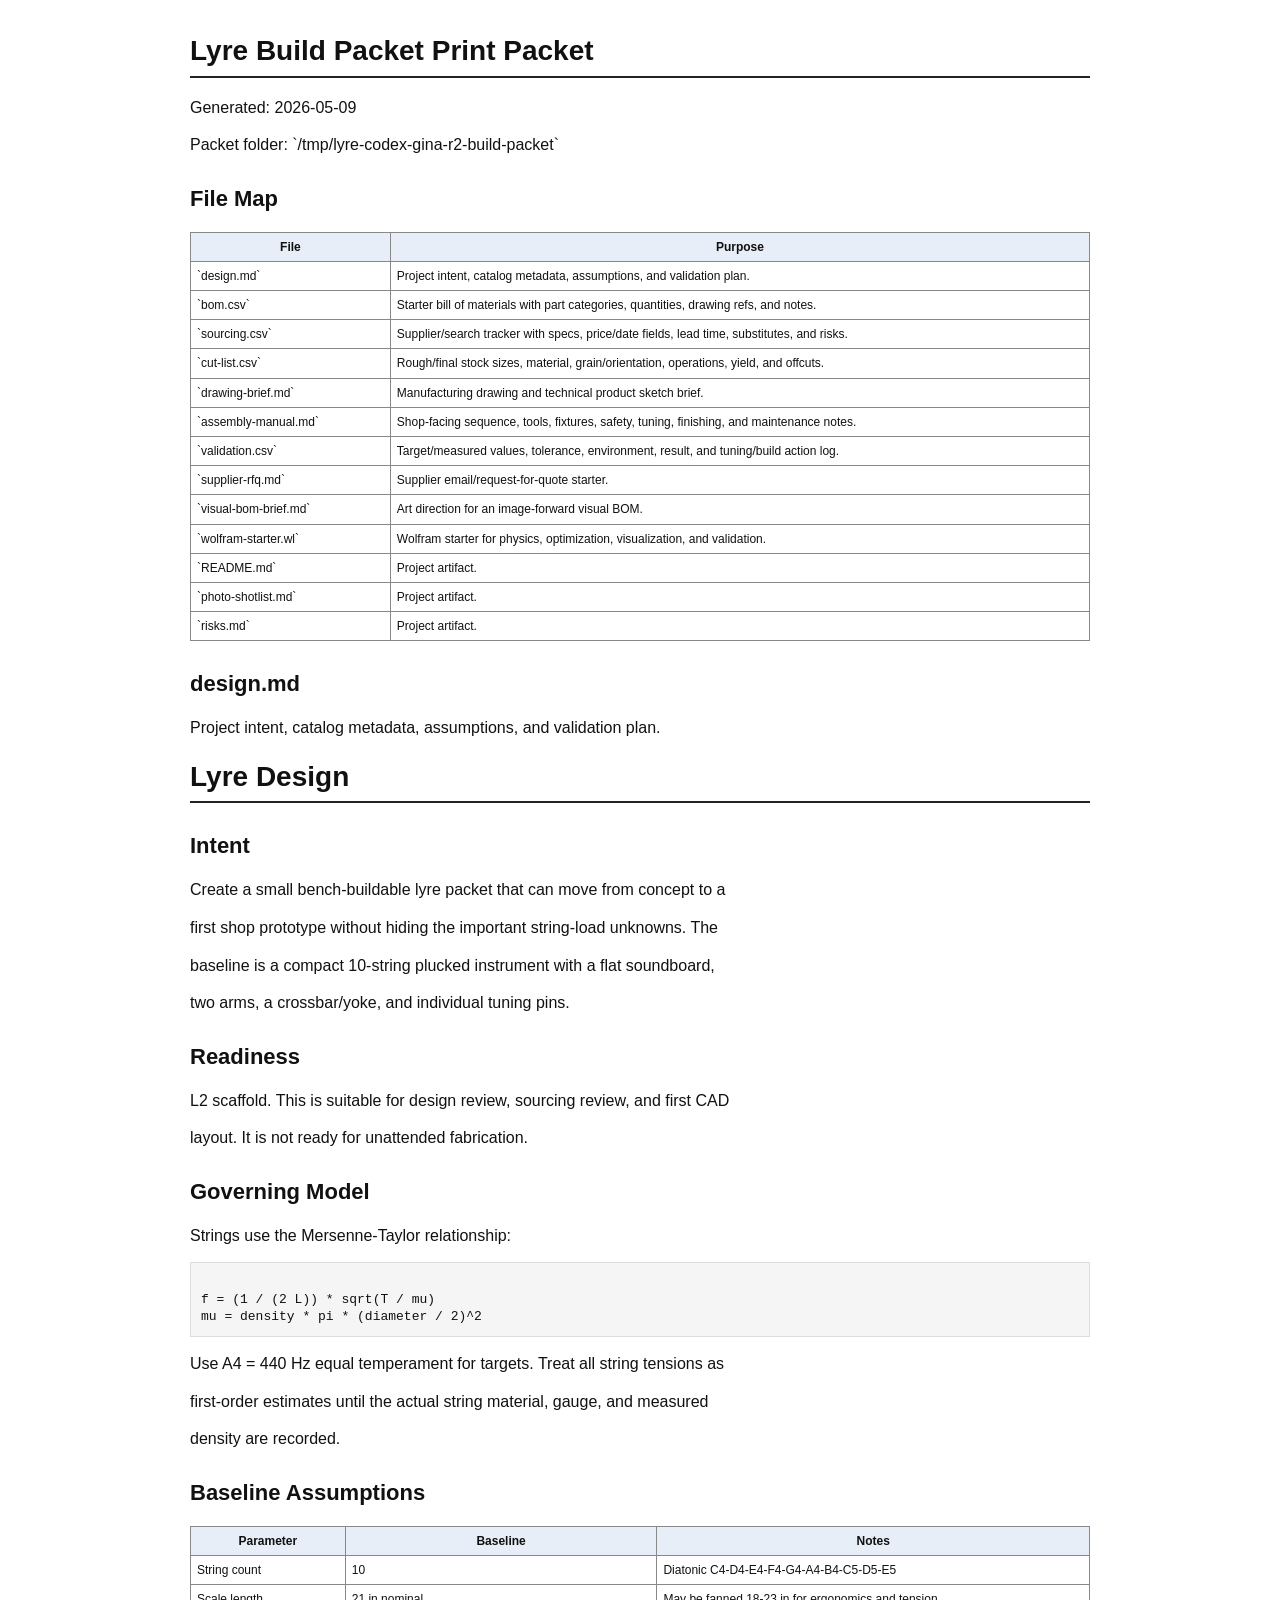
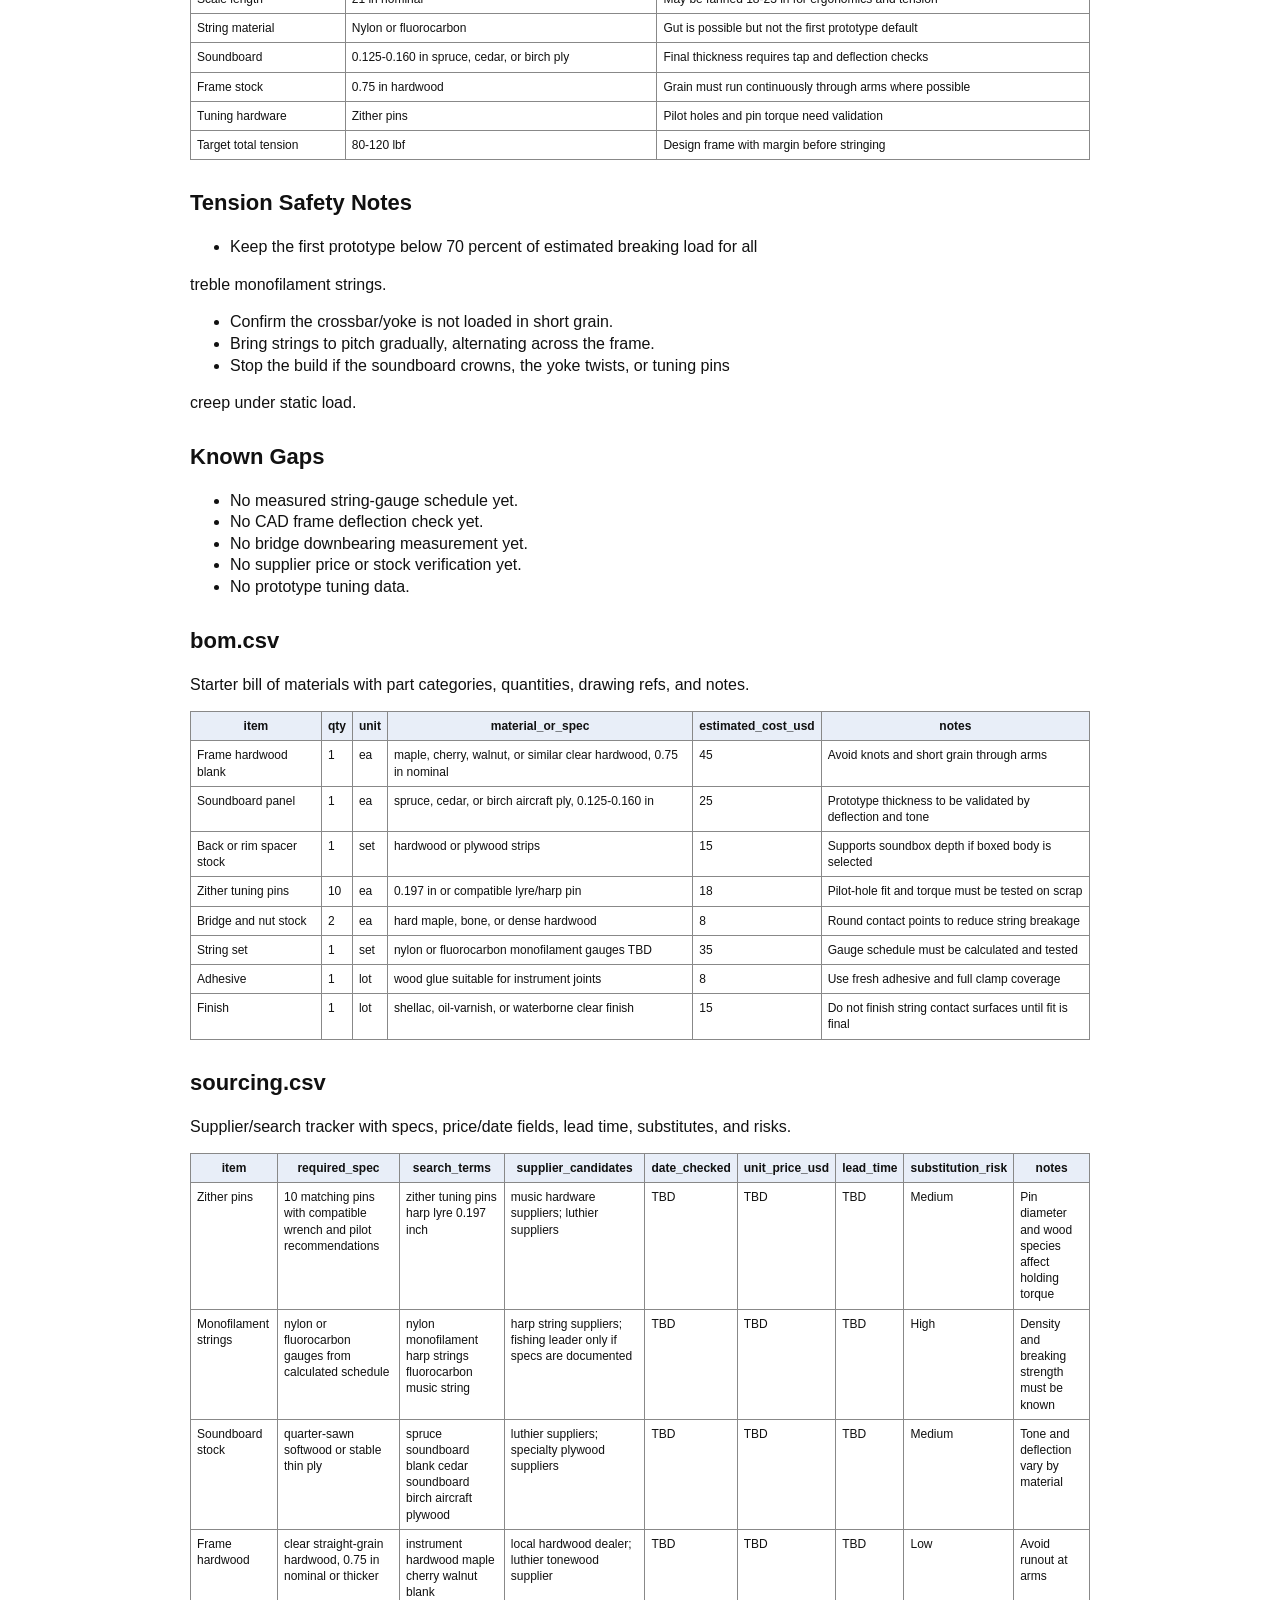
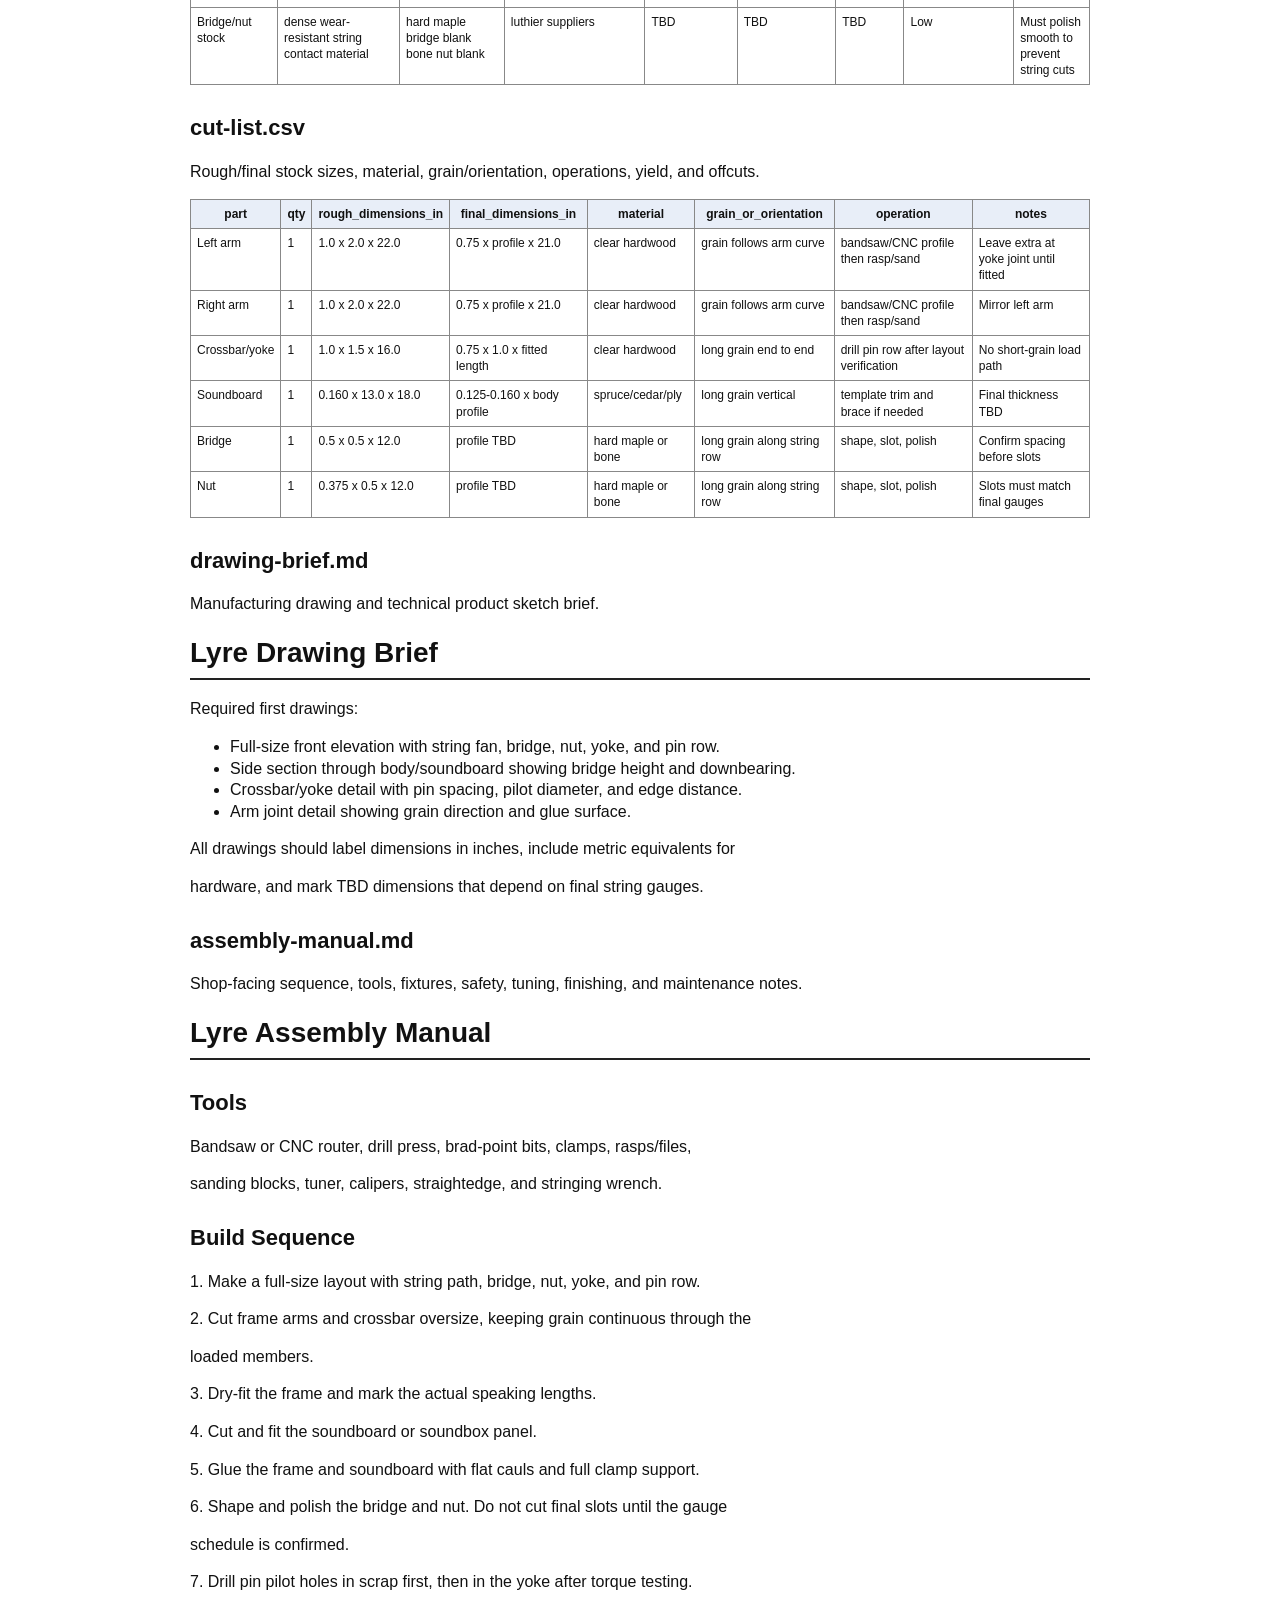
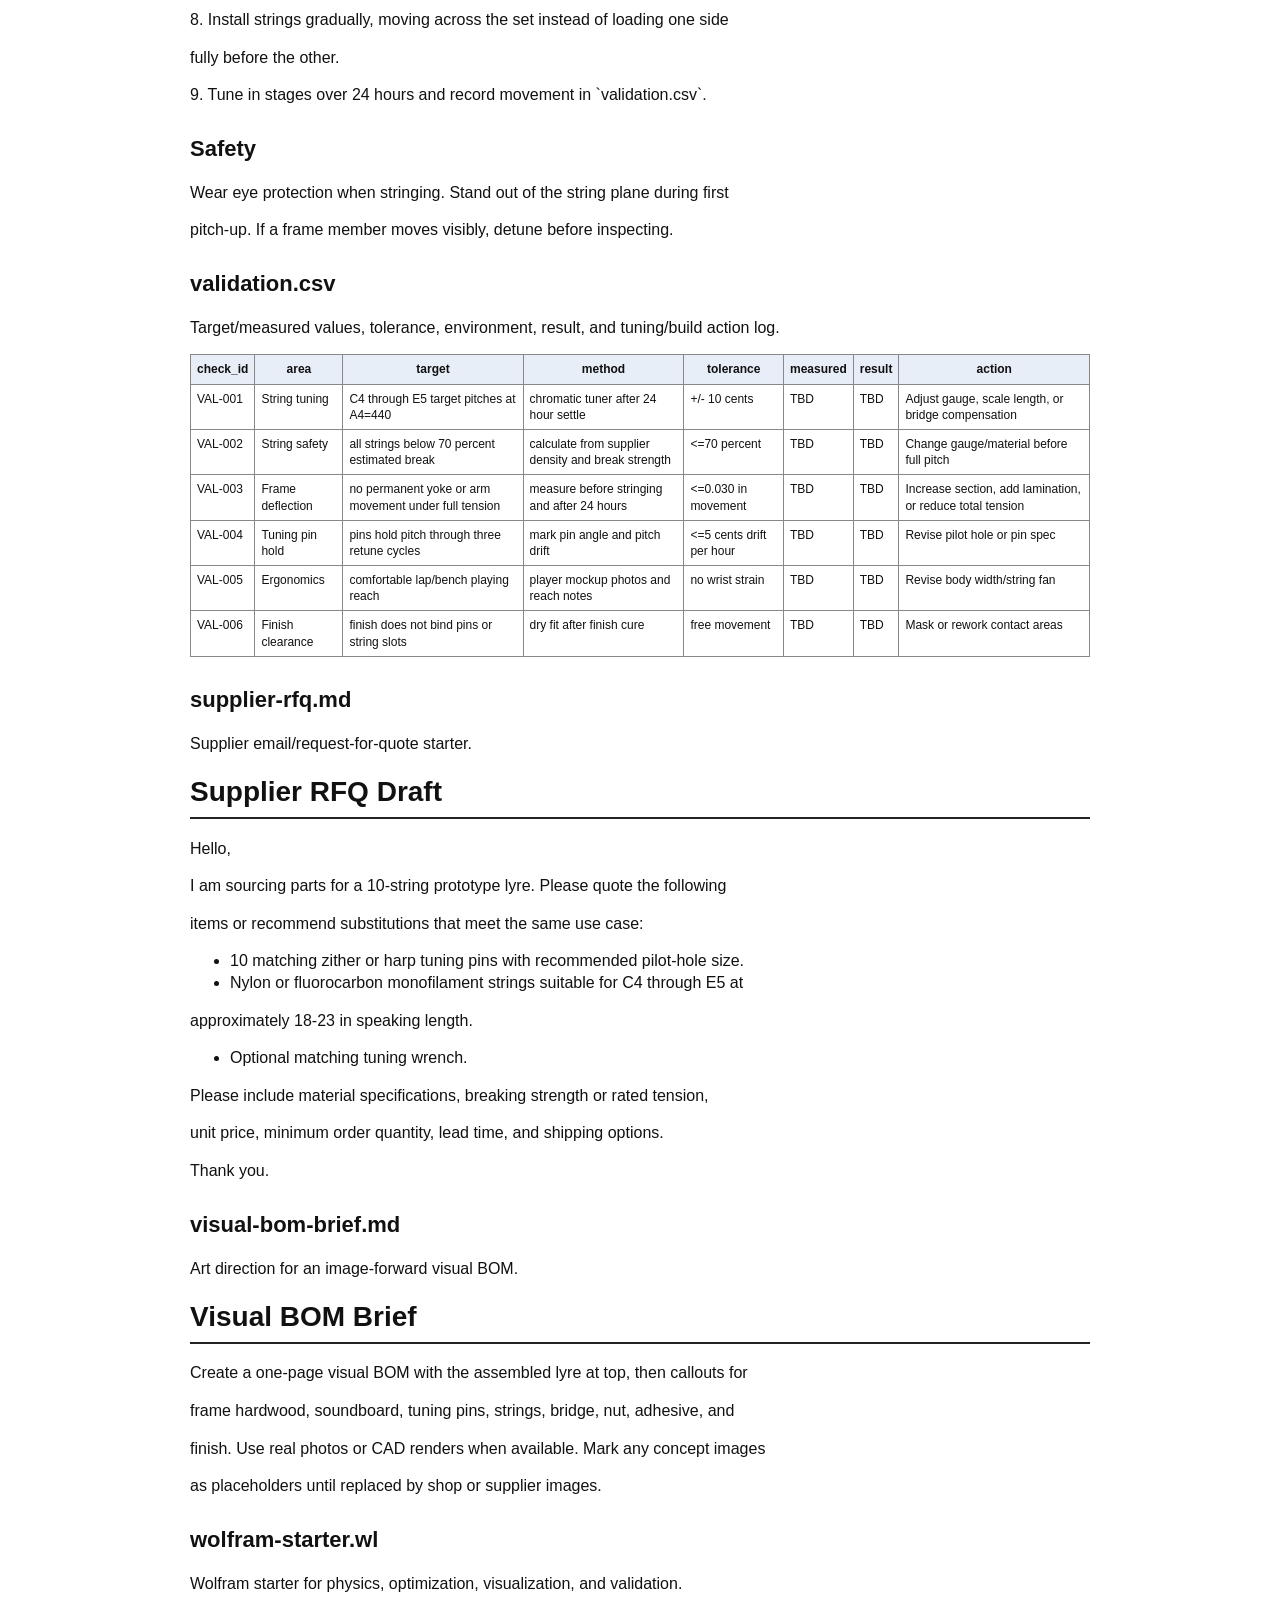
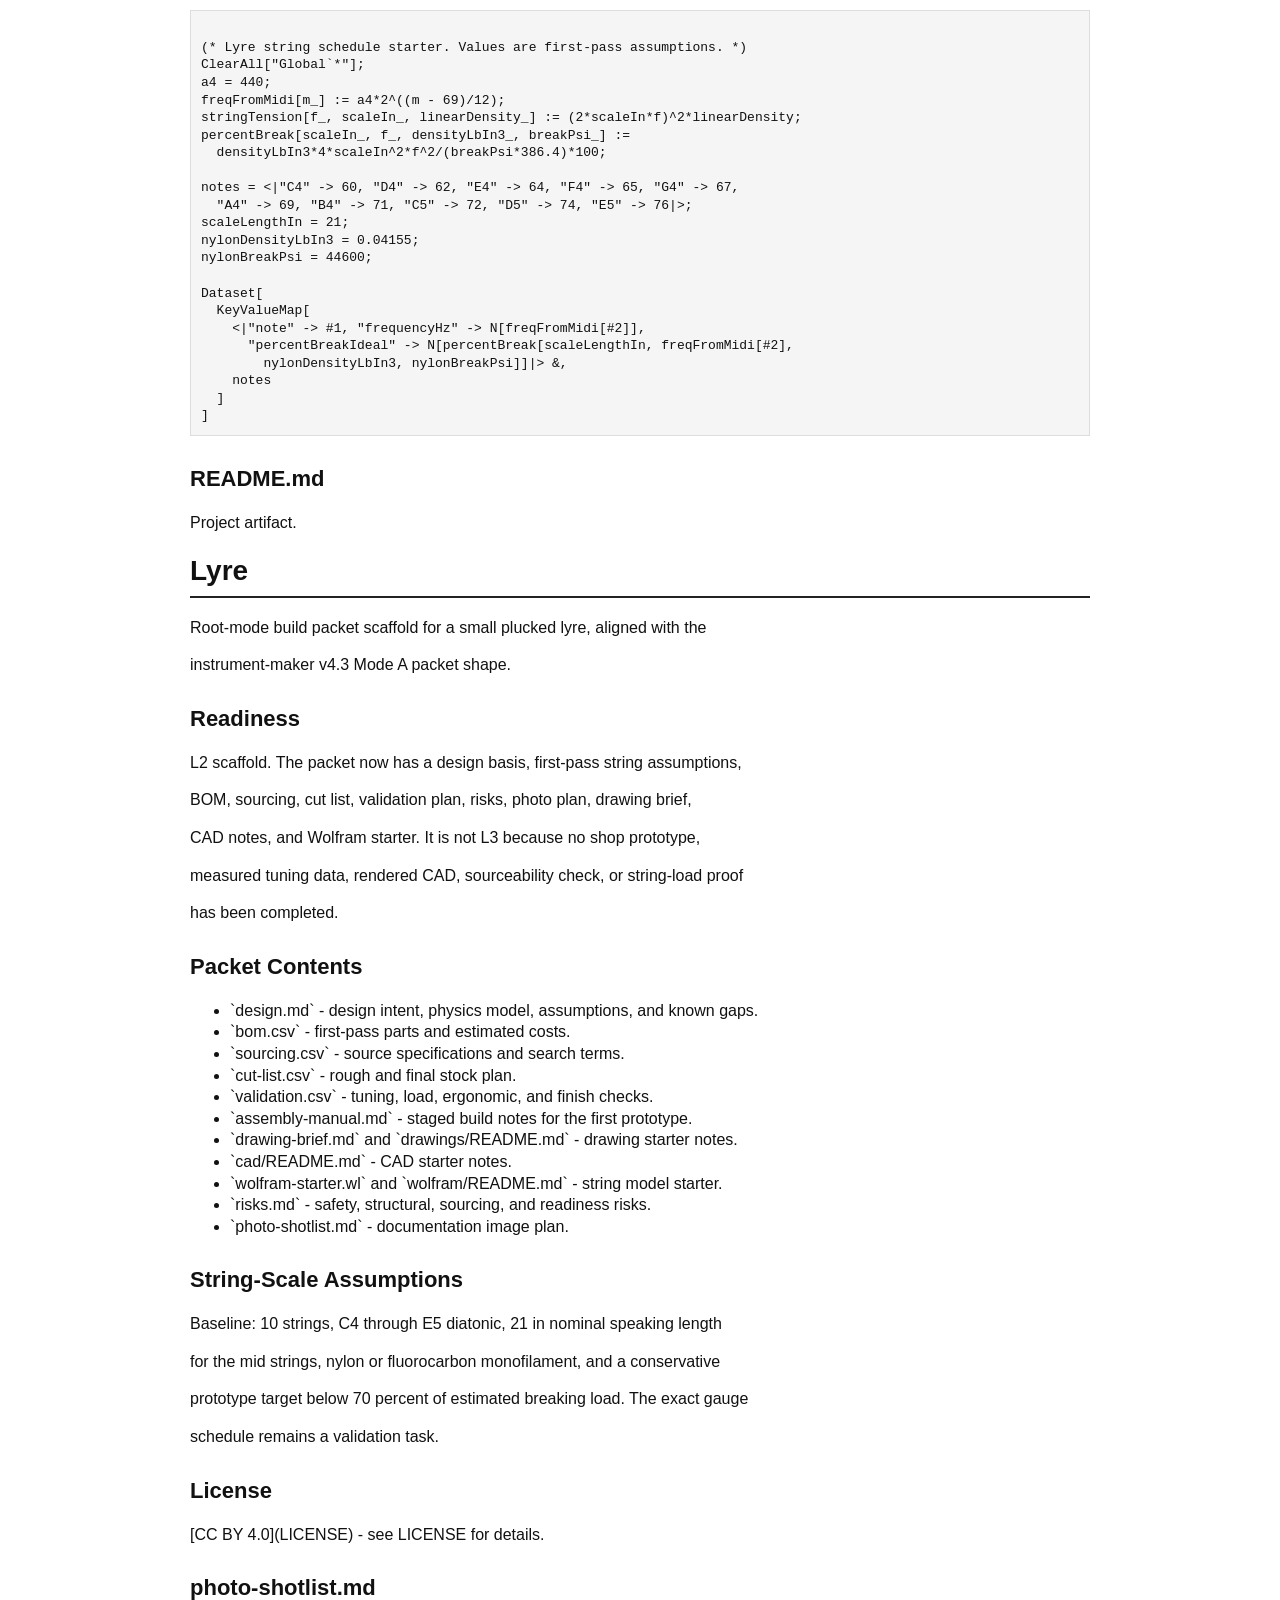
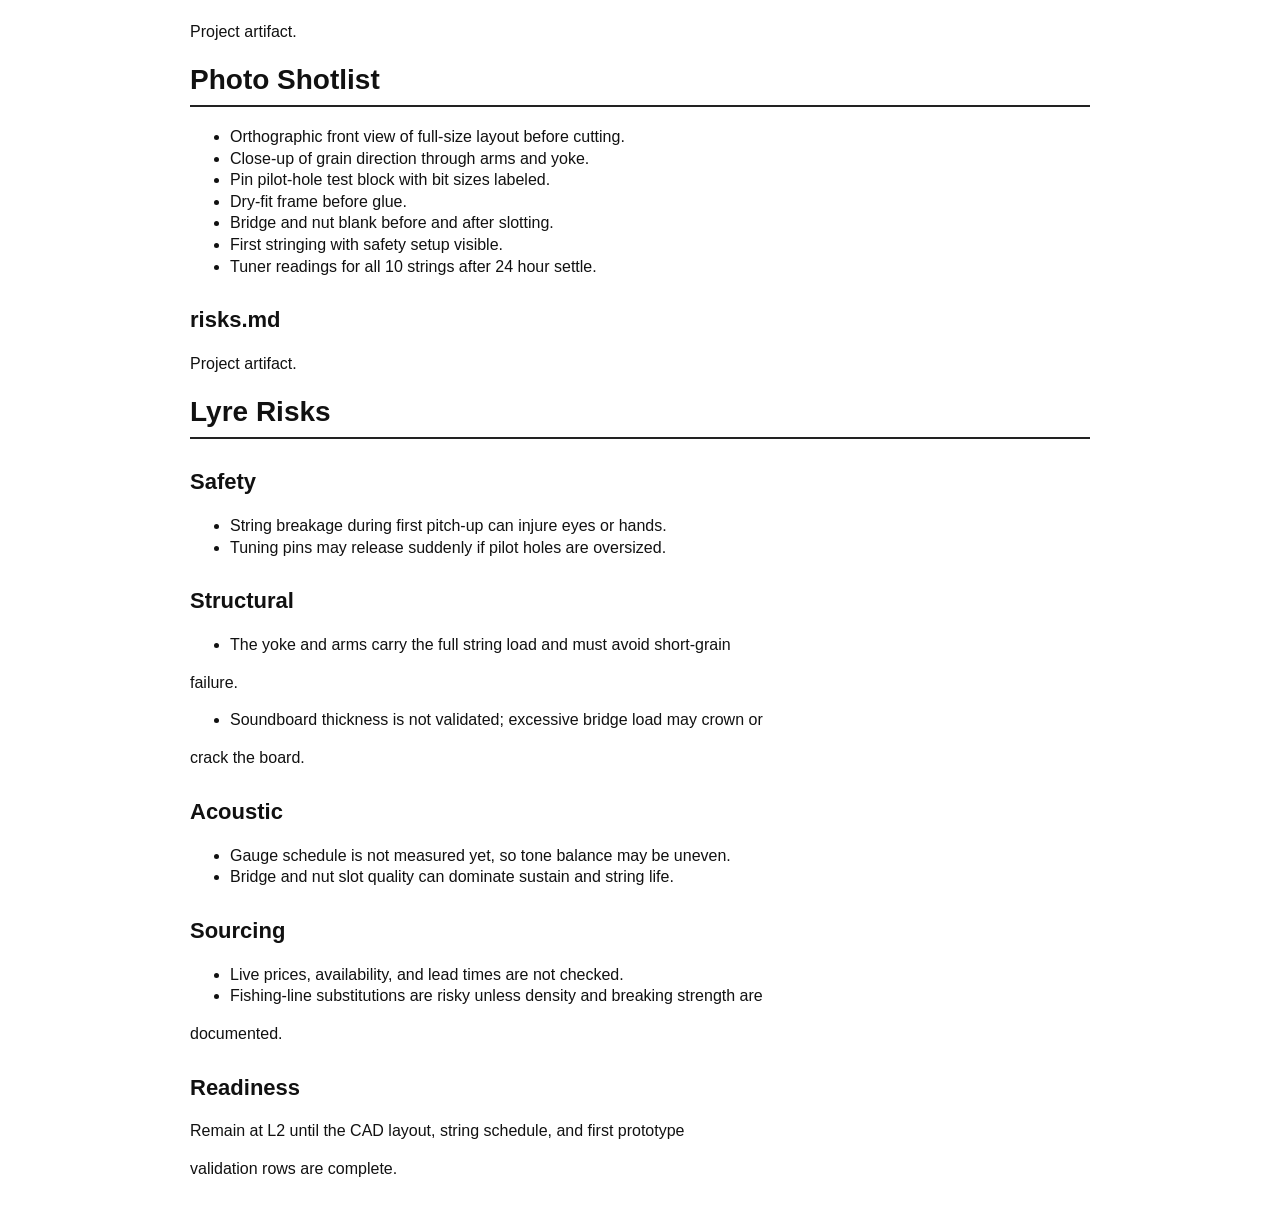
==== print-packet.html @ 97e4f35a "Add lyre root-mode build packet" ====
<!doctype html><html><head><meta charset="utf-8"><title>Lyre Build Packet</title><style>
body { font-family: Arial, sans-serif; color: #111; line-height: 1.35; max-width: 900px; margin: 32px auto; }
h1 { font-size: 28px; border-bottom: 2px solid #222; padding-bottom: 6px; }
h2 { font-size: 22px; margin-top: 28px; }
h3 { font-size: 18px; }
table { border-collapse: collapse; width: 100%; margin: 12px 0 20px; font-size: 12px; }
th, td { border: 1px solid #888; padding: 6px; vertical-align: top; }
th { background: #e8eef8; }
pre { white-space: pre-wrap; background: #f5f5f5; padding: 10px; border: 1px solid #ddd; }
.page-break { page-break-before: always; break-before: page; }
@media print { body { margin: 0.5in; max-width: none; } a { color: #111; } }
</style></head><body>
<h1>Lyre Build Packet Print Packet</h1>

<p>Generated: 2026-05-09</p>
<p>Packet folder: `/tmp/lyre-codex-gina-r2-build-packet`</p>

<h2>File Map</h2>

<table>
<tr><th>File</th><th>Purpose</th></tr>
<tr><td>`design.md`</td><td>Project intent, catalog metadata, assumptions, and validation plan.</td></tr>
<tr><td>`bom.csv`</td><td>Starter bill of materials with part categories, quantities, drawing refs, and notes.</td></tr>
<tr><td>`sourcing.csv`</td><td>Supplier/search tracker with specs, price/date fields, lead time, substitutes, and risks.</td></tr>
<tr><td>`cut-list.csv`</td><td>Rough/final stock sizes, material, grain/orientation, operations, yield, and offcuts.</td></tr>
<tr><td>`drawing-brief.md`</td><td>Manufacturing drawing and technical product sketch brief.</td></tr>
<tr><td>`assembly-manual.md`</td><td>Shop-facing sequence, tools, fixtures, safety, tuning, finishing, and maintenance notes.</td></tr>
<tr><td>`validation.csv`</td><td>Target/measured values, tolerance, environment, result, and tuning/build action log.</td></tr>
<tr><td>`supplier-rfq.md`</td><td>Supplier email/request-for-quote starter.</td></tr>
<tr><td>`visual-bom-brief.md`</td><td>Art direction for an image-forward visual BOM.</td></tr>
<tr><td>`wolfram-starter.wl`</td><td>Wolfram starter for physics, optimization, visualization, and validation.</td></tr>
<tr><td>`README.md`</td><td>Project artifact.</td></tr>
<tr><td>`photo-shotlist.md`</td><td>Project artifact.</td></tr>
<tr><td>`risks.md`</td><td>Project artifact.</td></tr>
</table>

<div class="page-break"></div>

<h2>design.md</h2>

<p>Project intent, catalog metadata, assumptions, and validation plan.</p>

<h1>Lyre Design</h1>

<h2>Intent</h2>

<p>Create a small bench-buildable lyre packet that can move from concept to a</p>
<p>first shop prototype without hiding the important string-load unknowns. The</p>
<p>baseline is a compact 10-string plucked instrument with a flat soundboard,</p>
<p>two arms, a crossbar/yoke, and individual tuning pins.</p>

<h2>Readiness</h2>

<p>L2 scaffold. This is suitable for design review, sourcing review, and first CAD</p>
<p>layout. It is not ready for unattended fabrication.</p>

<h2>Governing Model</h2>

<p>Strings use the Mersenne-Taylor relationship:</p>

<pre><code>
f = (1 / (2 L)) * sqrt(T / mu)
mu = density * pi * (diameter / 2)^2
</code></pre>

<p>Use A4 = 440 Hz equal temperament for targets. Treat all string tensions as</p>
<p>first-order estimates until the actual string material, gauge, and measured</p>
<p>density are recorded.</p>

<h2>Baseline Assumptions</h2>

<table>
<tr><th>Parameter</th><th>Baseline</th><th>Notes</th></tr>
<tr><td>String count</td><td>10</td><td>Diatonic C4-D4-E4-F4-G4-A4-B4-C5-D5-E5</td></tr>
<tr><td>Scale length</td><td>21 in nominal</td><td>May be fanned 18-23 in for ergonomics and tension</td></tr>
<tr><td>String material</td><td>Nylon or fluorocarbon</td><td>Gut is possible but not the first prototype default</td></tr>
<tr><td>Soundboard</td><td>0.125-0.160 in spruce, cedar, or birch ply</td><td>Final thickness requires tap and deflection checks</td></tr>
<tr><td>Frame stock</td><td>0.75 in hardwood</td><td>Grain must run continuously through arms where possible</td></tr>
<tr><td>Tuning hardware</td><td>Zither pins</td><td>Pilot holes and pin torque need validation</td></tr>
<tr><td>Target total tension</td><td>80-120 lbf</td><td>Design frame with margin before stringing</td></tr>
</table>

<h2>Tension Safety Notes</h2>

<ul>
<li>Keep the first prototype below 70 percent of estimated breaking load for all</li>
</ul>
<p>  treble monofilament strings.</p>
<ul>
<li>Confirm the crossbar/yoke is not loaded in short grain.</li>
<li>Bring strings to pitch gradually, alternating across the frame.</li>
<li>Stop the build if the soundboard crowns, the yoke twists, or tuning pins</li>
</ul>
<p>  creep under static load.</p>

<h2>Known Gaps</h2>

<ul>
<li>No measured string-gauge schedule yet.</li>
<li>No CAD frame deflection check yet.</li>
<li>No bridge downbearing measurement yet.</li>
<li>No supplier price or stock verification yet.</li>
<li>No prototype tuning data.</li>
</ul>

<div class="page-break"></div>

<h2>bom.csv</h2>

<p>Starter bill of materials with part categories, quantities, drawing refs, and notes.</p>

<table>
<tr><th>item</th><th>qty</th><th>unit</th><th>material_or_spec</th><th>estimated_cost_usd</th><th>notes</th></tr>
<tr><td>Frame hardwood blank</td><td>1</td><td>ea</td><td>maple, cherry, walnut, or similar clear hardwood, 0.75 in nominal</td><td>45</td><td>Avoid knots and short grain through arms</td></tr>
<tr><td>Soundboard panel</td><td>1</td><td>ea</td><td>spruce, cedar, or birch aircraft ply, 0.125-0.160 in</td><td>25</td><td>Prototype thickness to be validated by deflection and tone</td></tr>
<tr><td>Back or rim spacer stock</td><td>1</td><td>set</td><td>hardwood or plywood strips</td><td>15</td><td>Supports soundbox depth if boxed body is selected</td></tr>
<tr><td>Zither tuning pins</td><td>10</td><td>ea</td><td>0.197 in or compatible lyre/harp pin</td><td>18</td><td>Pilot-hole fit and torque must be tested on scrap</td></tr>
<tr><td>Bridge and nut stock</td><td>2</td><td>ea</td><td>hard maple, bone, or dense hardwood</td><td>8</td><td>Round contact points to reduce string breakage</td></tr>
<tr><td>String set</td><td>1</td><td>set</td><td>nylon or fluorocarbon monofilament gauges TBD</td><td>35</td><td>Gauge schedule must be calculated and tested</td></tr>
<tr><td>Adhesive</td><td>1</td><td>lot</td><td>wood glue suitable for instrument joints</td><td>8</td><td>Use fresh adhesive and full clamp coverage</td></tr>
<tr><td>Finish</td><td>1</td><td>lot</td><td>shellac, oil-varnish, or waterborne clear finish</td><td>15</td><td>Do not finish string contact surfaces until fit is final</td></tr>
</table>

<div class="page-break"></div>

<h2>sourcing.csv</h2>

<p>Supplier/search tracker with specs, price/date fields, lead time, substitutes, and risks.</p>

<table>
<tr><th>item</th><th>required_spec</th><th>search_terms</th><th>supplier_candidates</th><th>date_checked</th><th>unit_price_usd</th><th>lead_time</th><th>substitution_risk</th><th>notes</th></tr>
<tr><td>Zither pins</td><td>10 matching pins with compatible wrench and pilot recommendations</td><td>zither tuning pins harp lyre 0.197 inch</td><td>music hardware suppliers; luthier suppliers</td><td>TBD</td><td>TBD</td><td>TBD</td><td>Medium</td><td>Pin diameter and wood species affect holding torque</td></tr>
<tr><td>Monofilament strings</td><td>nylon or fluorocarbon gauges from calculated schedule</td><td>nylon monofilament harp strings fluorocarbon music string</td><td>harp string suppliers; fishing leader only if specs are documented</td><td>TBD</td><td>TBD</td><td>TBD</td><td>High</td><td>Density and breaking strength must be known</td></tr>
<tr><td>Soundboard stock</td><td>quarter-sawn softwood or stable thin ply</td><td>spruce soundboard blank cedar soundboard birch aircraft plywood</td><td>luthier suppliers; specialty plywood suppliers</td><td>TBD</td><td>TBD</td><td>TBD</td><td>Medium</td><td>Tone and deflection vary by material</td></tr>
<tr><td>Frame hardwood</td><td>clear straight-grain hardwood, 0.75 in nominal or thicker</td><td>instrument hardwood maple cherry walnut blank</td><td>local hardwood dealer; luthier tonewood supplier</td><td>TBD</td><td>TBD</td><td>TBD</td><td>Low</td><td>Avoid runout at arms</td></tr>
<tr><td>Bridge/nut stock</td><td>dense wear-resistant string contact material</td><td>hard maple bridge blank bone nut blank</td><td>luthier suppliers</td><td>TBD</td><td>TBD</td><td>TBD</td><td>Low</td><td>Must polish smooth to prevent string cuts</td></tr>
</table>

<div class="page-break"></div>

<h2>cut-list.csv</h2>

<p>Rough/final stock sizes, material, grain/orientation, operations, yield, and offcuts.</p>

<table>
<tr><th>part</th><th>qty</th><th>rough_dimensions_in</th><th>final_dimensions_in</th><th>material</th><th>grain_or_orientation</th><th>operation</th><th>notes</th></tr>
<tr><td>Left arm</td><td>1</td><td>1.0 x 2.0 x 22.0</td><td>0.75 x profile x 21.0</td><td>clear hardwood</td><td>grain follows arm curve</td><td>bandsaw/CNC profile then rasp/sand</td><td>Leave extra at yoke joint until fitted</td></tr>
<tr><td>Right arm</td><td>1</td><td>1.0 x 2.0 x 22.0</td><td>0.75 x profile x 21.0</td><td>clear hardwood</td><td>grain follows arm curve</td><td>bandsaw/CNC profile then rasp/sand</td><td>Mirror left arm</td></tr>
<tr><td>Crossbar/yoke</td><td>1</td><td>1.0 x 1.5 x 16.0</td><td>0.75 x 1.0 x fitted length</td><td>clear hardwood</td><td>long grain end to end</td><td>drill pin row after layout verification</td><td>No short-grain load path</td></tr>
<tr><td>Soundboard</td><td>1</td><td>0.160 x 13.0 x 18.0</td><td>0.125-0.160 x body profile</td><td>spruce/cedar/ply</td><td>long grain vertical</td><td>template trim and brace if needed</td><td>Final thickness TBD</td></tr>
<tr><td>Bridge</td><td>1</td><td>0.5 x 0.5 x 12.0</td><td>profile TBD</td><td>hard maple or bone</td><td>long grain along string row</td><td>shape, slot, polish</td><td>Confirm spacing before slots</td></tr>
<tr><td>Nut</td><td>1</td><td>0.375 x 0.5 x 12.0</td><td>profile TBD</td><td>hard maple or bone</td><td>long grain along string row</td><td>shape, slot, polish</td><td>Slots must match final gauges</td></tr>
</table>

<div class="page-break"></div>

<h2>drawing-brief.md</h2>

<p>Manufacturing drawing and technical product sketch brief.</p>

<h1>Lyre Drawing Brief</h1>

<p>Required first drawings:</p>

<ul>
<li>Full-size front elevation with string fan, bridge, nut, yoke, and pin row.</li>
<li>Side section through body/soundboard showing bridge height and downbearing.</li>
<li>Crossbar/yoke detail with pin spacing, pilot diameter, and edge distance.</li>
<li>Arm joint detail showing grain direction and glue surface.</li>
</ul>

<p>All drawings should label dimensions in inches, include metric equivalents for</p>
<p>hardware, and mark TBD dimensions that depend on final string gauges.</p>

<div class="page-break"></div>

<h2>assembly-manual.md</h2>

<p>Shop-facing sequence, tools, fixtures, safety, tuning, finishing, and maintenance notes.</p>

<h1>Lyre Assembly Manual</h1>

<h2>Tools</h2>

<p>Bandsaw or CNC router, drill press, brad-point bits, clamps, rasps/files,</p>
<p>sanding blocks, tuner, calipers, straightedge, and stringing wrench.</p>

<h2>Build Sequence</h2>

<p>1. Make a full-size layout with string path, bridge, nut, yoke, and pin row.</p>
<p>2. Cut frame arms and crossbar oversize, keeping grain continuous through the</p>
<p>   loaded members.</p>
<p>3. Dry-fit the frame and mark the actual speaking lengths.</p>
<p>4. Cut and fit the soundboard or soundbox panel.</p>
<p>5. Glue the frame and soundboard with flat cauls and full clamp support.</p>
<p>6. Shape and polish the bridge and nut. Do not cut final slots until the gauge</p>
<p>   schedule is confirmed.</p>
<p>7. Drill pin pilot holes in scrap first, then in the yoke after torque testing.</p>
<p>8. Install strings gradually, moving across the set instead of loading one side</p>
<p>   fully before the other.</p>
<p>9. Tune in stages over 24 hours and record movement in `validation.csv`.</p>

<h2>Safety</h2>

<p>Wear eye protection when stringing. Stand out of the string plane during first</p>
<p>pitch-up. If a frame member moves visibly, detune before inspecting.</p>

<div class="page-break"></div>

<h2>validation.csv</h2>

<p>Target/measured values, tolerance, environment, result, and tuning/build action log.</p>

<table>
<tr><th>check_id</th><th>area</th><th>target</th><th>method</th><th>tolerance</th><th>measured</th><th>result</th><th>action</th></tr>
<tr><td>VAL-001</td><td>String tuning</td><td>C4 through E5 target pitches at A4=440</td><td>chromatic tuner after 24 hour settle</td><td>+/- 10 cents</td><td>TBD</td><td>TBD</td><td>Adjust gauge, scale length, or bridge compensation</td></tr>
<tr><td>VAL-002</td><td>String safety</td><td>all strings below 70 percent estimated break</td><td>calculate from supplier density and break strength</td><td>&lt;=70 percent</td><td>TBD</td><td>TBD</td><td>Change gauge/material before full pitch</td></tr>
<tr><td>VAL-003</td><td>Frame deflection</td><td>no permanent yoke or arm movement under full tension</td><td>measure before stringing and after 24 hours</td><td>&lt;=0.030 in movement</td><td>TBD</td><td>TBD</td><td>Increase section, add lamination, or reduce total tension</td></tr>
<tr><td>VAL-004</td><td>Tuning pin hold</td><td>pins hold pitch through three retune cycles</td><td>mark pin angle and pitch drift</td><td>&lt;=5 cents drift per hour</td><td>TBD</td><td>TBD</td><td>Revise pilot hole or pin spec</td></tr>
<tr><td>VAL-005</td><td>Ergonomics</td><td>comfortable lap/bench playing reach</td><td>player mockup photos and reach notes</td><td>no wrist strain</td><td>TBD</td><td>TBD</td><td>Revise body width/string fan</td></tr>
<tr><td>VAL-006</td><td>Finish clearance</td><td>finish does not bind pins or string slots</td><td>dry fit after finish cure</td><td>free movement</td><td>TBD</td><td>TBD</td><td>Mask or rework contact areas</td></tr>
</table>

<div class="page-break"></div>

<h2>supplier-rfq.md</h2>

<p>Supplier email/request-for-quote starter.</p>

<h1>Supplier RFQ Draft</h1>

<p>Hello,</p>

<p>I am sourcing parts for a 10-string prototype lyre. Please quote the following</p>
<p>items or recommend substitutions that meet the same use case:</p>

<ul>
<li>10 matching zither or harp tuning pins with recommended pilot-hole size.</li>
<li>Nylon or fluorocarbon monofilament strings suitable for C4 through E5 at</li>
</ul>
<p>  approximately 18-23 in speaking length.</p>
<ul>
<li>Optional matching tuning wrench.</li>
</ul>

<p>Please include material specifications, breaking strength or rated tension,</p>
<p>unit price, minimum order quantity, lead time, and shipping options.</p>

<p>Thank you.</p>

<div class="page-break"></div>

<h2>visual-bom-brief.md</h2>

<p>Art direction for an image-forward visual BOM.</p>

<h1>Visual BOM Brief</h1>

<p>Create a one-page visual BOM with the assembled lyre at top, then callouts for</p>
<p>frame hardwood, soundboard, tuning pins, strings, bridge, nut, adhesive, and</p>
<p>finish. Use real photos or CAD renders when available. Mark any concept images</p>
<p>as placeholders until replaced by shop or supplier images.</p>

<div class="page-break"></div>

<h2>wolfram-starter.wl</h2>

<p>Wolfram starter for physics, optimization, visualization, and validation.</p>

<pre><code>
(* Lyre string schedule starter. Values are first-pass assumptions. *)
ClearAll[&quot;Global`*&quot;];
a4 = 440;
freqFromMidi[m_] := a4*2^((m - 69)/12);
stringTension[f_, scaleIn_, linearDensity_] := (2*scaleIn*f)^2*linearDensity;
percentBreak[scaleIn_, f_, densityLbIn3_, breakPsi_] :=
  densityLbIn3*4*scaleIn^2*f^2/(breakPsi*386.4)*100;

notes = &lt;|&quot;C4&quot; -&gt; 60, &quot;D4&quot; -&gt; 62, &quot;E4&quot; -&gt; 64, &quot;F4&quot; -&gt; 65, &quot;G4&quot; -&gt; 67,
  &quot;A4&quot; -&gt; 69, &quot;B4&quot; -&gt; 71, &quot;C5&quot; -&gt; 72, &quot;D5&quot; -&gt; 74, &quot;E5&quot; -&gt; 76|&gt;;
scaleLengthIn = 21;
nylonDensityLbIn3 = 0.04155;
nylonBreakPsi = 44600;

Dataset[
  KeyValueMap[
    &lt;|&quot;note&quot; -&gt; #1, &quot;frequencyHz&quot; -&gt; N[freqFromMidi[#2]],
      &quot;percentBreakIdeal&quot; -&gt; N[percentBreak[scaleLengthIn, freqFromMidi[#2],
        nylonDensityLbIn3, nylonBreakPsi]]|&gt; &amp;,
    notes
  ]
]
</code></pre>

<div class="page-break"></div>

<h2>README.md</h2>

<p>Project artifact.</p>

<h1>Lyre</h1>

<p>Root-mode build packet scaffold for a small plucked lyre, aligned with the</p>
<p>instrument-maker v4.3 Mode A packet shape.</p>

<h2>Readiness</h2>

<p>L2 scaffold. The packet now has a design basis, first-pass string assumptions,</p>
<p>BOM, sourcing, cut list, validation plan, risks, photo plan, drawing brief,</p>
<p>CAD notes, and Wolfram starter. It is not L3 because no shop prototype,</p>
<p>measured tuning data, rendered CAD, sourceability check, or string-load proof</p>
<p>has been completed.</p>

<h2>Packet Contents</h2>

<ul>
<li>`design.md` - design intent, physics model, assumptions, and known gaps.</li>
<li>`bom.csv` - first-pass parts and estimated costs.</li>
<li>`sourcing.csv` - source specifications and search terms.</li>
<li>`cut-list.csv` - rough and final stock plan.</li>
<li>`validation.csv` - tuning, load, ergonomic, and finish checks.</li>
<li>`assembly-manual.md` - staged build notes for the first prototype.</li>
<li>`drawing-brief.md` and `drawings/README.md` - drawing starter notes.</li>
<li>`cad/README.md` - CAD starter notes.</li>
<li>`wolfram-starter.wl` and `wolfram/README.md` - string model starter.</li>
<li>`risks.md` - safety, structural, sourcing, and readiness risks.</li>
<li>`photo-shotlist.md` - documentation image plan.</li>
</ul>

<h2>String-Scale Assumptions</h2>

<p>Baseline: 10 strings, C4 through E5 diatonic, 21 in nominal speaking length</p>
<p>for the mid strings, nylon or fluorocarbon monofilament, and a conservative</p>
<p>prototype target below 70 percent of estimated breaking load. The exact gauge</p>
<p>schedule remains a validation task.</p>

<h2>License</h2>

<p>[CC BY 4.0](LICENSE) - see LICENSE for details.</p>

<div class="page-break"></div>

<h2>photo-shotlist.md</h2>

<p>Project artifact.</p>

<h1>Photo Shotlist</h1>

<ul>
<li>Orthographic front view of full-size layout before cutting.</li>
<li>Close-up of grain direction through arms and yoke.</li>
<li>Pin pilot-hole test block with bit sizes labeled.</li>
<li>Dry-fit frame before glue.</li>
<li>Bridge and nut blank before and after slotting.</li>
<li>First stringing with safety setup visible.</li>
<li>Tuner readings for all 10 strings after 24 hour settle.</li>
</ul>

<div class="page-break"></div>

<h2>risks.md</h2>

<p>Project artifact.</p>

<h1>Lyre Risks</h1>

<h2>Safety</h2>

<ul>
<li>String breakage during first pitch-up can injure eyes or hands.</li>
<li>Tuning pins may release suddenly if pilot holes are oversized.</li>
</ul>

<h2>Structural</h2>

<ul>
<li>The yoke and arms carry the full string load and must avoid short-grain</li>
</ul>
<p>  failure.</p>
<ul>
<li>Soundboard thickness is not validated; excessive bridge load may crown or</li>
</ul>
<p>  crack the board.</p>

<h2>Acoustic</h2>

<ul>
<li>Gauge schedule is not measured yet, so tone balance may be uneven.</li>
<li>Bridge and nut slot quality can dominate sustain and string life.</li>
</ul>

<h2>Sourcing</h2>

<ul>
<li>Live prices, availability, and lead times are not checked.</li>
<li>Fishing-line substitutions are risky unless density and breaking strength are</li>
</ul>
<p>  documented.</p>

<h2>Readiness</h2>

<p>Remain at L2 until the CAD layout, string schedule, and first prototype</p>
<p>validation rows are complete.</p>
</body></html>
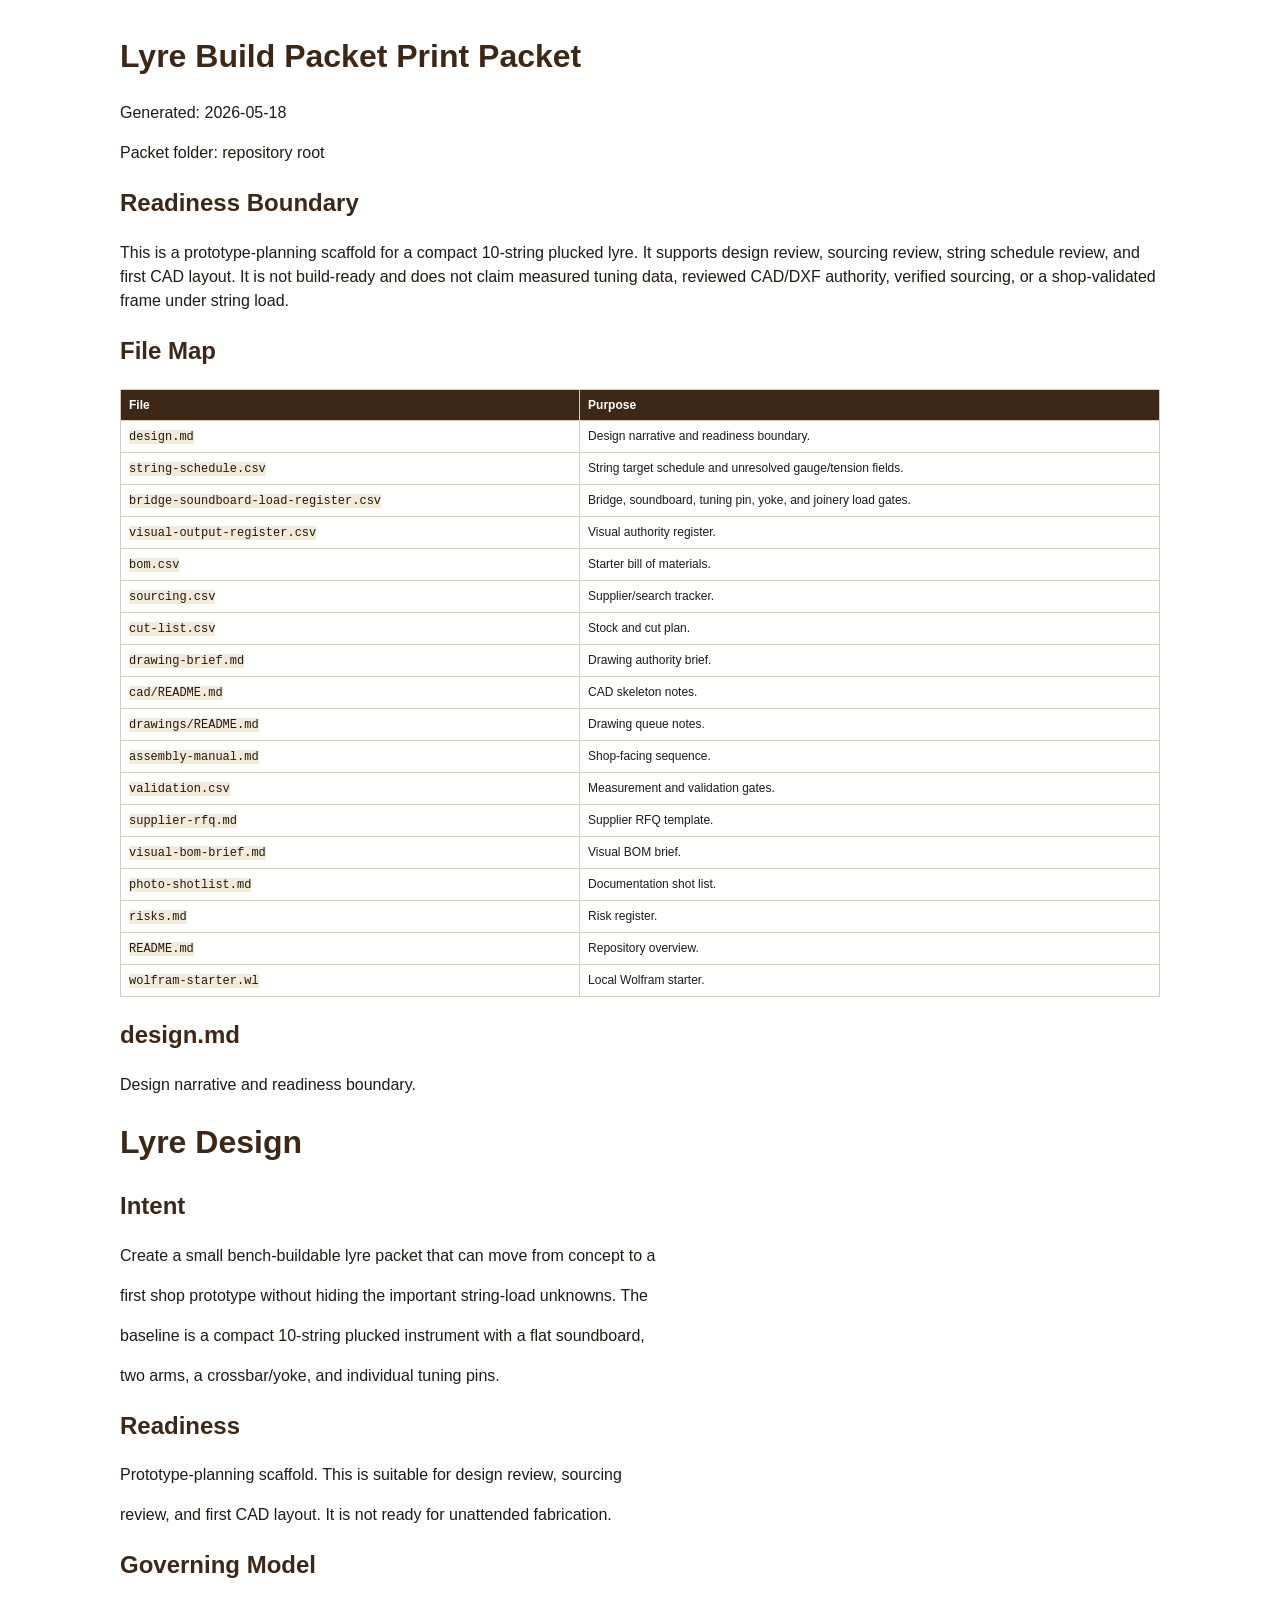
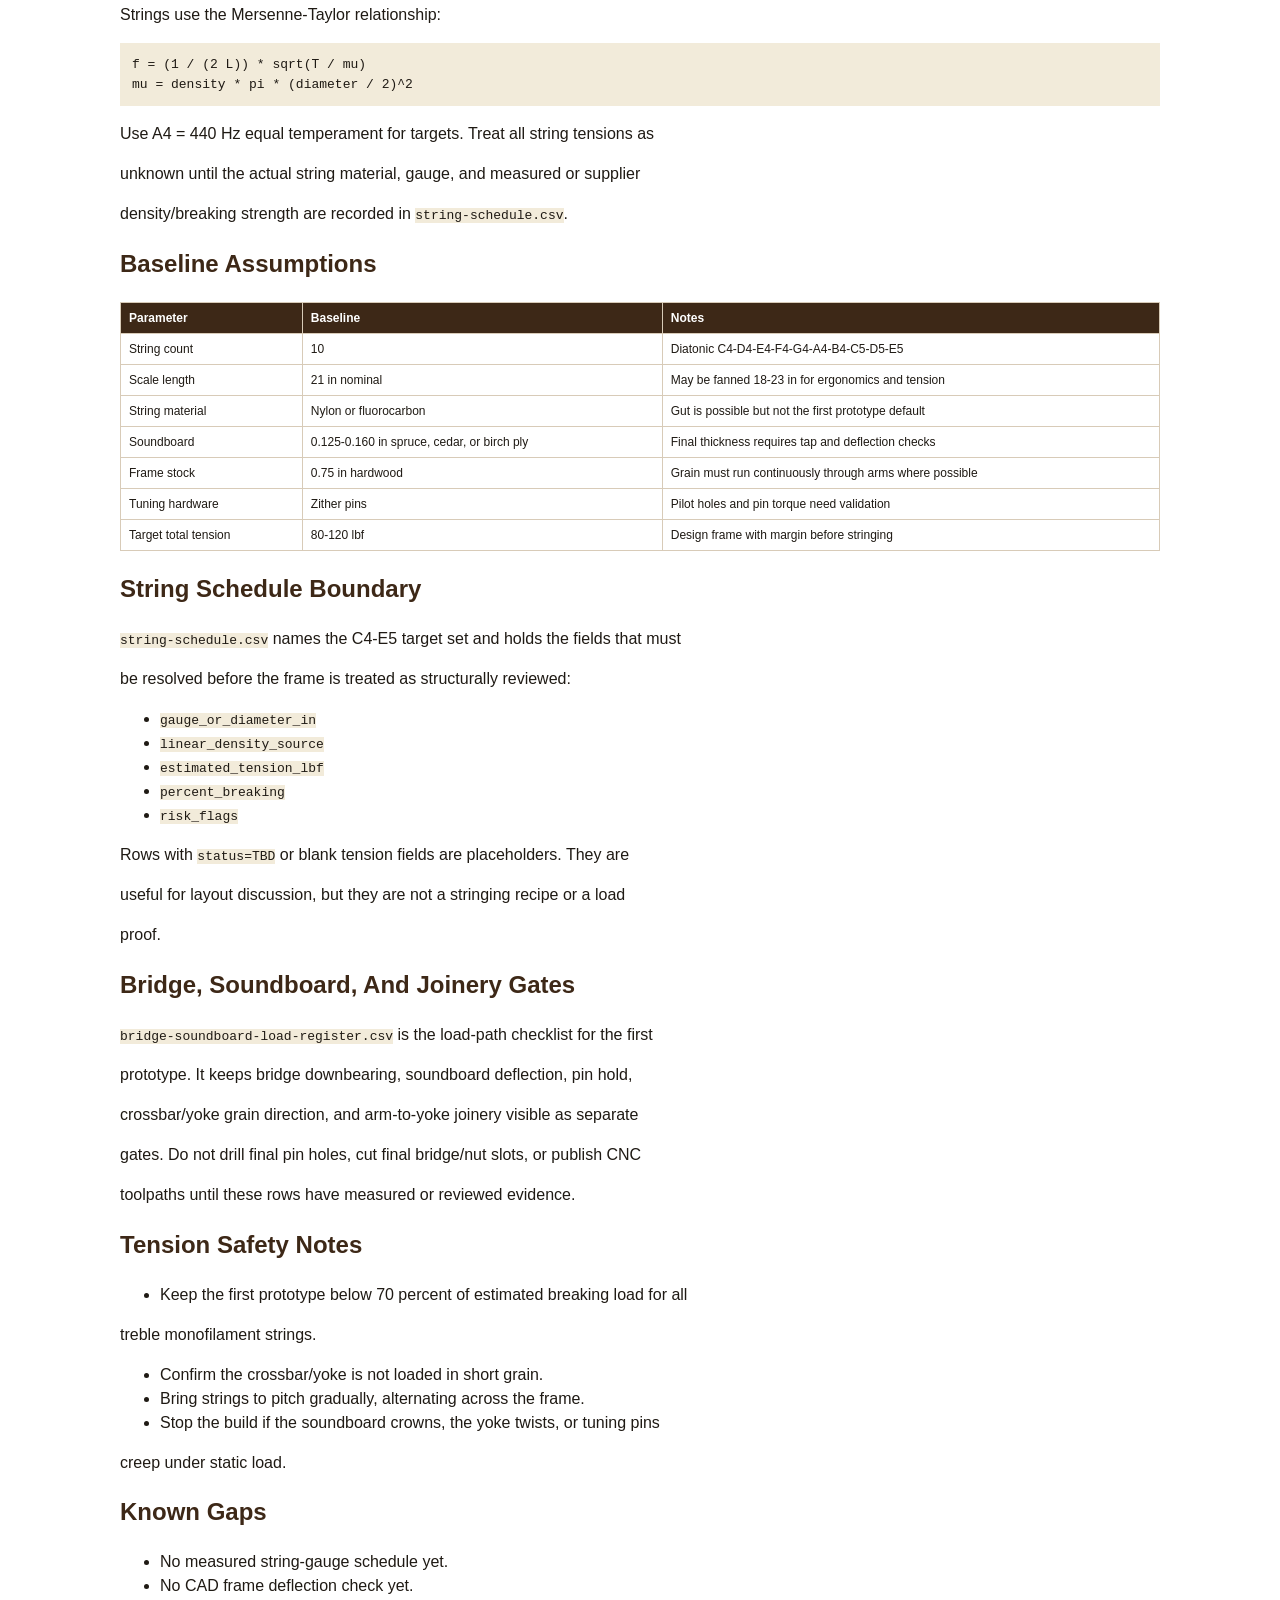
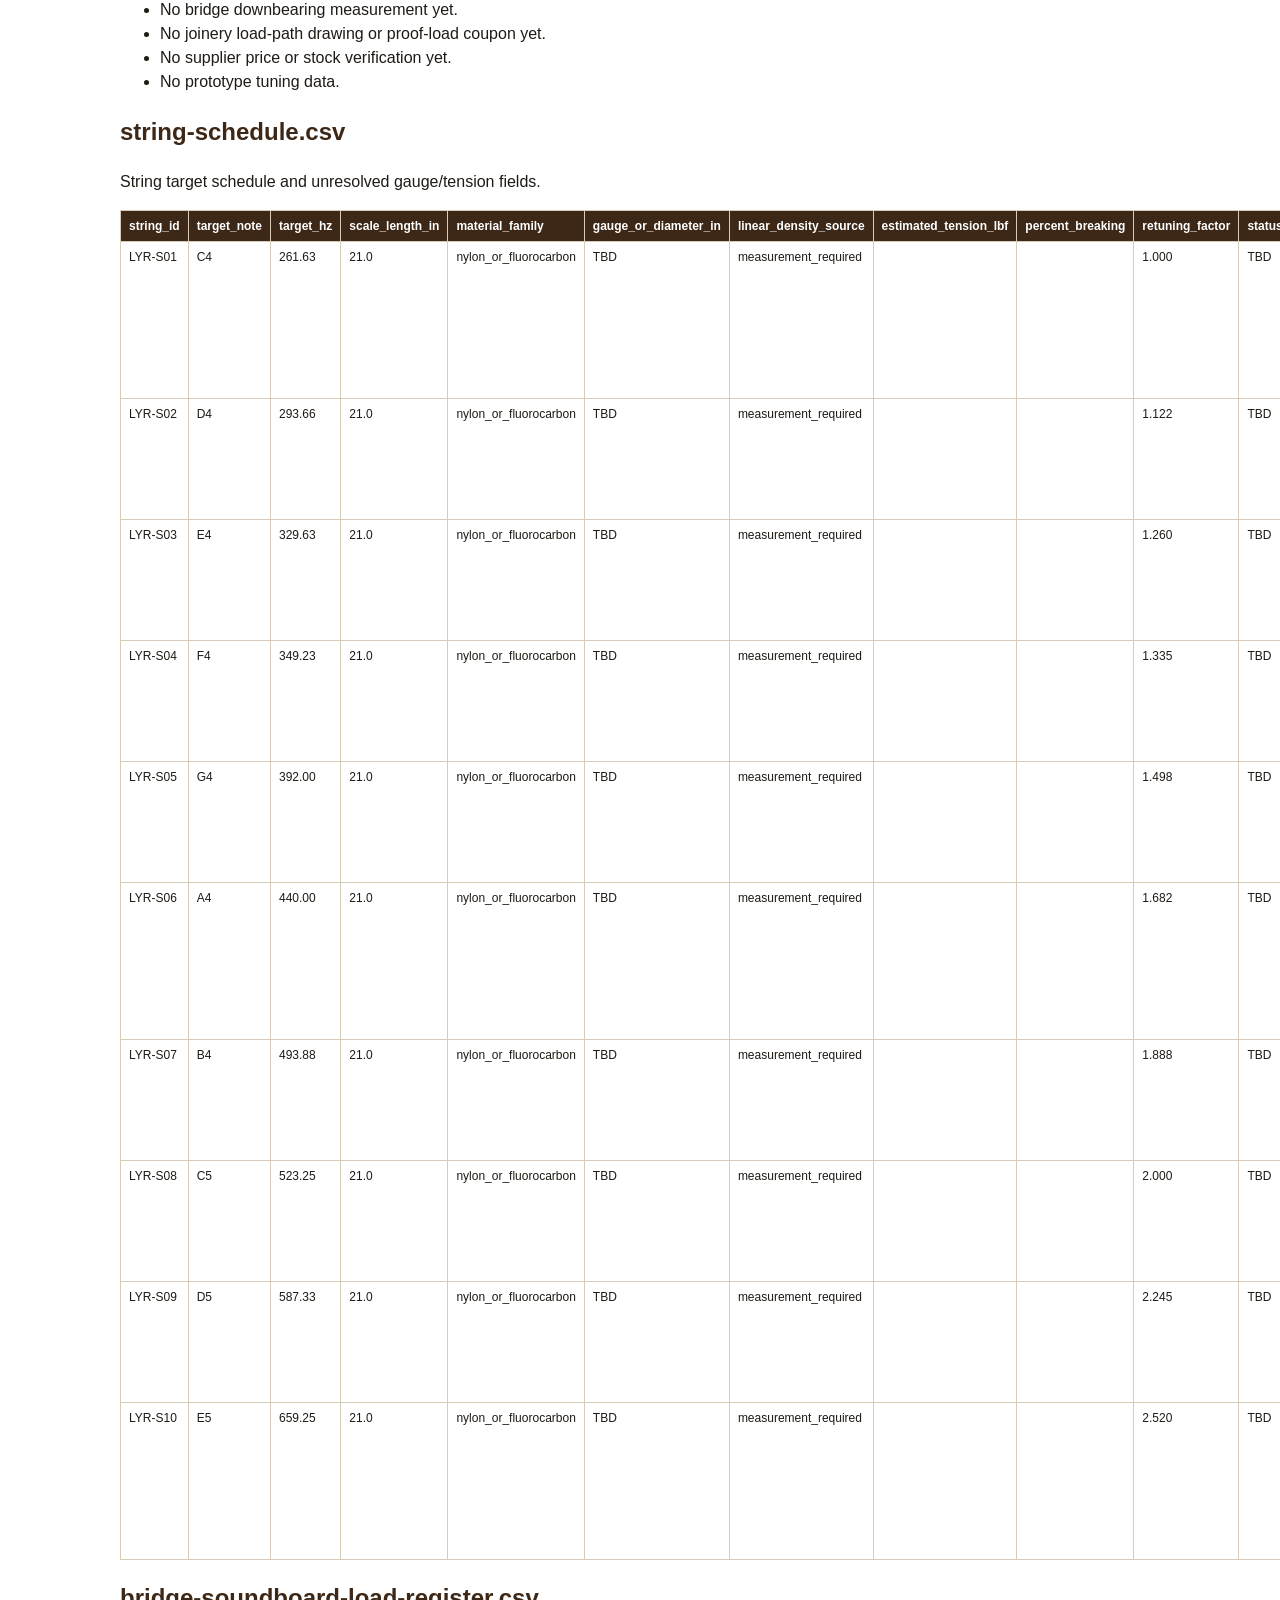
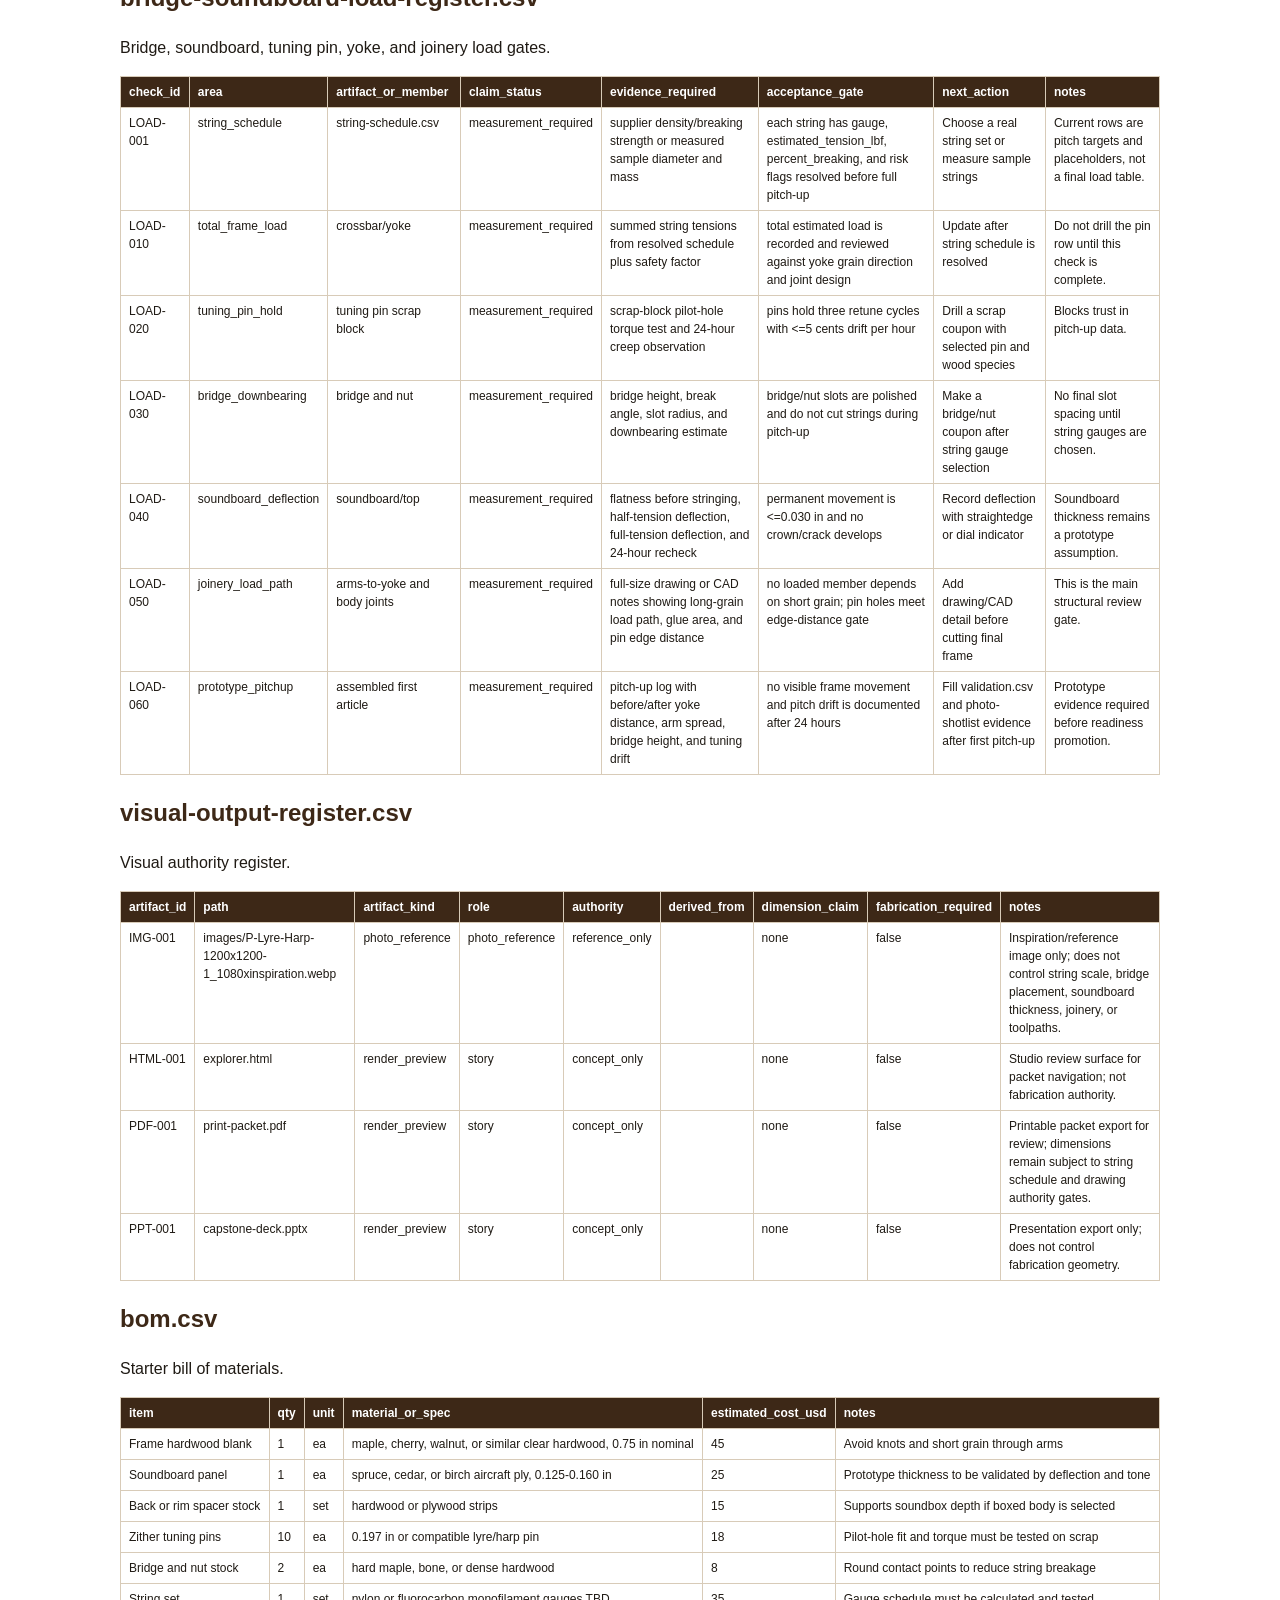
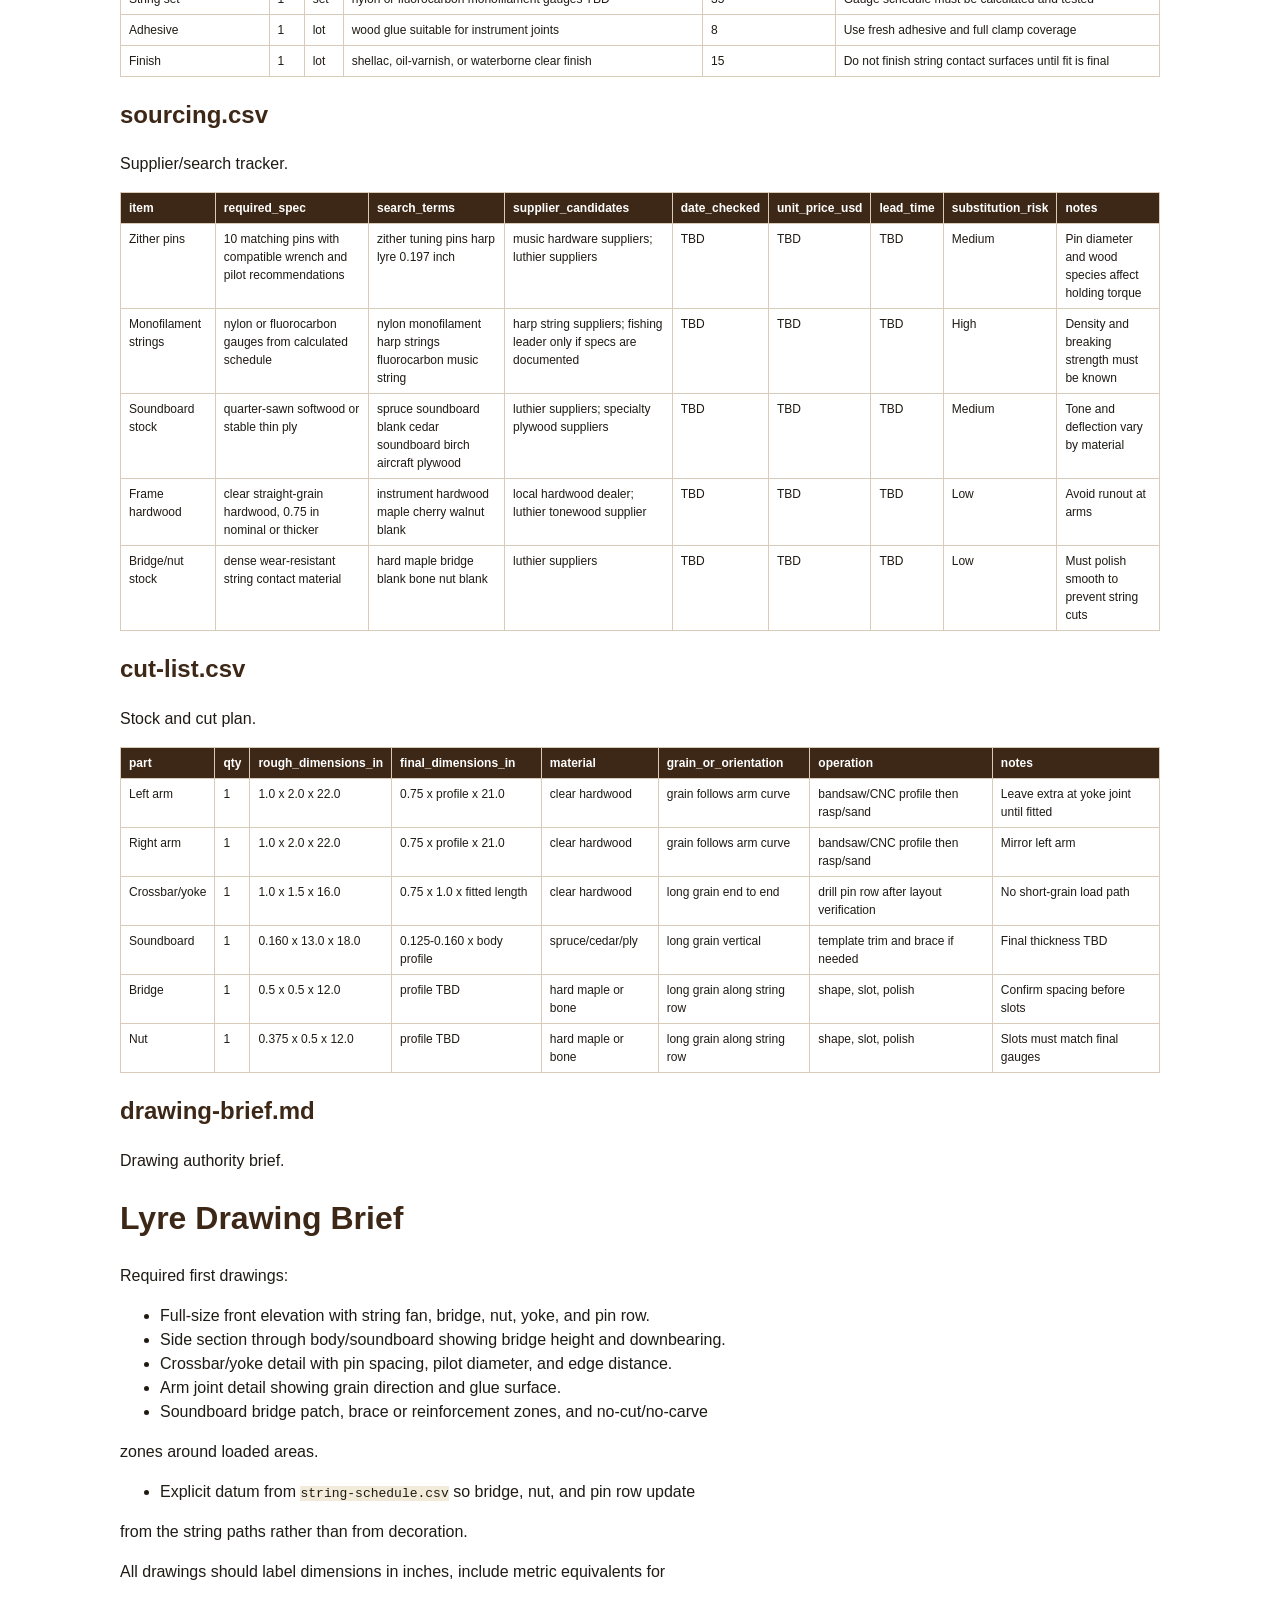
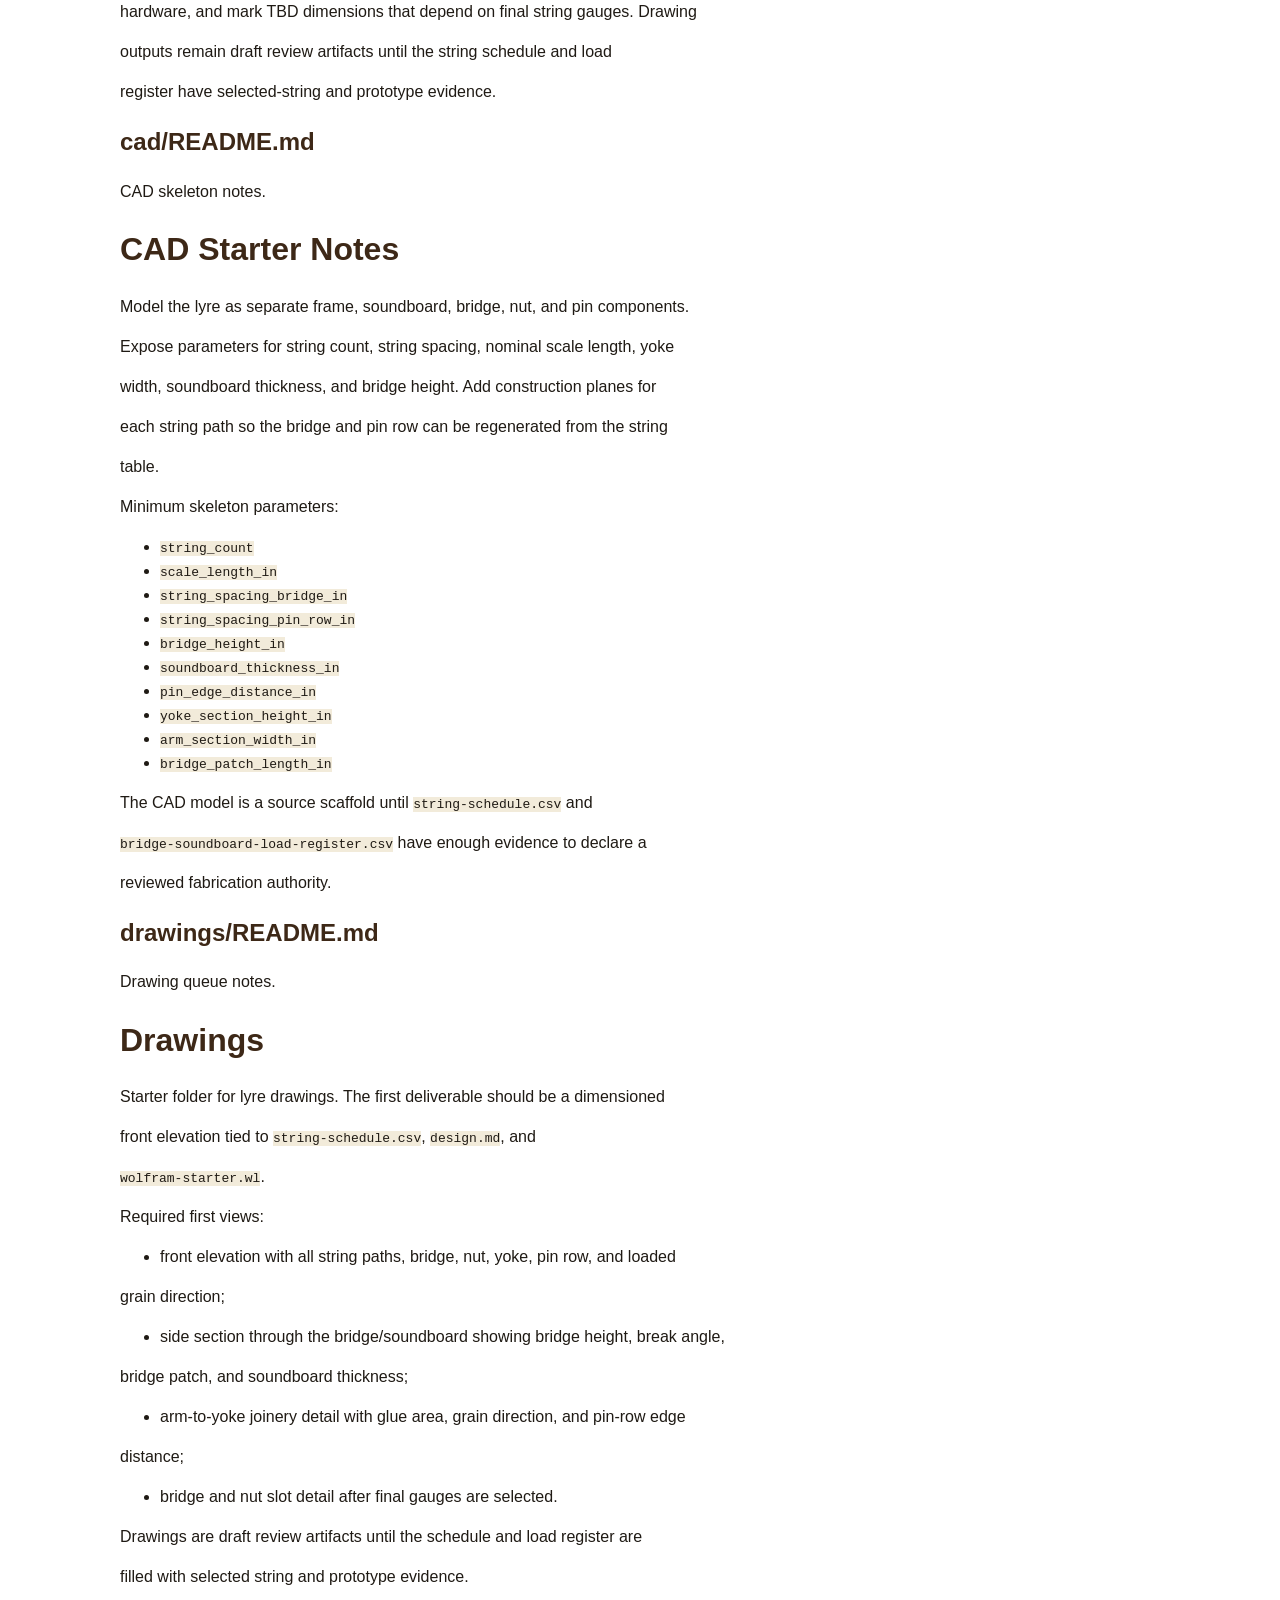
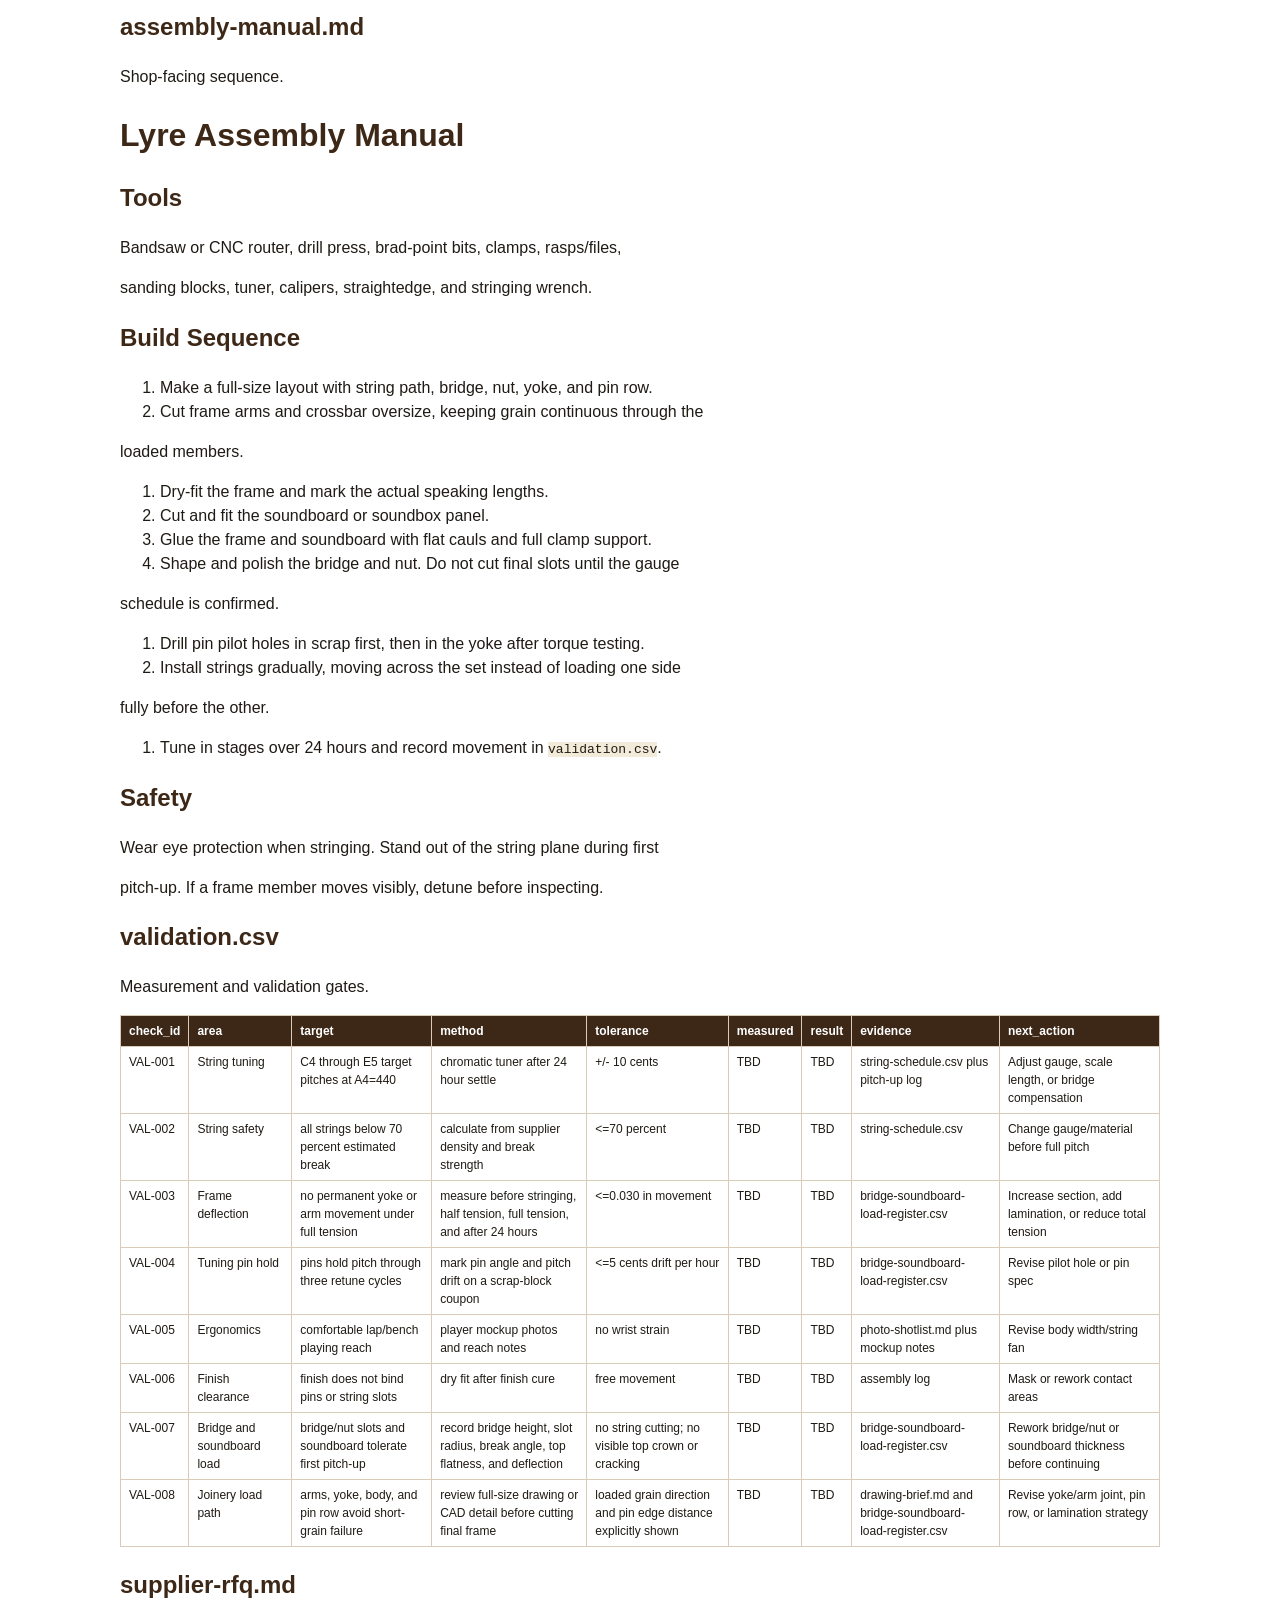
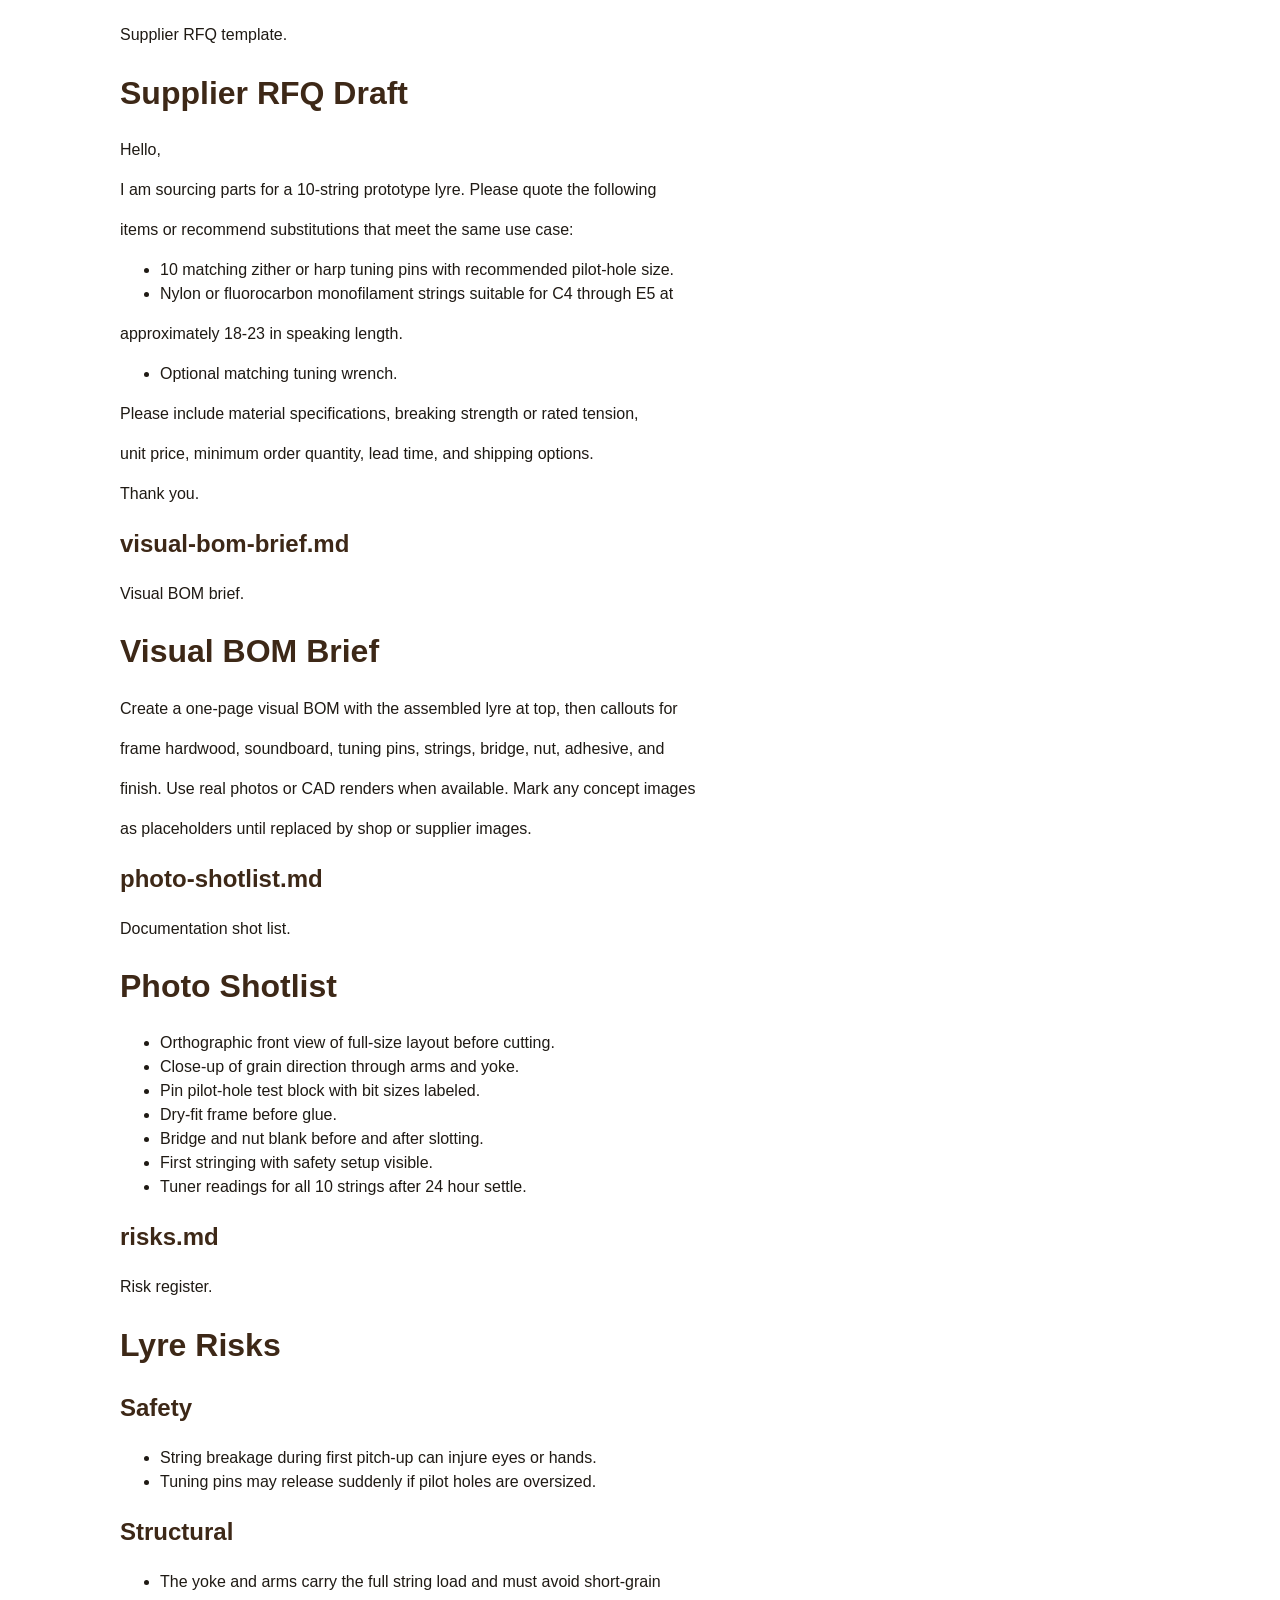
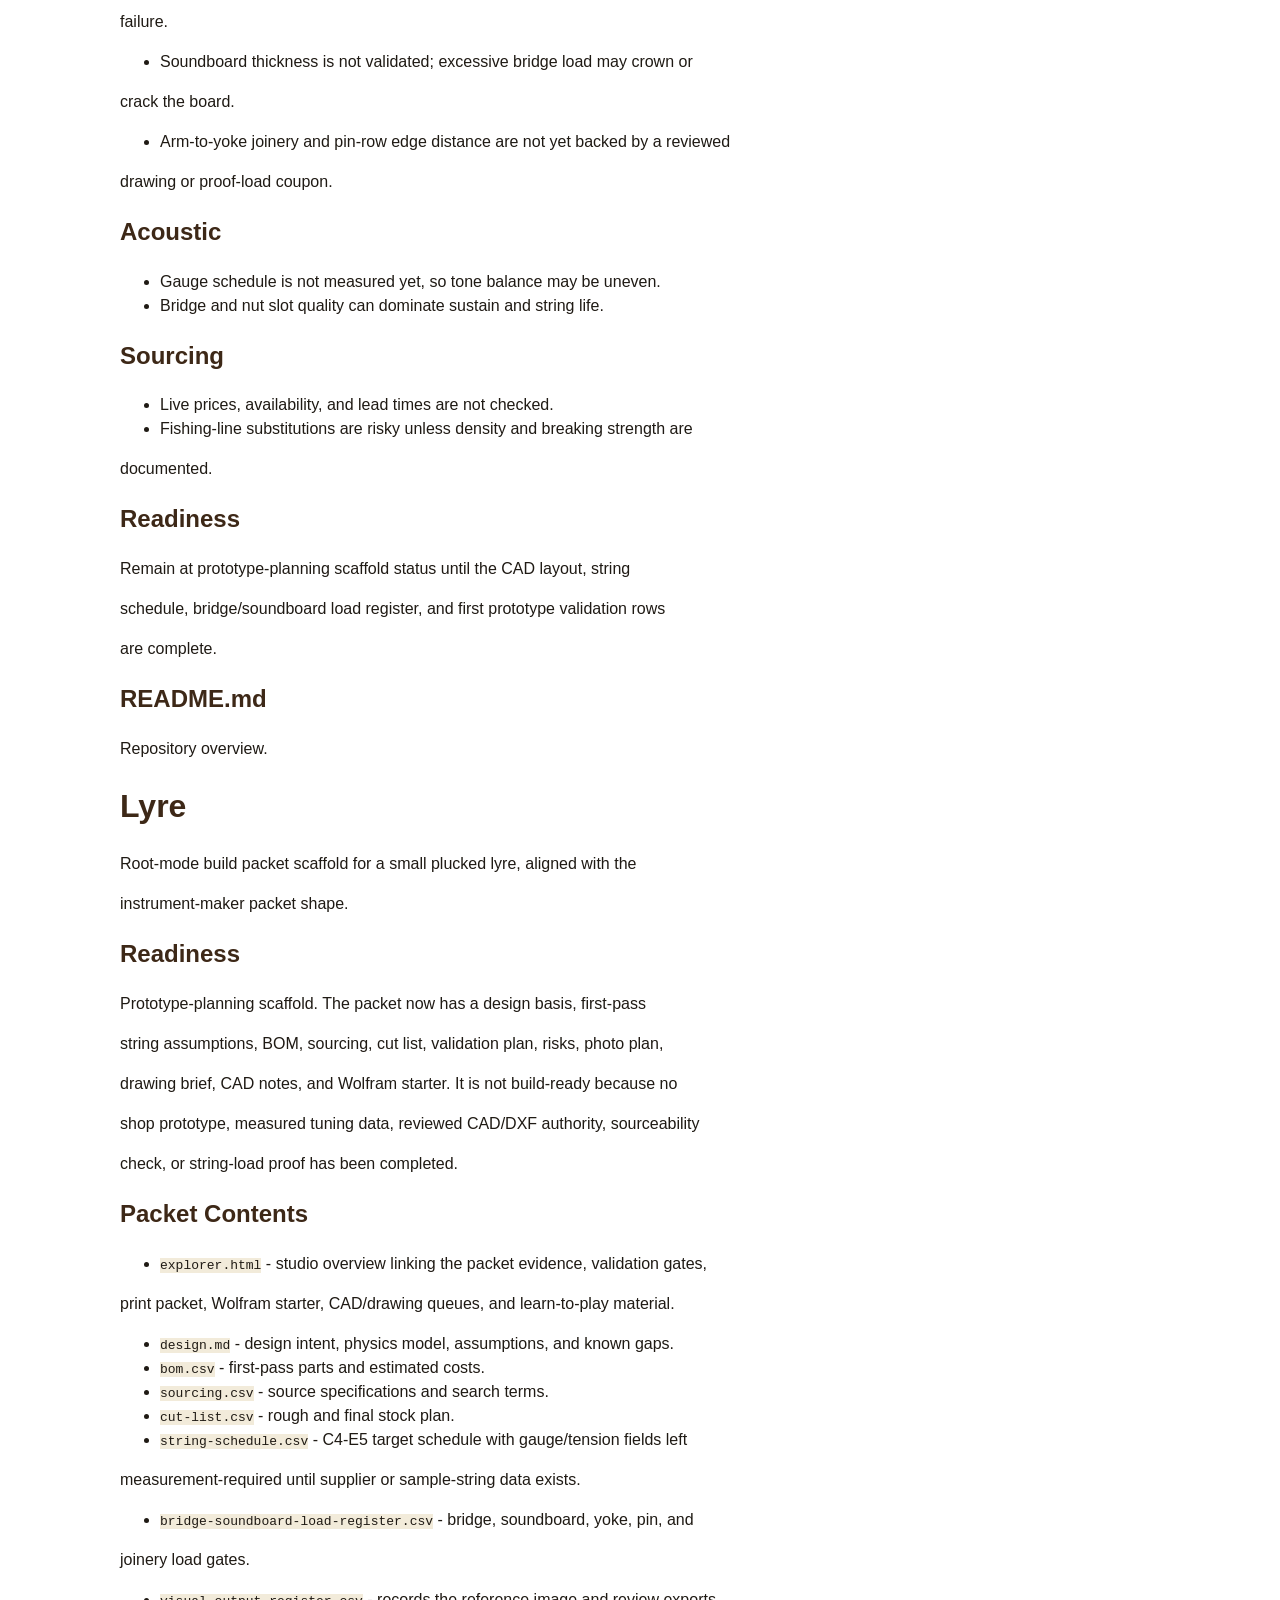
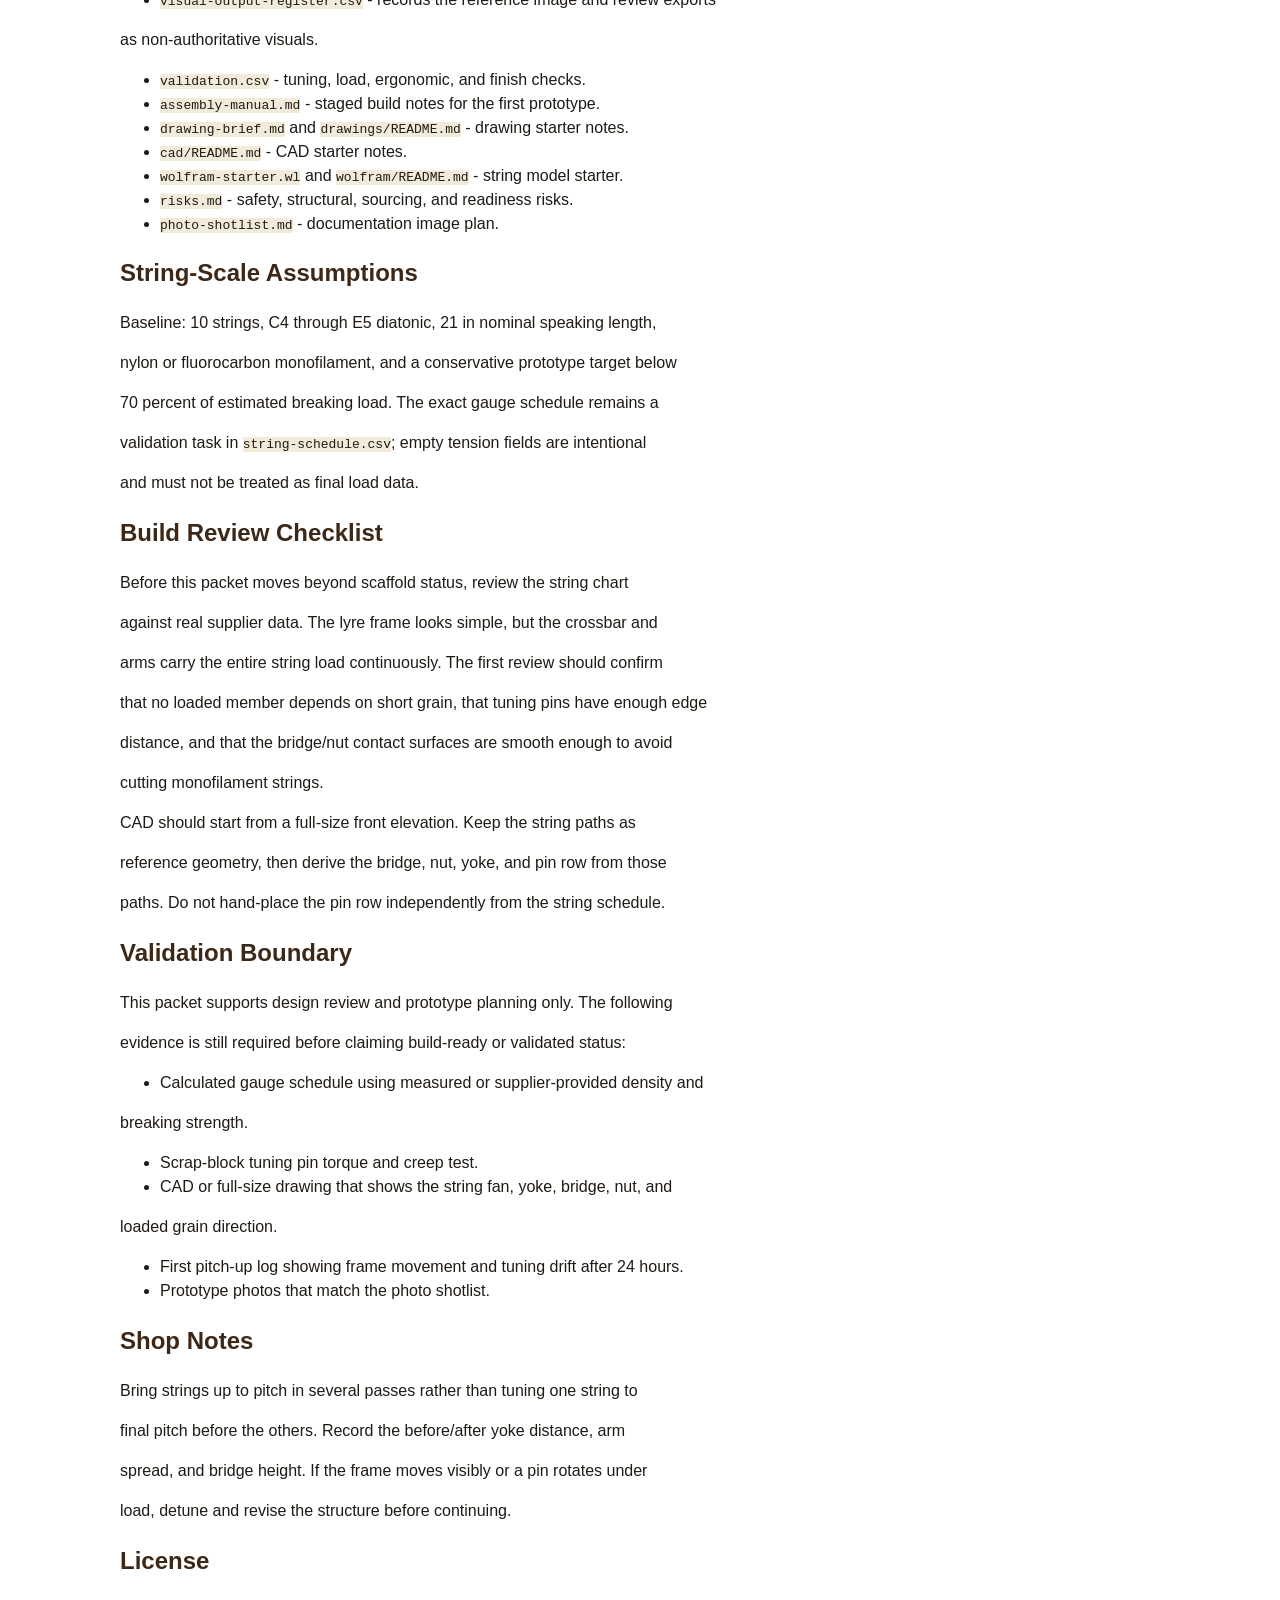
==== commit 5004f6d1: "Add lyre string and load evidence gates" ====
--- a/print-packet.html
+++ b/print-packet.html
@@ -1,76 +1,50 @@
-<!doctype html><html><head><meta charset="utf-8"><title>Lyre Build Packet</title><style>
-body { font-family: Arial, sans-serif; color: #111; line-height: 1.35; max-width: 900px; margin: 32px auto; }
-h1 { font-size: 28px; border-bottom: 2px solid #222; padding-bottom: 6px; }
-h2 { font-size: 22px; margin-top: 28px; }
-h3 { font-size: 18px; }
-table { border-collapse: collapse; width: 100%; margin: 12px 0 20px; font-size: 12px; }
-th, td { border: 1px solid #888; padding: 6px; vertical-align: top; }
-th { background: #e8eef8; }
-pre { white-space: pre-wrap; background: #f5f5f5; padding: 10px; border: 1px solid #ddd; }
-.page-break { page-break-before: always; break-before: page; }
-@media print { body { margin: 0.5in; max-width: none; } a { color: #111; } }
-</style></head><body>
-<h1>Lyre Build Packet Print Packet</h1>
-
-<p>Generated: 2026-05-09</p>
-<p>Packet folder: `/tmp/lyre-codex-gina-r2-build-packet`</p>
-
+<!doctype html><html lang="en"><head><meta charset="utf-8"><meta name="viewport" content="width=device-width, initial-scale=1"><title>Lyre Build Packet Print Packet</title><style>body{font-family:Arial,sans-serif;line-height:1.5;max-width:1040px;margin:32px auto;padding:0 24px;color:#1f1a14}h1,h2{color:#3D2817}table{border-collapse:collapse;width:100%;font-size:12px;margin:12px 0}th,td{border:1px solid #d8cbb8;padding:6px 8px;text-align:left;vertical-align:top}th{background:#3D2817;color:#fff}code,pre{background:#f2ebda}pre{padding:12px;overflow:auto}.page-break{page-break-before:always}@media print{body{margin:0;max-width:none}}</style></head><body><h1>Lyre Build Packet Print Packet</h1>
+<p>Generated: 2026-05-18</p>
+<p>Packet folder: repository root</p>
+<h2>Readiness Boundary</h2>
+<p>This is a prototype-planning scaffold for a compact 10-string plucked lyre. It supports design review, sourcing review, string schedule review, and first CAD layout. It is not build-ready and does not claim measured tuning data, reviewed CAD/DXF authority, verified sourcing, or a shop-validated frame under string load.</p>
 <h2>File Map</h2>
-
-<table>
-<tr><th>File</th><th>Purpose</th></tr>
-<tr><td>`design.md`</td><td>Project intent, catalog metadata, assumptions, and validation plan.</td></tr>
-<tr><td>`bom.csv`</td><td>Starter bill of materials with part categories, quantities, drawing refs, and notes.</td></tr>
-<tr><td>`sourcing.csv`</td><td>Supplier/search tracker with specs, price/date fields, lead time, substitutes, and risks.</td></tr>
-<tr><td>`cut-list.csv`</td><td>Rough/final stock sizes, material, grain/orientation, operations, yield, and offcuts.</td></tr>
-<tr><td>`drawing-brief.md`</td><td>Manufacturing drawing and technical product sketch brief.</td></tr>
-<tr><td>`assembly-manual.md`</td><td>Shop-facing sequence, tools, fixtures, safety, tuning, finishing, and maintenance notes.</td></tr>
-<tr><td>`validation.csv`</td><td>Target/measured values, tolerance, environment, result, and tuning/build action log.</td></tr>
-<tr><td>`supplier-rfq.md`</td><td>Supplier email/request-for-quote starter.</td></tr>
-<tr><td>`visual-bom-brief.md`</td><td>Art direction for an image-forward visual BOM.</td></tr>
-<tr><td>`wolfram-starter.wl`</td><td>Wolfram starter for physics, optimization, visualization, and validation.</td></tr>
-<tr><td>`README.md`</td><td>Project artifact.</td></tr>
-<tr><td>`photo-shotlist.md`</td><td>Project artifact.</td></tr>
-<tr><td>`risks.md`</td><td>Project artifact.</td></tr>
-</table>
-
-<div class="page-break"></div>
-
+<table><thead><tr><th>File</th><th>Purpose</th></tr></thead><tbody>
+<tr><td><code>design.md</code></td><td>Design narrative and readiness boundary.</td></tr>
+<tr><td><code>string-schedule.csv</code></td><td>String target schedule and unresolved gauge/tension fields.</td></tr>
+<tr><td><code>bridge-soundboard-load-register.csv</code></td><td>Bridge, soundboard, tuning pin, yoke, and joinery load gates.</td></tr>
+<tr><td><code>visual-output-register.csv</code></td><td>Visual authority register.</td></tr>
+<tr><td><code>bom.csv</code></td><td>Starter bill of materials.</td></tr>
+<tr><td><code>sourcing.csv</code></td><td>Supplier/search tracker.</td></tr>
+<tr><td><code>cut-list.csv</code></td><td>Stock and cut plan.</td></tr>
+<tr><td><code>drawing-brief.md</code></td><td>Drawing authority brief.</td></tr>
+<tr><td><code>cad/README.md</code></td><td>CAD skeleton notes.</td></tr>
+<tr><td><code>drawings/README.md</code></td><td>Drawing queue notes.</td></tr>
+<tr><td><code>assembly-manual.md</code></td><td>Shop-facing sequence.</td></tr>
+<tr><td><code>validation.csv</code></td><td>Measurement and validation gates.</td></tr>
+<tr><td><code>supplier-rfq.md</code></td><td>Supplier RFQ template.</td></tr>
+<tr><td><code>visual-bom-brief.md</code></td><td>Visual BOM brief.</td></tr>
+<tr><td><code>photo-shotlist.md</code></td><td>Documentation shot list.</td></tr>
+<tr><td><code>risks.md</code></td><td>Risk register.</td></tr>
+<tr><td><code>README.md</code></td><td>Repository overview.</td></tr>
+<tr><td><code>wolfram-starter.wl</code></td><td>Local Wolfram starter.</td></tr>
+</tbody></table>
+<div class="page-break"></div>
 <h2>design.md</h2>
-
-<p>Project intent, catalog metadata, assumptions, and validation plan.</p>
-
+<p>Design narrative and readiness boundary.</p>
 <h1>Lyre Design</h1>
-
 <h2>Intent</h2>
-
 <p>Create a small bench-buildable lyre packet that can move from concept to a</p>
 <p>first shop prototype without hiding the important string-load unknowns. The</p>
 <p>baseline is a compact 10-string plucked instrument with a flat soundboard,</p>
 <p>two arms, a crossbar/yoke, and individual tuning pins.</p>
-
 <h2>Readiness</h2>
-
-<p>L2 scaffold. This is suitable for design review, sourcing review, and first CAD</p>
-<p>layout. It is not ready for unattended fabrication.</p>
-
+<p>Prototype-planning scaffold. This is suitable for design review, sourcing</p>
+<p>review, and first CAD layout. It is not ready for unattended fabrication.</p>
 <h2>Governing Model</h2>
-
 <p>Strings use the Mersenne-Taylor relationship:</p>
-
-<pre><code>
-f = (1 / (2 L)) * sqrt(T / mu)
-mu = density * pi * (diameter / 2)^2
-</code></pre>
-
+<pre><code>f = (1 / (2 L)) * sqrt(T / mu)
+mu = density * pi * (diameter / 2)^2</code></pre>
 <p>Use A4 = 440 Hz equal temperament for targets. Treat all string tensions as</p>
-<p>first-order estimates until the actual string material, gauge, and measured</p>
-<p>density are recorded.</p>
-
+<p>unknown until the actual string material, gauge, and measured or supplier</p>
+<p>density/breaking strength are recorded in <code>string-schedule.csv</code>.</p>
 <h2>Baseline Assumptions</h2>
-
-<table>
-<tr><th>Parameter</th><th>Baseline</th><th>Notes</th></tr>
+<table><thead><tr><th>Parameter</th><th>Baseline</th><th>Notes</th></tr></thead><tbody>
 <tr><td>String count</td><td>10</td><td>Diatonic C4-D4-E4-F4-G4-A4-B4-C5-D5-E5</td></tr>
 <tr><td>Scale length</td><td>21 in nominal</td><td>May be fanned 18-23 in for ergonomics and tension</td></tr>
 <tr><td>String material</td><td>Nylon or fluorocarbon</td><td>Gut is possible but not the first prototype default</td></tr>
@@ -78,39 +52,86 @@
 <tr><td>Frame stock</td><td>0.75 in hardwood</td><td>Grain must run continuously through arms where possible</td></tr>
 <tr><td>Tuning hardware</td><td>Zither pins</td><td>Pilot holes and pin torque need validation</td></tr>
 <tr><td>Target total tension</td><td>80-120 lbf</td><td>Design frame with margin before stringing</td></tr>
-</table>
-
+</tbody></table>
+<h2>String Schedule Boundary</h2>
+<p><code>string-schedule.csv</code> names the C4-E5 target set and holds the fields that must</p>
+<p>be resolved before the frame is treated as structurally reviewed:</p>
+<ul>
+<li><code>gauge_or_diameter_in</code></li>
+<li><code>linear_density_source</code></li>
+<li><code>estimated_tension_lbf</code></li>
+<li><code>percent_breaking</code></li>
+<li><code>risk_flags</code></li>
+</ul>
+<p>Rows with <code>status=TBD</code> or blank tension fields are placeholders. They are</p>
+<p>useful for layout discussion, but they are not a stringing recipe or a load</p>
+<p>proof.</p>
+<h2>Bridge, Soundboard, And Joinery Gates</h2>
+<p><code>bridge-soundboard-load-register.csv</code> is the load-path checklist for the first</p>
+<p>prototype. It keeps bridge downbearing, soundboard deflection, pin hold,</p>
+<p>crossbar/yoke grain direction, and arm-to-yoke joinery visible as separate</p>
+<p>gates. Do not drill final pin holes, cut final bridge/nut slots, or publish CNC</p>
+<p>toolpaths until these rows have measured or reviewed evidence.</p>
 <h2>Tension Safety Notes</h2>
-
 <ul>
 <li>Keep the first prototype below 70 percent of estimated breaking load for all</li>
 </ul>
-<p>  treble monofilament strings.</p>
+<p>treble monofilament strings.</p>
 <ul>
 <li>Confirm the crossbar/yoke is not loaded in short grain.</li>
 <li>Bring strings to pitch gradually, alternating across the frame.</li>
 <li>Stop the build if the soundboard crowns, the yoke twists, or tuning pins</li>
 </ul>
-<p>  creep under static load.</p>
-
+<p>creep under static load.</p>
 <h2>Known Gaps</h2>
-
 <ul>
 <li>No measured string-gauge schedule yet.</li>
 <li>No CAD frame deflection check yet.</li>
 <li>No bridge downbearing measurement yet.</li>
+<li>No joinery load-path drawing or proof-load coupon yet.</li>
 <li>No supplier price or stock verification yet.</li>
 <li>No prototype tuning data.</li>
 </ul>
-
-<div class="page-break"></div>
-
+<div class="page-break"></div>
+<h2>string-schedule.csv</h2>
+<p>String target schedule and unresolved gauge/tension fields.</p>
+<table><thead><tr><th>string_id</th><th>target_note</th><th>target_hz</th><th>scale_length_in</th><th>material_family</th><th>gauge_or_diameter_in</th><th>linear_density_source</th><th>estimated_tension_lbf</th><th>percent_breaking</th><th>retuning_factor</th><th>status</th><th>risk_flags</th><th>next_action</th><th>notes</th></tr></thead><tbody>
+<tr><td>LYR-S01</td><td>C4</td><td>261.63</td><td>21.0</td><td>nylon_or_fluorocarbon</td><td>TBD</td><td>measurement_required</td><td></td><td></td><td>1.000</td><td>TBD</td><td>unknown_gauge;unknown_tension</td><td>Select supplier string data or measure sample diameter/density before pitch-up</td><td>Bass-side first article row; do not drill final bridge/nut slots from this placeholder.</td></tr>
+<tr><td>LYR-S02</td><td>D4</td><td>293.66</td><td>21.0</td><td>nylon_or_fluorocarbon</td><td>TBD</td><td>measurement_required</td><td></td><td></td><td>1.122</td><td>TBD</td><td>unknown_gauge;unknown_tension</td><td>Select supplier string data or measure sample diameter/density before pitch-up</td><td></td></tr>
+<tr><td>LYR-S03</td><td>E4</td><td>329.63</td><td>21.0</td><td>nylon_or_fluorocarbon</td><td>TBD</td><td>measurement_required</td><td></td><td></td><td>1.260</td><td>TBD</td><td>unknown_gauge;unknown_tension</td><td>Select supplier string data or measure sample diameter/density before pitch-up</td><td></td></tr>
+<tr><td>LYR-S04</td><td>F4</td><td>349.23</td><td>21.0</td><td>nylon_or_fluorocarbon</td><td>TBD</td><td>measurement_required</td><td></td><td></td><td>1.335</td><td>TBD</td><td>unknown_gauge;unknown_tension</td><td>Select supplier string data or measure sample diameter/density before pitch-up</td><td></td></tr>
+<tr><td>LYR-S05</td><td>G4</td><td>392.00</td><td>21.0</td><td>nylon_or_fluorocarbon</td><td>TBD</td><td>measurement_required</td><td></td><td></td><td>1.498</td><td>TBD</td><td>unknown_gauge;unknown_tension</td><td>Select supplier string data or measure sample diameter/density before pitch-up</td><td></td></tr>
+<tr><td>LYR-S06</td><td>A4</td><td>440.00</td><td>21.0</td><td>nylon_or_fluorocarbon</td><td>TBD</td><td>measurement_required</td><td></td><td></td><td>1.682</td><td>TBD</td><td>unknown_gauge;unknown_tension</td><td>Select supplier string data or measure sample diameter/density before pitch-up</td><td>A4 reference row; tuner calibration must be logged before acceptance.</td></tr>
+<tr><td>LYR-S07</td><td>B4</td><td>493.88</td><td>21.0</td><td>nylon_or_fluorocarbon</td><td>TBD</td><td>measurement_required</td><td></td><td></td><td>1.888</td><td>TBD</td><td>unknown_gauge;unknown_tension</td><td>Select supplier string data or measure sample diameter/density before pitch-up</td><td></td></tr>
+<tr><td>LYR-S08</td><td>C5</td><td>523.25</td><td>21.0</td><td>nylon_or_fluorocarbon</td><td>TBD</td><td>measurement_required</td><td></td><td></td><td>2.000</td><td>TBD</td><td>unknown_gauge;unknown_tension</td><td>Select supplier string data or measure sample diameter/density before pitch-up</td><td></td></tr>
+<tr><td>LYR-S09</td><td>D5</td><td>587.33</td><td>21.0</td><td>nylon_or_fluorocarbon</td><td>TBD</td><td>measurement_required</td><td></td><td></td><td>2.245</td><td>TBD</td><td>unknown_gauge;unknown_tension</td><td>Select supplier string data or measure sample diameter/density before pitch-up</td><td></td></tr>
+<tr><td>LYR-S10</td><td>E5</td><td>659.25</td><td>21.0</td><td>nylon_or_fluorocarbon</td><td>TBD</td><td>measurement_required</td><td></td><td></td><td>2.520</td><td>TBD</td><td>unknown_gauge;unknown_tension</td><td>Select supplier string data or measure sample diameter/density before pitch-up</td><td>Treble-side row; keep below 70 percent breaking load after gauge selection.</td></tr>
+</tbody></table>
+<div class="page-break"></div>
+<h2>bridge-soundboard-load-register.csv</h2>
+<p>Bridge, soundboard, tuning pin, yoke, and joinery load gates.</p>
+<table><thead><tr><th>check_id</th><th>area</th><th>artifact_or_member</th><th>claim_status</th><th>evidence_required</th><th>acceptance_gate</th><th>next_action</th><th>notes</th></tr></thead><tbody>
+<tr><td>LOAD-001</td><td>string_schedule</td><td>string-schedule.csv</td><td>measurement_required</td><td>supplier density/breaking strength or measured sample diameter and mass</td><td>each string has gauge, estimated_tension_lbf, percent_breaking, and risk flags resolved before full pitch-up</td><td>Choose a real string set or measure sample strings</td><td>Current rows are pitch targets and placeholders, not a final load table.</td></tr>
+<tr><td>LOAD-010</td><td>total_frame_load</td><td>crossbar/yoke</td><td>measurement_required</td><td>summed string tensions from resolved schedule plus safety factor</td><td>total estimated load is recorded and reviewed against yoke grain direction and joint design</td><td>Update after string schedule is resolved</td><td>Do not drill the pin row until this check is complete.</td></tr>
+<tr><td>LOAD-020</td><td>tuning_pin_hold</td><td>tuning pin scrap block</td><td>measurement_required</td><td>scrap-block pilot-hole torque test and 24-hour creep observation</td><td>pins hold three retune cycles with &lt;=5 cents drift per hour</td><td>Drill a scrap coupon with selected pin and wood species</td><td>Blocks trust in pitch-up data.</td></tr>
+<tr><td>LOAD-030</td><td>bridge_downbearing</td><td>bridge and nut</td><td>measurement_required</td><td>bridge height, break angle, slot radius, and downbearing estimate</td><td>bridge/nut slots are polished and do not cut strings during pitch-up</td><td>Make a bridge/nut coupon after string gauge selection</td><td>No final slot spacing until string gauges are chosen.</td></tr>
+<tr><td>LOAD-040</td><td>soundboard_deflection</td><td>soundboard/top</td><td>measurement_required</td><td>flatness before stringing, half-tension deflection, full-tension deflection, and 24-hour recheck</td><td>permanent movement is &lt;=0.030 in and no crown/crack develops</td><td>Record deflection with straightedge or dial indicator</td><td>Soundboard thickness remains a prototype assumption.</td></tr>
+<tr><td>LOAD-050</td><td>joinery_load_path</td><td>arms-to-yoke and body joints</td><td>measurement_required</td><td>full-size drawing or CAD notes showing long-grain load path, glue area, and pin edge distance</td><td>no loaded member depends on short grain; pin holes meet edge-distance gate</td><td>Add drawing/CAD detail before cutting final frame</td><td>This is the main structural review gate.</td></tr>
+<tr><td>LOAD-060</td><td>prototype_pitchup</td><td>assembled first article</td><td>measurement_required</td><td>pitch-up log with before/after yoke distance, arm spread, bridge height, and tuning drift</td><td>no visible frame movement and pitch drift is documented after 24 hours</td><td>Fill validation.csv and photo-shotlist evidence after first pitch-up</td><td>Prototype evidence required before readiness promotion.</td></tr>
+</tbody></table>
+<div class="page-break"></div>
+<h2>visual-output-register.csv</h2>
+<p>Visual authority register.</p>
+<table><thead><tr><th>artifact_id</th><th>path</th><th>artifact_kind</th><th>role</th><th>authority</th><th>derived_from</th><th>dimension_claim</th><th>fabrication_required</th><th>notes</th></tr></thead><tbody>
+<tr><td>IMG-001</td><td>images/P-Lyre-Harp-1200x1200-1_1080xinspiration.webp</td><td>photo_reference</td><td>photo_reference</td><td>reference_only</td><td></td><td>none</td><td>false</td><td>Inspiration/reference image only; does not control string scale, bridge placement, soundboard thickness, joinery, or toolpaths.</td></tr>
+<tr><td>HTML-001</td><td>explorer.html</td><td>render_preview</td><td>story</td><td>concept_only</td><td></td><td>none</td><td>false</td><td>Studio review surface for packet navigation; not fabrication authority.</td></tr>
+<tr><td>PDF-001</td><td>print-packet.pdf</td><td>render_preview</td><td>story</td><td>concept_only</td><td></td><td>none</td><td>false</td><td>Printable packet export for review; dimensions remain subject to string schedule and drawing authority gates.</td></tr>
+<tr><td>PPT-001</td><td>capstone-deck.pptx</td><td>render_preview</td><td>story</td><td>concept_only</td><td></td><td>none</td><td>false</td><td>Presentation export only; does not control fabrication geometry.</td></tr>
+</tbody></table>
+<div class="page-break"></div>
 <h2>bom.csv</h2>
-
-<p>Starter bill of materials with part categories, quantities, drawing refs, and notes.</p>
-
-<table>
-<tr><th>item</th><th>qty</th><th>unit</th><th>material_or_spec</th><th>estimated_cost_usd</th><th>notes</th></tr>
+<p>Starter bill of materials.</p>
+<table><thead><tr><th>item</th><th>qty</th><th>unit</th><th>material_or_spec</th><th>estimated_cost_usd</th><th>notes</th></tr></thead><tbody>
 <tr><td>Frame hardwood blank</td><td>1</td><td>ea</td><td>maple, cherry, walnut, or similar clear hardwood, 0.75 in nominal</td><td>45</td><td>Avoid knots and short grain through arms</td></tr>
 <tr><td>Soundboard panel</td><td>1</td><td>ea</td><td>spruce, cedar, or birch aircraft ply, 0.125-0.160 in</td><td>25</td><td>Prototype thickness to be validated by deflection and tone</td></tr>
 <tr><td>Back or rim spacer stock</td><td>1</td><td>set</td><td>hardwood or plywood strips</td><td>15</td><td>Supports soundbox depth if boxed body is selected</td></tr>
@@ -119,156 +140,304 @@
 <tr><td>String set</td><td>1</td><td>set</td><td>nylon or fluorocarbon monofilament gauges TBD</td><td>35</td><td>Gauge schedule must be calculated and tested</td></tr>
 <tr><td>Adhesive</td><td>1</td><td>lot</td><td>wood glue suitable for instrument joints</td><td>8</td><td>Use fresh adhesive and full clamp coverage</td></tr>
 <tr><td>Finish</td><td>1</td><td>lot</td><td>shellac, oil-varnish, or waterborne clear finish</td><td>15</td><td>Do not finish string contact surfaces until fit is final</td></tr>
-</table>
-
-<div class="page-break"></div>
-
+</tbody></table>
+<div class="page-break"></div>
 <h2>sourcing.csv</h2>
-
-<p>Supplier/search tracker with specs, price/date fields, lead time, substitutes, and risks.</p>
-
-<table>
-<tr><th>item</th><th>required_spec</th><th>search_terms</th><th>supplier_candidates</th><th>date_checked</th><th>unit_price_usd</th><th>lead_time</th><th>substitution_risk</th><th>notes</th></tr>
+<p>Supplier/search tracker.</p>
+<table><thead><tr><th>item</th><th>required_spec</th><th>search_terms</th><th>supplier_candidates</th><th>date_checked</th><th>unit_price_usd</th><th>lead_time</th><th>substitution_risk</th><th>notes</th></tr></thead><tbody>
 <tr><td>Zither pins</td><td>10 matching pins with compatible wrench and pilot recommendations</td><td>zither tuning pins harp lyre 0.197 inch</td><td>music hardware suppliers; luthier suppliers</td><td>TBD</td><td>TBD</td><td>TBD</td><td>Medium</td><td>Pin diameter and wood species affect holding torque</td></tr>
 <tr><td>Monofilament strings</td><td>nylon or fluorocarbon gauges from calculated schedule</td><td>nylon monofilament harp strings fluorocarbon music string</td><td>harp string suppliers; fishing leader only if specs are documented</td><td>TBD</td><td>TBD</td><td>TBD</td><td>High</td><td>Density and breaking strength must be known</td></tr>
 <tr><td>Soundboard stock</td><td>quarter-sawn softwood or stable thin ply</td><td>spruce soundboard blank cedar soundboard birch aircraft plywood</td><td>luthier suppliers; specialty plywood suppliers</td><td>TBD</td><td>TBD</td><td>TBD</td><td>Medium</td><td>Tone and deflection vary by material</td></tr>
 <tr><td>Frame hardwood</td><td>clear straight-grain hardwood, 0.75 in nominal or thicker</td><td>instrument hardwood maple cherry walnut blank</td><td>local hardwood dealer; luthier tonewood supplier</td><td>TBD</td><td>TBD</td><td>TBD</td><td>Low</td><td>Avoid runout at arms</td></tr>
 <tr><td>Bridge/nut stock</td><td>dense wear-resistant string contact material</td><td>hard maple bridge blank bone nut blank</td><td>luthier suppliers</td><td>TBD</td><td>TBD</td><td>TBD</td><td>Low</td><td>Must polish smooth to prevent string cuts</td></tr>
-</table>
-
-<div class="page-break"></div>
-
+</tbody></table>
+<div class="page-break"></div>
 <h2>cut-list.csv</h2>
-
-<p>Rough/final stock sizes, material, grain/orientation, operations, yield, and offcuts.</p>
-
-<table>
-<tr><th>part</th><th>qty</th><th>rough_dimensions_in</th><th>final_dimensions_in</th><th>material</th><th>grain_or_orientation</th><th>operation</th><th>notes</th></tr>
+<p>Stock and cut plan.</p>
+<table><thead><tr><th>part</th><th>qty</th><th>rough_dimensions_in</th><th>final_dimensions_in</th><th>material</th><th>grain_or_orientation</th><th>operation</th><th>notes</th></tr></thead><tbody>
 <tr><td>Left arm</td><td>1</td><td>1.0 x 2.0 x 22.0</td><td>0.75 x profile x 21.0</td><td>clear hardwood</td><td>grain follows arm curve</td><td>bandsaw/CNC profile then rasp/sand</td><td>Leave extra at yoke joint until fitted</td></tr>
 <tr><td>Right arm</td><td>1</td><td>1.0 x 2.0 x 22.0</td><td>0.75 x profile x 21.0</td><td>clear hardwood</td><td>grain follows arm curve</td><td>bandsaw/CNC profile then rasp/sand</td><td>Mirror left arm</td></tr>
 <tr><td>Crossbar/yoke</td><td>1</td><td>1.0 x 1.5 x 16.0</td><td>0.75 x 1.0 x fitted length</td><td>clear hardwood</td><td>long grain end to end</td><td>drill pin row after layout verification</td><td>No short-grain load path</td></tr>
 <tr><td>Soundboard</td><td>1</td><td>0.160 x 13.0 x 18.0</td><td>0.125-0.160 x body profile</td><td>spruce/cedar/ply</td><td>long grain vertical</td><td>template trim and brace if needed</td><td>Final thickness TBD</td></tr>
 <tr><td>Bridge</td><td>1</td><td>0.5 x 0.5 x 12.0</td><td>profile TBD</td><td>hard maple or bone</td><td>long grain along string row</td><td>shape, slot, polish</td><td>Confirm spacing before slots</td></tr>
 <tr><td>Nut</td><td>1</td><td>0.375 x 0.5 x 12.0</td><td>profile TBD</td><td>hard maple or bone</td><td>long grain along string row</td><td>shape, slot, polish</td><td>Slots must match final gauges</td></tr>
-</table>
-
-<div class="page-break"></div>
-
+</tbody></table>
+<div class="page-break"></div>
 <h2>drawing-brief.md</h2>
-
-<p>Manufacturing drawing and technical product sketch brief.</p>
-
+<p>Drawing authority brief.</p>
 <h1>Lyre Drawing Brief</h1>
-
 <p>Required first drawings:</p>
-
 <ul>
 <li>Full-size front elevation with string fan, bridge, nut, yoke, and pin row.</li>
 <li>Side section through body/soundboard showing bridge height and downbearing.</li>
 <li>Crossbar/yoke detail with pin spacing, pilot diameter, and edge distance.</li>
 <li>Arm joint detail showing grain direction and glue surface.</li>
-</ul>
-
+<li>Soundboard bridge patch, brace or reinforcement zones, and no-cut/no-carve</li>
+</ul>
+<p>zones around loaded areas.</p>
+<ul>
+<li>Explicit datum from <code>string-schedule.csv</code> so bridge, nut, and pin row update</li>
+</ul>
+<p>from the string paths rather than from decoration.</p>
 <p>All drawings should label dimensions in inches, include metric equivalents for</p>
-<p>hardware, and mark TBD dimensions that depend on final string gauges.</p>
-
-<div class="page-break"></div>
-
+<p>hardware, and mark TBD dimensions that depend on final string gauges. Drawing</p>
+<p>outputs remain draft review artifacts until the string schedule and load</p>
+<p>register have selected-string and prototype evidence.</p>
+<div class="page-break"></div>
+<h2>cad/README.md</h2>
+<p>CAD skeleton notes.</p>
+<h1>CAD Starter Notes</h1>
+<p>Model the lyre as separate frame, soundboard, bridge, nut, and pin components.</p>
+<p>Expose parameters for string count, string spacing, nominal scale length, yoke</p>
+<p>width, soundboard thickness, and bridge height. Add construction planes for</p>
+<p>each string path so the bridge and pin row can be regenerated from the string</p>
+<p>table.</p>
+<p>Minimum skeleton parameters:</p>
+<ul>
+<li><code>string_count</code></li>
+<li><code>scale_length_in</code></li>
+<li><code>string_spacing_bridge_in</code></li>
+<li><code>string_spacing_pin_row_in</code></li>
+<li><code>bridge_height_in</code></li>
+<li><code>soundboard_thickness_in</code></li>
+<li><code>pin_edge_distance_in</code></li>
+<li><code>yoke_section_height_in</code></li>
+<li><code>arm_section_width_in</code></li>
+<li><code>bridge_patch_length_in</code></li>
+</ul>
+<p>The CAD model is a source scaffold until <code>string-schedule.csv</code> and</p>
+<p><code>bridge-soundboard-load-register.csv</code> have enough evidence to declare a</p>
+<p>reviewed fabrication authority.</p>
+<div class="page-break"></div>
+<h2>drawings/README.md</h2>
+<p>Drawing queue notes.</p>
+<h1>Drawings</h1>
+<p>Starter folder for lyre drawings. The first deliverable should be a dimensioned</p>
+<p>front elevation tied to <code>string-schedule.csv</code>, <code>design.md</code>, and</p>
+<p><code>wolfram-starter.wl</code>.</p>
+<p>Required first views:</p>
+<ul>
+<li>front elevation with all string paths, bridge, nut, yoke, pin row, and loaded</li>
+</ul>
+<p>grain direction;</p>
+<ul>
+<li>side section through the bridge/soundboard showing bridge height, break angle,</li>
+</ul>
+<p>bridge patch, and soundboard thickness;</p>
+<ul>
+<li>arm-to-yoke joinery detail with glue area, grain direction, and pin-row edge</li>
+</ul>
+<p>distance;</p>
+<ul>
+<li>bridge and nut slot detail after final gauges are selected.</li>
+</ul>
+<p>Drawings are draft review artifacts until the schedule and load register are</p>
+<p>filled with selected string and prototype evidence.</p>
+<div class="page-break"></div>
 <h2>assembly-manual.md</h2>
-
-<p>Shop-facing sequence, tools, fixtures, safety, tuning, finishing, and maintenance notes.</p>
-
+<p>Shop-facing sequence.</p>
 <h1>Lyre Assembly Manual</h1>
-
 <h2>Tools</h2>
-
 <p>Bandsaw or CNC router, drill press, brad-point bits, clamps, rasps/files,</p>
 <p>sanding blocks, tuner, calipers, straightedge, and stringing wrench.</p>
-
 <h2>Build Sequence</h2>
-
-<p>1. Make a full-size layout with string path, bridge, nut, yoke, and pin row.</p>
-<p>2. Cut frame arms and crossbar oversize, keeping grain continuous through the</p>
-<p>   loaded members.</p>
-<p>3. Dry-fit the frame and mark the actual speaking lengths.</p>
-<p>4. Cut and fit the soundboard or soundbox panel.</p>
-<p>5. Glue the frame and soundboard with flat cauls and full clamp support.</p>
-<p>6. Shape and polish the bridge and nut. Do not cut final slots until the gauge</p>
-<p>   schedule is confirmed.</p>
-<p>7. Drill pin pilot holes in scrap first, then in the yoke after torque testing.</p>
-<p>8. Install strings gradually, moving across the set instead of loading one side</p>
-<p>   fully before the other.</p>
-<p>9. Tune in stages over 24 hours and record movement in `validation.csv`.</p>
-
+<ol>
+<li>Make a full-size layout with string path, bridge, nut, yoke, and pin row.</li>
+<li>Cut frame arms and crossbar oversize, keeping grain continuous through the</li>
+</ol>
+<p>loaded members.</p>
+<ol>
+<li>Dry-fit the frame and mark the actual speaking lengths.</li>
+<li>Cut and fit the soundboard or soundbox panel.</li>
+<li>Glue the frame and soundboard with flat cauls and full clamp support.</li>
+<li>Shape and polish the bridge and nut. Do not cut final slots until the gauge</li>
+</ol>
+<p>schedule is confirmed.</p>
+<ol>
+<li>Drill pin pilot holes in scrap first, then in the yoke after torque testing.</li>
+<li>Install strings gradually, moving across the set instead of loading one side</li>
+</ol>
+<p>fully before the other.</p>
+<ol>
+<li>Tune in stages over 24 hours and record movement in <code>validation.csv</code>.</li>
+</ol>
 <h2>Safety</h2>
-
 <p>Wear eye protection when stringing. Stand out of the string plane during first</p>
 <p>pitch-up. If a frame member moves visibly, detune before inspecting.</p>
-
-<div class="page-break"></div>
-
+<div class="page-break"></div>
 <h2>validation.csv</h2>
-
-<p>Target/measured values, tolerance, environment, result, and tuning/build action log.</p>
-
-<table>
-<tr><th>check_id</th><th>area</th><th>target</th><th>method</th><th>tolerance</th><th>measured</th><th>result</th><th>action</th></tr>
-<tr><td>VAL-001</td><td>String tuning</td><td>C4 through E5 target pitches at A4=440</td><td>chromatic tuner after 24 hour settle</td><td>+/- 10 cents</td><td>TBD</td><td>TBD</td><td>Adjust gauge, scale length, or bridge compensation</td></tr>
-<tr><td>VAL-002</td><td>String safety</td><td>all strings below 70 percent estimated break</td><td>calculate from supplier density and break strength</td><td>&lt;=70 percent</td><td>TBD</td><td>TBD</td><td>Change gauge/material before full pitch</td></tr>
-<tr><td>VAL-003</td><td>Frame deflection</td><td>no permanent yoke or arm movement under full tension</td><td>measure before stringing and after 24 hours</td><td>&lt;=0.030 in movement</td><td>TBD</td><td>TBD</td><td>Increase section, add lamination, or reduce total tension</td></tr>
-<tr><td>VAL-004</td><td>Tuning pin hold</td><td>pins hold pitch through three retune cycles</td><td>mark pin angle and pitch drift</td><td>&lt;=5 cents drift per hour</td><td>TBD</td><td>TBD</td><td>Revise pilot hole or pin spec</td></tr>
-<tr><td>VAL-005</td><td>Ergonomics</td><td>comfortable lap/bench playing reach</td><td>player mockup photos and reach notes</td><td>no wrist strain</td><td>TBD</td><td>TBD</td><td>Revise body width/string fan</td></tr>
-<tr><td>VAL-006</td><td>Finish clearance</td><td>finish does not bind pins or string slots</td><td>dry fit after finish cure</td><td>free movement</td><td>TBD</td><td>TBD</td><td>Mask or rework contact areas</td></tr>
-</table>
-
-<div class="page-break"></div>
-
+<p>Measurement and validation gates.</p>
+<table><thead><tr><th>check_id</th><th>area</th><th>target</th><th>method</th><th>tolerance</th><th>measured</th><th>result</th><th>evidence</th><th>next_action</th></tr></thead><tbody>
+<tr><td>VAL-001</td><td>String tuning</td><td>C4 through E5 target pitches at A4=440</td><td>chromatic tuner after 24 hour settle</td><td>+/- 10 cents</td><td>TBD</td><td>TBD</td><td>string-schedule.csv plus pitch-up log</td><td>Adjust gauge, scale length, or bridge compensation</td></tr>
+<tr><td>VAL-002</td><td>String safety</td><td>all strings below 70 percent estimated break</td><td>calculate from supplier density and break strength</td><td>&lt;=70 percent</td><td>TBD</td><td>TBD</td><td>string-schedule.csv</td><td>Change gauge/material before full pitch</td></tr>
+<tr><td>VAL-003</td><td>Frame deflection</td><td>no permanent yoke or arm movement under full tension</td><td>measure before stringing, half tension, full tension, and after 24 hours</td><td>&lt;=0.030 in movement</td><td>TBD</td><td>TBD</td><td>bridge-soundboard-load-register.csv</td><td>Increase section, add lamination, or reduce total tension</td></tr>
+<tr><td>VAL-004</td><td>Tuning pin hold</td><td>pins hold pitch through three retune cycles</td><td>mark pin angle and pitch drift on a scrap-block coupon</td><td>&lt;=5 cents drift per hour</td><td>TBD</td><td>TBD</td><td>bridge-soundboard-load-register.csv</td><td>Revise pilot hole or pin spec</td></tr>
+<tr><td>VAL-005</td><td>Ergonomics</td><td>comfortable lap/bench playing reach</td><td>player mockup photos and reach notes</td><td>no wrist strain</td><td>TBD</td><td>TBD</td><td>photo-shotlist.md plus mockup notes</td><td>Revise body width/string fan</td></tr>
+<tr><td>VAL-006</td><td>Finish clearance</td><td>finish does not bind pins or string slots</td><td>dry fit after finish cure</td><td>free movement</td><td>TBD</td><td>TBD</td><td>assembly log</td><td>Mask or rework contact areas</td></tr>
+<tr><td>VAL-007</td><td>Bridge and soundboard load</td><td>bridge/nut slots and soundboard tolerate first pitch-up</td><td>record bridge height, slot radius, break angle, top flatness, and deflection</td><td>no string cutting; no visible top crown or cracking</td><td>TBD</td><td>TBD</td><td>bridge-soundboard-load-register.csv</td><td>Rework bridge/nut or soundboard thickness before continuing</td></tr>
+<tr><td>VAL-008</td><td>Joinery load path</td><td>arms, yoke, body, and pin row avoid short-grain failure</td><td>review full-size drawing or CAD detail before cutting final frame</td><td>loaded grain direction and pin edge distance explicitly shown</td><td>TBD</td><td>TBD</td><td>drawing-brief.md and bridge-soundboard-load-register.csv</td><td>Revise yoke/arm joint, pin row, or lamination strategy</td></tr>
+</tbody></table>
+<div class="page-break"></div>
 <h2>supplier-rfq.md</h2>
-
-<p>Supplier email/request-for-quote starter.</p>
-
+<p>Supplier RFQ template.</p>
 <h1>Supplier RFQ Draft</h1>
-
 <p>Hello,</p>
-
 <p>I am sourcing parts for a 10-string prototype lyre. Please quote the following</p>
 <p>items or recommend substitutions that meet the same use case:</p>
-
 <ul>
 <li>10 matching zither or harp tuning pins with recommended pilot-hole size.</li>
 <li>Nylon or fluorocarbon monofilament strings suitable for C4 through E5 at</li>
 </ul>
-<p>  approximately 18-23 in speaking length.</p>
+<p>approximately 18-23 in speaking length.</p>
 <ul>
 <li>Optional matching tuning wrench.</li>
 </ul>
-
 <p>Please include material specifications, breaking strength or rated tension,</p>
 <p>unit price, minimum order quantity, lead time, and shipping options.</p>
-
 <p>Thank you.</p>
-
-<div class="page-break"></div>
-
+<div class="page-break"></div>
 <h2>visual-bom-brief.md</h2>
-
-<p>Art direction for an image-forward visual BOM.</p>
-
+<p>Visual BOM brief.</p>
 <h1>Visual BOM Brief</h1>
-
 <p>Create a one-page visual BOM with the assembled lyre at top, then callouts for</p>
 <p>frame hardwood, soundboard, tuning pins, strings, bridge, nut, adhesive, and</p>
 <p>finish. Use real photos or CAD renders when available. Mark any concept images</p>
 <p>as placeholders until replaced by shop or supplier images.</p>
-
-<div class="page-break"></div>
-
+<div class="page-break"></div>
+<h2>photo-shotlist.md</h2>
+<p>Documentation shot list.</p>
+<h1>Photo Shotlist</h1>
+<ul>
+<li>Orthographic front view of full-size layout before cutting.</li>
+<li>Close-up of grain direction through arms and yoke.</li>
+<li>Pin pilot-hole test block with bit sizes labeled.</li>
+<li>Dry-fit frame before glue.</li>
+<li>Bridge and nut blank before and after slotting.</li>
+<li>First stringing with safety setup visible.</li>
+<li>Tuner readings for all 10 strings after 24 hour settle.</li>
+</ul>
+<div class="page-break"></div>
+<h2>risks.md</h2>
+<p>Risk register.</p>
+<h1>Lyre Risks</h1>
+<h2>Safety</h2>
+<ul>
+<li>String breakage during first pitch-up can injure eyes or hands.</li>
+<li>Tuning pins may release suddenly if pilot holes are oversized.</li>
+</ul>
+<h2>Structural</h2>
+<ul>
+<li>The yoke and arms carry the full string load and must avoid short-grain</li>
+</ul>
+<p>failure.</p>
+<ul>
+<li>Soundboard thickness is not validated; excessive bridge load may crown or</li>
+</ul>
+<p>crack the board.</p>
+<ul>
+<li>Arm-to-yoke joinery and pin-row edge distance are not yet backed by a reviewed</li>
+</ul>
+<p>drawing or proof-load coupon.</p>
+<h2>Acoustic</h2>
+<ul>
+<li>Gauge schedule is not measured yet, so tone balance may be uneven.</li>
+<li>Bridge and nut slot quality can dominate sustain and string life.</li>
+</ul>
+<h2>Sourcing</h2>
+<ul>
+<li>Live prices, availability, and lead times are not checked.</li>
+<li>Fishing-line substitutions are risky unless density and breaking strength are</li>
+</ul>
+<p>documented.</p>
+<h2>Readiness</h2>
+<p>Remain at prototype-planning scaffold status until the CAD layout, string</p>
+<p>schedule, bridge/soundboard load register, and first prototype validation rows</p>
+<p>are complete.</p>
+<div class="page-break"></div>
+<h2>README.md</h2>
+<p>Repository overview.</p>
+<h1>Lyre</h1>
+<p>Root-mode build packet scaffold for a small plucked lyre, aligned with the</p>
+<p>instrument-maker packet shape.</p>
+<h2>Readiness</h2>
+<p>Prototype-planning scaffold. The packet now has a design basis, first-pass</p>
+<p>string assumptions, BOM, sourcing, cut list, validation plan, risks, photo plan,</p>
+<p>drawing brief, CAD notes, and Wolfram starter. It is not build-ready because no</p>
+<p>shop prototype, measured tuning data, reviewed CAD/DXF authority, sourceability</p>
+<p>check, or string-load proof has been completed.</p>
+<h2>Packet Contents</h2>
+<ul>
+<li><code>explorer.html</code> - studio overview linking the packet evidence, validation gates,</li>
+</ul>
+<p>print packet, Wolfram starter, CAD/drawing queues, and learn-to-play material.</p>
+<ul>
+<li><code>design.md</code> - design intent, physics model, assumptions, and known gaps.</li>
+<li><code>bom.csv</code> - first-pass parts and estimated costs.</li>
+<li><code>sourcing.csv</code> - source specifications and search terms.</li>
+<li><code>cut-list.csv</code> - rough and final stock plan.</li>
+<li><code>string-schedule.csv</code> - C4-E5 target schedule with gauge/tension fields left</li>
+</ul>
+<p>measurement-required until supplier or sample-string data exists.</p>
+<ul>
+<li><code>bridge-soundboard-load-register.csv</code> - bridge, soundboard, yoke, pin, and</li>
+</ul>
+<p>joinery load gates.</p>
+<ul>
+<li><code>visual-output-register.csv</code> - records the reference image and review exports</li>
+</ul>
+<p>as non-authoritative visuals.</p>
+<ul>
+<li><code>validation.csv</code> - tuning, load, ergonomic, and finish checks.</li>
+<li><code>assembly-manual.md</code> - staged build notes for the first prototype.</li>
+<li><code>drawing-brief.md</code> and <code>drawings/README.md</code> - drawing starter notes.</li>
+<li><code>cad/README.md</code> - CAD starter notes.</li>
+<li><code>wolfram-starter.wl</code> and <code>wolfram/README.md</code> - string model starter.</li>
+<li><code>risks.md</code> - safety, structural, sourcing, and readiness risks.</li>
+<li><code>photo-shotlist.md</code> - documentation image plan.</li>
+</ul>
+<h2>String-Scale Assumptions</h2>
+<p>Baseline: 10 strings, C4 through E5 diatonic, 21 in nominal speaking length,</p>
+<p>nylon or fluorocarbon monofilament, and a conservative prototype target below</p>
+<p>70 percent of estimated breaking load. The exact gauge schedule remains a</p>
+<p>validation task in <code>string-schedule.csv</code>; empty tension fields are intentional</p>
+<p>and must not be treated as final load data.</p>
+<h2>Build Review Checklist</h2>
+<p>Before this packet moves beyond scaffold status, review the string chart</p>
+<p>against real supplier data. The lyre frame looks simple, but the crossbar and</p>
+<p>arms carry the entire string load continuously. The first review should confirm</p>
+<p>that no loaded member depends on short grain, that tuning pins have enough edge</p>
+<p>distance, and that the bridge/nut contact surfaces are smooth enough to avoid</p>
+<p>cutting monofilament strings.</p>
+<p>CAD should start from a full-size front elevation. Keep the string paths as</p>
+<p>reference geometry, then derive the bridge, nut, yoke, and pin row from those</p>
+<p>paths. Do not hand-place the pin row independently from the string schedule.</p>
+<h2>Validation Boundary</h2>
+<p>This packet supports design review and prototype planning only. The following</p>
+<p>evidence is still required before claiming build-ready or validated status:</p>
+<ul>
+<li>Calculated gauge schedule using measured or supplier-provided density and</li>
+</ul>
+<p>breaking strength.</p>
+<ul>
+<li>Scrap-block tuning pin torque and creep test.</li>
+<li>CAD or full-size drawing that shows the string fan, yoke, bridge, nut, and</li>
+</ul>
+<p>loaded grain direction.</p>
+<ul>
+<li>First pitch-up log showing frame movement and tuning drift after 24 hours.</li>
+<li>Prototype photos that match the photo shotlist.</li>
+</ul>
+<h2>Shop Notes</h2>
+<p>Bring strings up to pitch in several passes rather than tuning one string to</p>
+<p>final pitch before the others. Record the before/after yoke distance, arm</p>
+<p>spread, and bridge height. If the frame moves visibly or a pin rotates under</p>
+<p>load, detune and revise the structure before continuing.</p>
+<h2>License</h2>
+<p>[CC BY 4.0](LICENSE) - see LICENSE for details.</p>
+<div class="page-break"></div>
 <h2>wolfram-starter.wl</h2>
-
-<p>Wolfram starter for physics, optimization, visualization, and validation.</p>
-
-<pre><code>
-(* Lyre string schedule starter. Values are first-pass assumptions. *)
+<p>Local Wolfram starter.</p>
+<pre><code>(* Lyre string schedule starter. Values are first-pass assumptions. *)
 ClearAll[&quot;Global`*&quot;];
 a4 = 440;
 freqFromMidi[m_] := a4*2^((m - 69)/12);
@@ -289,116 +458,4 @@
         nylonDensityLbIn3, nylonBreakPsi]]|&gt; &amp;,
     notes
   ]
-]
-</code></pre>
-
-<div class="page-break"></div>
-
-<h2>README.md</h2>
-
-<p>Project artifact.</p>
-
-<h1>Lyre</h1>
-
-<p>Root-mode build packet scaffold for a small plucked lyre, aligned with the</p>
-<p>instrument-maker v4.3 Mode A packet shape.</p>
-
-<h2>Readiness</h2>
-
-<p>L2 scaffold. The packet now has a design basis, first-pass string assumptions,</p>
-<p>BOM, sourcing, cut list, validation plan, risks, photo plan, drawing brief,</p>
-<p>CAD notes, and Wolfram starter. It is not L3 because no shop prototype,</p>
-<p>measured tuning data, rendered CAD, sourceability check, or string-load proof</p>
-<p>has been completed.</p>
-
-<h2>Packet Contents</h2>
-
-<ul>
-<li>`design.md` - design intent, physics model, assumptions, and known gaps.</li>
-<li>`bom.csv` - first-pass parts and estimated costs.</li>
-<li>`sourcing.csv` - source specifications and search terms.</li>
-<li>`cut-list.csv` - rough and final stock plan.</li>
-<li>`validation.csv` - tuning, load, ergonomic, and finish checks.</li>
-<li>`assembly-manual.md` - staged build notes for the first prototype.</li>
-<li>`drawing-brief.md` and `drawings/README.md` - drawing starter notes.</li>
-<li>`cad/README.md` - CAD starter notes.</li>
-<li>`wolfram-starter.wl` and `wolfram/README.md` - string model starter.</li>
-<li>`risks.md` - safety, structural, sourcing, and readiness risks.</li>
-<li>`photo-shotlist.md` - documentation image plan.</li>
-</ul>
-
-<h2>String-Scale Assumptions</h2>
-
-<p>Baseline: 10 strings, C4 through E5 diatonic, 21 in nominal speaking length</p>
-<p>for the mid strings, nylon or fluorocarbon monofilament, and a conservative</p>
-<p>prototype target below 70 percent of estimated breaking load. The exact gauge</p>
-<p>schedule remains a validation task.</p>
-
-<h2>License</h2>
-
-<p>[CC BY 4.0](LICENSE) - see LICENSE for details.</p>
-
-<div class="page-break"></div>
-
-<h2>photo-shotlist.md</h2>
-
-<p>Project artifact.</p>
-
-<h1>Photo Shotlist</h1>
-
-<ul>
-<li>Orthographic front view of full-size layout before cutting.</li>
-<li>Close-up of grain direction through arms and yoke.</li>
-<li>Pin pilot-hole test block with bit sizes labeled.</li>
-<li>Dry-fit frame before glue.</li>
-<li>Bridge and nut blank before and after slotting.</li>
-<li>First stringing with safety setup visible.</li>
-<li>Tuner readings for all 10 strings after 24 hour settle.</li>
-</ul>
-
-<div class="page-break"></div>
-
-<h2>risks.md</h2>
-
-<p>Project artifact.</p>
-
-<h1>Lyre Risks</h1>
-
-<h2>Safety</h2>
-
-<ul>
-<li>String breakage during first pitch-up can injure eyes or hands.</li>
-<li>Tuning pins may release suddenly if pilot holes are oversized.</li>
-</ul>
-
-<h2>Structural</h2>
-
-<ul>
-<li>The yoke and arms carry the full string load and must avoid short-grain</li>
-</ul>
-<p>  failure.</p>
-<ul>
-<li>Soundboard thickness is not validated; excessive bridge load may crown or</li>
-</ul>
-<p>  crack the board.</p>
-
-<h2>Acoustic</h2>
-
-<ul>
-<li>Gauge schedule is not measured yet, so tone balance may be uneven.</li>
-<li>Bridge and nut slot quality can dominate sustain and string life.</li>
-</ul>
-
-<h2>Sourcing</h2>
-
-<ul>
-<li>Live prices, availability, and lead times are not checked.</li>
-<li>Fishing-line substitutions are risky unless density and breaking strength are</li>
-</ul>
-<p>  documented.</p>
-
-<h2>Readiness</h2>
-
-<p>Remain at L2 until the CAD layout, string schedule, and first prototype</p>
-<p>validation rows are complete.</p>
-</body></html>
+]</code></pre></body></html>
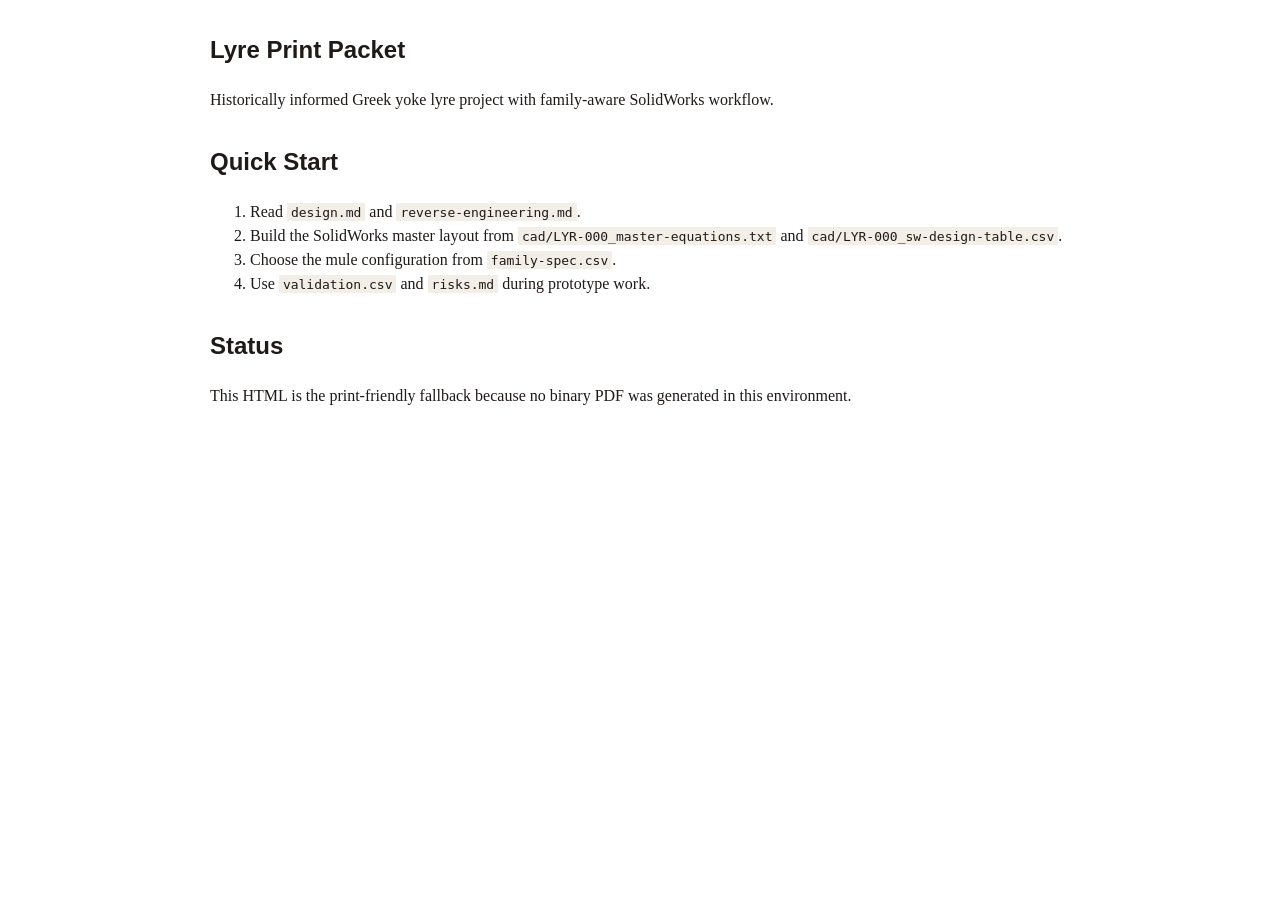
==== commit 541fefed: "Recover from 2026-05-18 hygiene-bot stash; restore 40 lyre packet files (CAD notes, images, BOM, han" ====
--- a/print-packet.html
+++ b/print-packet.html
@@ -1,461 +1,32 @@
-<!doctype html><html lang="en"><head><meta charset="utf-8"><meta name="viewport" content="width=device-width, initial-scale=1"><title>Lyre Build Packet Print Packet</title><style>body{font-family:Arial,sans-serif;line-height:1.5;max-width:1040px;margin:32px auto;padding:0 24px;color:#1f1a14}h1,h2{color:#3D2817}table{border-collapse:collapse;width:100%;font-size:12px;margin:12px 0}th,td{border:1px solid #d8cbb8;padding:6px 8px;text-align:left;vertical-align:top}th{background:#3D2817;color:#fff}code,pre{background:#f2ebda}pre{padding:12px;overflow:auto}.page-break{page-break-before:always}@media print{body{margin:0;max-width:none}}</style></head><body><h1>Lyre Build Packet Print Packet</h1>
-<p>Generated: 2026-05-18</p>
-<p>Packet folder: repository root</p>
-<h2>Readiness Boundary</h2>
-<p>This is a prototype-planning scaffold for a compact 10-string plucked lyre. It supports design review, sourcing review, string schedule review, and first CAD layout. It is not build-ready and does not claim measured tuning data, reviewed CAD/DXF authority, verified sourcing, or a shop-validated frame under string load.</p>
-<h2>File Map</h2>
-<table><thead><tr><th>File</th><th>Purpose</th></tr></thead><tbody>
-<tr><td><code>design.md</code></td><td>Design narrative and readiness boundary.</td></tr>
-<tr><td><code>string-schedule.csv</code></td><td>String target schedule and unresolved gauge/tension fields.</td></tr>
-<tr><td><code>bridge-soundboard-load-register.csv</code></td><td>Bridge, soundboard, tuning pin, yoke, and joinery load gates.</td></tr>
-<tr><td><code>visual-output-register.csv</code></td><td>Visual authority register.</td></tr>
-<tr><td><code>bom.csv</code></td><td>Starter bill of materials.</td></tr>
-<tr><td><code>sourcing.csv</code></td><td>Supplier/search tracker.</td></tr>
-<tr><td><code>cut-list.csv</code></td><td>Stock and cut plan.</td></tr>
-<tr><td><code>drawing-brief.md</code></td><td>Drawing authority brief.</td></tr>
-<tr><td><code>cad/README.md</code></td><td>CAD skeleton notes.</td></tr>
-<tr><td><code>drawings/README.md</code></td><td>Drawing queue notes.</td></tr>
-<tr><td><code>assembly-manual.md</code></td><td>Shop-facing sequence.</td></tr>
-<tr><td><code>validation.csv</code></td><td>Measurement and validation gates.</td></tr>
-<tr><td><code>supplier-rfq.md</code></td><td>Supplier RFQ template.</td></tr>
-<tr><td><code>visual-bom-brief.md</code></td><td>Visual BOM brief.</td></tr>
-<tr><td><code>photo-shotlist.md</code></td><td>Documentation shot list.</td></tr>
-<tr><td><code>risks.md</code></td><td>Risk register.</td></tr>
-<tr><td><code>README.md</code></td><td>Repository overview.</td></tr>
-<tr><td><code>wolfram-starter.wl</code></td><td>Local Wolfram starter.</td></tr>
-</tbody></table>
-<div class="page-break"></div>
-<h2>design.md</h2>
-<p>Design narrative and readiness boundary.</p>
-<h1>Lyre Design</h1>
-<h2>Intent</h2>
-<p>Create a small bench-buildable lyre packet that can move from concept to a</p>
-<p>first shop prototype without hiding the important string-load unknowns. The</p>
-<p>baseline is a compact 10-string plucked instrument with a flat soundboard,</p>
-<p>two arms, a crossbar/yoke, and individual tuning pins.</p>
-<h2>Readiness</h2>
-<p>Prototype-planning scaffold. This is suitable for design review, sourcing</p>
-<p>review, and first CAD layout. It is not ready for unattended fabrication.</p>
-<h2>Governing Model</h2>
-<p>Strings use the Mersenne-Taylor relationship:</p>
-<pre><code>f = (1 / (2 L)) * sqrt(T / mu)
-mu = density * pi * (diameter / 2)^2</code></pre>
-<p>Use A4 = 440 Hz equal temperament for targets. Treat all string tensions as</p>
-<p>unknown until the actual string material, gauge, and measured or supplier</p>
-<p>density/breaking strength are recorded in <code>string-schedule.csv</code>.</p>
-<h2>Baseline Assumptions</h2>
-<table><thead><tr><th>Parameter</th><th>Baseline</th><th>Notes</th></tr></thead><tbody>
-<tr><td>String count</td><td>10</td><td>Diatonic C4-D4-E4-F4-G4-A4-B4-C5-D5-E5</td></tr>
-<tr><td>Scale length</td><td>21 in nominal</td><td>May be fanned 18-23 in for ergonomics and tension</td></tr>
-<tr><td>String material</td><td>Nylon or fluorocarbon</td><td>Gut is possible but not the first prototype default</td></tr>
-<tr><td>Soundboard</td><td>0.125-0.160 in spruce, cedar, or birch ply</td><td>Final thickness requires tap and deflection checks</td></tr>
-<tr><td>Frame stock</td><td>0.75 in hardwood</td><td>Grain must run continuously through arms where possible</td></tr>
-<tr><td>Tuning hardware</td><td>Zither pins</td><td>Pilot holes and pin torque need validation</td></tr>
-<tr><td>Target total tension</td><td>80-120 lbf</td><td>Design frame with margin before stringing</td></tr>
-</tbody></table>
-<h2>String Schedule Boundary</h2>
-<p><code>string-schedule.csv</code> names the C4-E5 target set and holds the fields that must</p>
-<p>be resolved before the frame is treated as structurally reviewed:</p>
-<ul>
-<li><code>gauge_or_diameter_in</code></li>
-<li><code>linear_density_source</code></li>
-<li><code>estimated_tension_lbf</code></li>
-<li><code>percent_breaking</code></li>
-<li><code>risk_flags</code></li>
-</ul>
-<p>Rows with <code>status=TBD</code> or blank tension fields are placeholders. They are</p>
-<p>useful for layout discussion, but they are not a stringing recipe or a load</p>
-<p>proof.</p>
-<h2>Bridge, Soundboard, And Joinery Gates</h2>
-<p><code>bridge-soundboard-load-register.csv</code> is the load-path checklist for the first</p>
-<p>prototype. It keeps bridge downbearing, soundboard deflection, pin hold,</p>
-<p>crossbar/yoke grain direction, and arm-to-yoke joinery visible as separate</p>
-<p>gates. Do not drill final pin holes, cut final bridge/nut slots, or publish CNC</p>
-<p>toolpaths until these rows have measured or reviewed evidence.</p>
-<h2>Tension Safety Notes</h2>
-<ul>
-<li>Keep the first prototype below 70 percent of estimated breaking load for all</li>
-</ul>
-<p>treble monofilament strings.</p>
-<ul>
-<li>Confirm the crossbar/yoke is not loaded in short grain.</li>
-<li>Bring strings to pitch gradually, alternating across the frame.</li>
-<li>Stop the build if the soundboard crowns, the yoke twists, or tuning pins</li>
-</ul>
-<p>creep under static load.</p>
-<h2>Known Gaps</h2>
-<ul>
-<li>No measured string-gauge schedule yet.</li>
-<li>No CAD frame deflection check yet.</li>
-<li>No bridge downbearing measurement yet.</li>
-<li>No joinery load-path drawing or proof-load coupon yet.</li>
-<li>No supplier price or stock verification yet.</li>
-<li>No prototype tuning data.</li>
-</ul>
-<div class="page-break"></div>
-<h2>string-schedule.csv</h2>
-<p>String target schedule and unresolved gauge/tension fields.</p>
-<table><thead><tr><th>string_id</th><th>target_note</th><th>target_hz</th><th>scale_length_in</th><th>material_family</th><th>gauge_or_diameter_in</th><th>linear_density_source</th><th>estimated_tension_lbf</th><th>percent_breaking</th><th>retuning_factor</th><th>status</th><th>risk_flags</th><th>next_action</th><th>notes</th></tr></thead><tbody>
-<tr><td>LYR-S01</td><td>C4</td><td>261.63</td><td>21.0</td><td>nylon_or_fluorocarbon</td><td>TBD</td><td>measurement_required</td><td></td><td></td><td>1.000</td><td>TBD</td><td>unknown_gauge;unknown_tension</td><td>Select supplier string data or measure sample diameter/density before pitch-up</td><td>Bass-side first article row; do not drill final bridge/nut slots from this placeholder.</td></tr>
-<tr><td>LYR-S02</td><td>D4</td><td>293.66</td><td>21.0</td><td>nylon_or_fluorocarbon</td><td>TBD</td><td>measurement_required</td><td></td><td></td><td>1.122</td><td>TBD</td><td>unknown_gauge;unknown_tension</td><td>Select supplier string data or measure sample diameter/density before pitch-up</td><td></td></tr>
-<tr><td>LYR-S03</td><td>E4</td><td>329.63</td><td>21.0</td><td>nylon_or_fluorocarbon</td><td>TBD</td><td>measurement_required</td><td></td><td></td><td>1.260</td><td>TBD</td><td>unknown_gauge;unknown_tension</td><td>Select supplier string data or measure sample diameter/density before pitch-up</td><td></td></tr>
-<tr><td>LYR-S04</td><td>F4</td><td>349.23</td><td>21.0</td><td>nylon_or_fluorocarbon</td><td>TBD</td><td>measurement_required</td><td></td><td></td><td>1.335</td><td>TBD</td><td>unknown_gauge;unknown_tension</td><td>Select supplier string data or measure sample diameter/density before pitch-up</td><td></td></tr>
-<tr><td>LYR-S05</td><td>G4</td><td>392.00</td><td>21.0</td><td>nylon_or_fluorocarbon</td><td>TBD</td><td>measurement_required</td><td></td><td></td><td>1.498</td><td>TBD</td><td>unknown_gauge;unknown_tension</td><td>Select supplier string data or measure sample diameter/density before pitch-up</td><td></td></tr>
-<tr><td>LYR-S06</td><td>A4</td><td>440.00</td><td>21.0</td><td>nylon_or_fluorocarbon</td><td>TBD</td><td>measurement_required</td><td></td><td></td><td>1.682</td><td>TBD</td><td>unknown_gauge;unknown_tension</td><td>Select supplier string data or measure sample diameter/density before pitch-up</td><td>A4 reference row; tuner calibration must be logged before acceptance.</td></tr>
-<tr><td>LYR-S07</td><td>B4</td><td>493.88</td><td>21.0</td><td>nylon_or_fluorocarbon</td><td>TBD</td><td>measurement_required</td><td></td><td></td><td>1.888</td><td>TBD</td><td>unknown_gauge;unknown_tension</td><td>Select supplier string data or measure sample diameter/density before pitch-up</td><td></td></tr>
-<tr><td>LYR-S08</td><td>C5</td><td>523.25</td><td>21.0</td><td>nylon_or_fluorocarbon</td><td>TBD</td><td>measurement_required</td><td></td><td></td><td>2.000</td><td>TBD</td><td>unknown_gauge;unknown_tension</td><td>Select supplier string data or measure sample diameter/density before pitch-up</td><td></td></tr>
-<tr><td>LYR-S09</td><td>D5</td><td>587.33</td><td>21.0</td><td>nylon_or_fluorocarbon</td><td>TBD</td><td>measurement_required</td><td></td><td></td><td>2.245</td><td>TBD</td><td>unknown_gauge;unknown_tension</td><td>Select supplier string data or measure sample diameter/density before pitch-up</td><td></td></tr>
-<tr><td>LYR-S10</td><td>E5</td><td>659.25</td><td>21.0</td><td>nylon_or_fluorocarbon</td><td>TBD</td><td>measurement_required</td><td></td><td></td><td>2.520</td><td>TBD</td><td>unknown_gauge;unknown_tension</td><td>Select supplier string data or measure sample diameter/density before pitch-up</td><td>Treble-side row; keep below 70 percent breaking load after gauge selection.</td></tr>
-</tbody></table>
-<div class="page-break"></div>
-<h2>bridge-soundboard-load-register.csv</h2>
-<p>Bridge, soundboard, tuning pin, yoke, and joinery load gates.</p>
-<table><thead><tr><th>check_id</th><th>area</th><th>artifact_or_member</th><th>claim_status</th><th>evidence_required</th><th>acceptance_gate</th><th>next_action</th><th>notes</th></tr></thead><tbody>
-<tr><td>LOAD-001</td><td>string_schedule</td><td>string-schedule.csv</td><td>measurement_required</td><td>supplier density/breaking strength or measured sample diameter and mass</td><td>each string has gauge, estimated_tension_lbf, percent_breaking, and risk flags resolved before full pitch-up</td><td>Choose a real string set or measure sample strings</td><td>Current rows are pitch targets and placeholders, not a final load table.</td></tr>
-<tr><td>LOAD-010</td><td>total_frame_load</td><td>crossbar/yoke</td><td>measurement_required</td><td>summed string tensions from resolved schedule plus safety factor</td><td>total estimated load is recorded and reviewed against yoke grain direction and joint design</td><td>Update after string schedule is resolved</td><td>Do not drill the pin row until this check is complete.</td></tr>
-<tr><td>LOAD-020</td><td>tuning_pin_hold</td><td>tuning pin scrap block</td><td>measurement_required</td><td>scrap-block pilot-hole torque test and 24-hour creep observation</td><td>pins hold three retune cycles with &lt;=5 cents drift per hour</td><td>Drill a scrap coupon with selected pin and wood species</td><td>Blocks trust in pitch-up data.</td></tr>
-<tr><td>LOAD-030</td><td>bridge_downbearing</td><td>bridge and nut</td><td>measurement_required</td><td>bridge height, break angle, slot radius, and downbearing estimate</td><td>bridge/nut slots are polished and do not cut strings during pitch-up</td><td>Make a bridge/nut coupon after string gauge selection</td><td>No final slot spacing until string gauges are chosen.</td></tr>
-<tr><td>LOAD-040</td><td>soundboard_deflection</td><td>soundboard/top</td><td>measurement_required</td><td>flatness before stringing, half-tension deflection, full-tension deflection, and 24-hour recheck</td><td>permanent movement is &lt;=0.030 in and no crown/crack develops</td><td>Record deflection with straightedge or dial indicator</td><td>Soundboard thickness remains a prototype assumption.</td></tr>
-<tr><td>LOAD-050</td><td>joinery_load_path</td><td>arms-to-yoke and body joints</td><td>measurement_required</td><td>full-size drawing or CAD notes showing long-grain load path, glue area, and pin edge distance</td><td>no loaded member depends on short grain; pin holes meet edge-distance gate</td><td>Add drawing/CAD detail before cutting final frame</td><td>This is the main structural review gate.</td></tr>
-<tr><td>LOAD-060</td><td>prototype_pitchup</td><td>assembled first article</td><td>measurement_required</td><td>pitch-up log with before/after yoke distance, arm spread, bridge height, and tuning drift</td><td>no visible frame movement and pitch drift is documented after 24 hours</td><td>Fill validation.csv and photo-shotlist evidence after first pitch-up</td><td>Prototype evidence required before readiness promotion.</td></tr>
-</tbody></table>
-<div class="page-break"></div>
-<h2>visual-output-register.csv</h2>
-<p>Visual authority register.</p>
-<table><thead><tr><th>artifact_id</th><th>path</th><th>artifact_kind</th><th>role</th><th>authority</th><th>derived_from</th><th>dimension_claim</th><th>fabrication_required</th><th>notes</th></tr></thead><tbody>
-<tr><td>IMG-001</td><td>images/P-Lyre-Harp-1200x1200-1_1080xinspiration.webp</td><td>photo_reference</td><td>photo_reference</td><td>reference_only</td><td></td><td>none</td><td>false</td><td>Inspiration/reference image only; does not control string scale, bridge placement, soundboard thickness, joinery, or toolpaths.</td></tr>
-<tr><td>HTML-001</td><td>explorer.html</td><td>render_preview</td><td>story</td><td>concept_only</td><td></td><td>none</td><td>false</td><td>Studio review surface for packet navigation; not fabrication authority.</td></tr>
-<tr><td>PDF-001</td><td>print-packet.pdf</td><td>render_preview</td><td>story</td><td>concept_only</td><td></td><td>none</td><td>false</td><td>Printable packet export for review; dimensions remain subject to string schedule and drawing authority gates.</td></tr>
-<tr><td>PPT-001</td><td>capstone-deck.pptx</td><td>render_preview</td><td>story</td><td>concept_only</td><td></td><td>none</td><td>false</td><td>Presentation export only; does not control fabrication geometry.</td></tr>
-</tbody></table>
-<div class="page-break"></div>
-<h2>bom.csv</h2>
-<p>Starter bill of materials.</p>
-<table><thead><tr><th>item</th><th>qty</th><th>unit</th><th>material_or_spec</th><th>estimated_cost_usd</th><th>notes</th></tr></thead><tbody>
-<tr><td>Frame hardwood blank</td><td>1</td><td>ea</td><td>maple, cherry, walnut, or similar clear hardwood, 0.75 in nominal</td><td>45</td><td>Avoid knots and short grain through arms</td></tr>
-<tr><td>Soundboard panel</td><td>1</td><td>ea</td><td>spruce, cedar, or birch aircraft ply, 0.125-0.160 in</td><td>25</td><td>Prototype thickness to be validated by deflection and tone</td></tr>
-<tr><td>Back or rim spacer stock</td><td>1</td><td>set</td><td>hardwood or plywood strips</td><td>15</td><td>Supports soundbox depth if boxed body is selected</td></tr>
-<tr><td>Zither tuning pins</td><td>10</td><td>ea</td><td>0.197 in or compatible lyre/harp pin</td><td>18</td><td>Pilot-hole fit and torque must be tested on scrap</td></tr>
-<tr><td>Bridge and nut stock</td><td>2</td><td>ea</td><td>hard maple, bone, or dense hardwood</td><td>8</td><td>Round contact points to reduce string breakage</td></tr>
-<tr><td>String set</td><td>1</td><td>set</td><td>nylon or fluorocarbon monofilament gauges TBD</td><td>35</td><td>Gauge schedule must be calculated and tested</td></tr>
-<tr><td>Adhesive</td><td>1</td><td>lot</td><td>wood glue suitable for instrument joints</td><td>8</td><td>Use fresh adhesive and full clamp coverage</td></tr>
-<tr><td>Finish</td><td>1</td><td>lot</td><td>shellac, oil-varnish, or waterborne clear finish</td><td>15</td><td>Do not finish string contact surfaces until fit is final</td></tr>
-</tbody></table>
-<div class="page-break"></div>
-<h2>sourcing.csv</h2>
-<p>Supplier/search tracker.</p>
-<table><thead><tr><th>item</th><th>required_spec</th><th>search_terms</th><th>supplier_candidates</th><th>date_checked</th><th>unit_price_usd</th><th>lead_time</th><th>substitution_risk</th><th>notes</th></tr></thead><tbody>
-<tr><td>Zither pins</td><td>10 matching pins with compatible wrench and pilot recommendations</td><td>zither tuning pins harp lyre 0.197 inch</td><td>music hardware suppliers; luthier suppliers</td><td>TBD</td><td>TBD</td><td>TBD</td><td>Medium</td><td>Pin diameter and wood species affect holding torque</td></tr>
-<tr><td>Monofilament strings</td><td>nylon or fluorocarbon gauges from calculated schedule</td><td>nylon monofilament harp strings fluorocarbon music string</td><td>harp string suppliers; fishing leader only if specs are documented</td><td>TBD</td><td>TBD</td><td>TBD</td><td>High</td><td>Density and breaking strength must be known</td></tr>
-<tr><td>Soundboard stock</td><td>quarter-sawn softwood or stable thin ply</td><td>spruce soundboard blank cedar soundboard birch aircraft plywood</td><td>luthier suppliers; specialty plywood suppliers</td><td>TBD</td><td>TBD</td><td>TBD</td><td>Medium</td><td>Tone and deflection vary by material</td></tr>
-<tr><td>Frame hardwood</td><td>clear straight-grain hardwood, 0.75 in nominal or thicker</td><td>instrument hardwood maple cherry walnut blank</td><td>local hardwood dealer; luthier tonewood supplier</td><td>TBD</td><td>TBD</td><td>TBD</td><td>Low</td><td>Avoid runout at arms</td></tr>
-<tr><td>Bridge/nut stock</td><td>dense wear-resistant string contact material</td><td>hard maple bridge blank bone nut blank</td><td>luthier suppliers</td><td>TBD</td><td>TBD</td><td>TBD</td><td>Low</td><td>Must polish smooth to prevent string cuts</td></tr>
-</tbody></table>
-<div class="page-break"></div>
-<h2>cut-list.csv</h2>
-<p>Stock and cut plan.</p>
-<table><thead><tr><th>part</th><th>qty</th><th>rough_dimensions_in</th><th>final_dimensions_in</th><th>material</th><th>grain_or_orientation</th><th>operation</th><th>notes</th></tr></thead><tbody>
-<tr><td>Left arm</td><td>1</td><td>1.0 x 2.0 x 22.0</td><td>0.75 x profile x 21.0</td><td>clear hardwood</td><td>grain follows arm curve</td><td>bandsaw/CNC profile then rasp/sand</td><td>Leave extra at yoke joint until fitted</td></tr>
-<tr><td>Right arm</td><td>1</td><td>1.0 x 2.0 x 22.0</td><td>0.75 x profile x 21.0</td><td>clear hardwood</td><td>grain follows arm curve</td><td>bandsaw/CNC profile then rasp/sand</td><td>Mirror left arm</td></tr>
-<tr><td>Crossbar/yoke</td><td>1</td><td>1.0 x 1.5 x 16.0</td><td>0.75 x 1.0 x fitted length</td><td>clear hardwood</td><td>long grain end to end</td><td>drill pin row after layout verification</td><td>No short-grain load path</td></tr>
-<tr><td>Soundboard</td><td>1</td><td>0.160 x 13.0 x 18.0</td><td>0.125-0.160 x body profile</td><td>spruce/cedar/ply</td><td>long grain vertical</td><td>template trim and brace if needed</td><td>Final thickness TBD</td></tr>
-<tr><td>Bridge</td><td>1</td><td>0.5 x 0.5 x 12.0</td><td>profile TBD</td><td>hard maple or bone</td><td>long grain along string row</td><td>shape, slot, polish</td><td>Confirm spacing before slots</td></tr>
-<tr><td>Nut</td><td>1</td><td>0.375 x 0.5 x 12.0</td><td>profile TBD</td><td>hard maple or bone</td><td>long grain along string row</td><td>shape, slot, polish</td><td>Slots must match final gauges</td></tr>
-</tbody></table>
-<div class="page-break"></div>
-<h2>drawing-brief.md</h2>
-<p>Drawing authority brief.</p>
-<h1>Lyre Drawing Brief</h1>
-<p>Required first drawings:</p>
-<ul>
-<li>Full-size front elevation with string fan, bridge, nut, yoke, and pin row.</li>
-<li>Side section through body/soundboard showing bridge height and downbearing.</li>
-<li>Crossbar/yoke detail with pin spacing, pilot diameter, and edge distance.</li>
-<li>Arm joint detail showing grain direction and glue surface.</li>
-<li>Soundboard bridge patch, brace or reinforcement zones, and no-cut/no-carve</li>
-</ul>
-<p>zones around loaded areas.</p>
-<ul>
-<li>Explicit datum from <code>string-schedule.csv</code> so bridge, nut, and pin row update</li>
-</ul>
-<p>from the string paths rather than from decoration.</p>
-<p>All drawings should label dimensions in inches, include metric equivalents for</p>
-<p>hardware, and mark TBD dimensions that depend on final string gauges. Drawing</p>
-<p>outputs remain draft review artifacts until the string schedule and load</p>
-<p>register have selected-string and prototype evidence.</p>
-<div class="page-break"></div>
-<h2>cad/README.md</h2>
-<p>CAD skeleton notes.</p>
-<h1>CAD Starter Notes</h1>
-<p>Model the lyre as separate frame, soundboard, bridge, nut, and pin components.</p>
-<p>Expose parameters for string count, string spacing, nominal scale length, yoke</p>
-<p>width, soundboard thickness, and bridge height. Add construction planes for</p>
-<p>each string path so the bridge and pin row can be regenerated from the string</p>
-<p>table.</p>
-<p>Minimum skeleton parameters:</p>
-<ul>
-<li><code>string_count</code></li>
-<li><code>scale_length_in</code></li>
-<li><code>string_spacing_bridge_in</code></li>
-<li><code>string_spacing_pin_row_in</code></li>
-<li><code>bridge_height_in</code></li>
-<li><code>soundboard_thickness_in</code></li>
-<li><code>pin_edge_distance_in</code></li>
-<li><code>yoke_section_height_in</code></li>
-<li><code>arm_section_width_in</code></li>
-<li><code>bridge_patch_length_in</code></li>
-</ul>
-<p>The CAD model is a source scaffold until <code>string-schedule.csv</code> and</p>
-<p><code>bridge-soundboard-load-register.csv</code> have enough evidence to declare a</p>
-<p>reviewed fabrication authority.</p>
-<div class="page-break"></div>
-<h2>drawings/README.md</h2>
-<p>Drawing queue notes.</p>
-<h1>Drawings</h1>
-<p>Starter folder for lyre drawings. The first deliverable should be a dimensioned</p>
-<p>front elevation tied to <code>string-schedule.csv</code>, <code>design.md</code>, and</p>
-<p><code>wolfram-starter.wl</code>.</p>
-<p>Required first views:</p>
-<ul>
-<li>front elevation with all string paths, bridge, nut, yoke, pin row, and loaded</li>
-</ul>
-<p>grain direction;</p>
-<ul>
-<li>side section through the bridge/soundboard showing bridge height, break angle,</li>
-</ul>
-<p>bridge patch, and soundboard thickness;</p>
-<ul>
-<li>arm-to-yoke joinery detail with glue area, grain direction, and pin-row edge</li>
-</ul>
-<p>distance;</p>
-<ul>
-<li>bridge and nut slot detail after final gauges are selected.</li>
-</ul>
-<p>Drawings are draft review artifacts until the schedule and load register are</p>
-<p>filled with selected string and prototype evidence.</p>
-<div class="page-break"></div>
-<h2>assembly-manual.md</h2>
-<p>Shop-facing sequence.</p>
-<h1>Lyre Assembly Manual</h1>
-<h2>Tools</h2>
-<p>Bandsaw or CNC router, drill press, brad-point bits, clamps, rasps/files,</p>
-<p>sanding blocks, tuner, calipers, straightedge, and stringing wrench.</p>
-<h2>Build Sequence</h2>
-<ol>
-<li>Make a full-size layout with string path, bridge, nut, yoke, and pin row.</li>
-<li>Cut frame arms and crossbar oversize, keeping grain continuous through the</li>
-</ol>
-<p>loaded members.</p>
-<ol>
-<li>Dry-fit the frame and mark the actual speaking lengths.</li>
-<li>Cut and fit the soundboard or soundbox panel.</li>
-<li>Glue the frame and soundboard with flat cauls and full clamp support.</li>
-<li>Shape and polish the bridge and nut. Do not cut final slots until the gauge</li>
-</ol>
-<p>schedule is confirmed.</p>
-<ol>
-<li>Drill pin pilot holes in scrap first, then in the yoke after torque testing.</li>
-<li>Install strings gradually, moving across the set instead of loading one side</li>
-</ol>
-<p>fully before the other.</p>
-<ol>
-<li>Tune in stages over 24 hours and record movement in <code>validation.csv</code>.</li>
-</ol>
-<h2>Safety</h2>
-<p>Wear eye protection when stringing. Stand out of the string plane during first</p>
-<p>pitch-up. If a frame member moves visibly, detune before inspecting.</p>
-<div class="page-break"></div>
-<h2>validation.csv</h2>
-<p>Measurement and validation gates.</p>
-<table><thead><tr><th>check_id</th><th>area</th><th>target</th><th>method</th><th>tolerance</th><th>measured</th><th>result</th><th>evidence</th><th>next_action</th></tr></thead><tbody>
-<tr><td>VAL-001</td><td>String tuning</td><td>C4 through E5 target pitches at A4=440</td><td>chromatic tuner after 24 hour settle</td><td>+/- 10 cents</td><td>TBD</td><td>TBD</td><td>string-schedule.csv plus pitch-up log</td><td>Adjust gauge, scale length, or bridge compensation</td></tr>
-<tr><td>VAL-002</td><td>String safety</td><td>all strings below 70 percent estimated break</td><td>calculate from supplier density and break strength</td><td>&lt;=70 percent</td><td>TBD</td><td>TBD</td><td>string-schedule.csv</td><td>Change gauge/material before full pitch</td></tr>
-<tr><td>VAL-003</td><td>Frame deflection</td><td>no permanent yoke or arm movement under full tension</td><td>measure before stringing, half tension, full tension, and after 24 hours</td><td>&lt;=0.030 in movement</td><td>TBD</td><td>TBD</td><td>bridge-soundboard-load-register.csv</td><td>Increase section, add lamination, or reduce total tension</td></tr>
-<tr><td>VAL-004</td><td>Tuning pin hold</td><td>pins hold pitch through three retune cycles</td><td>mark pin angle and pitch drift on a scrap-block coupon</td><td>&lt;=5 cents drift per hour</td><td>TBD</td><td>TBD</td><td>bridge-soundboard-load-register.csv</td><td>Revise pilot hole or pin spec</td></tr>
-<tr><td>VAL-005</td><td>Ergonomics</td><td>comfortable lap/bench playing reach</td><td>player mockup photos and reach notes</td><td>no wrist strain</td><td>TBD</td><td>TBD</td><td>photo-shotlist.md plus mockup notes</td><td>Revise body width/string fan</td></tr>
-<tr><td>VAL-006</td><td>Finish clearance</td><td>finish does not bind pins or string slots</td><td>dry fit after finish cure</td><td>free movement</td><td>TBD</td><td>TBD</td><td>assembly log</td><td>Mask or rework contact areas</td></tr>
-<tr><td>VAL-007</td><td>Bridge and soundboard load</td><td>bridge/nut slots and soundboard tolerate first pitch-up</td><td>record bridge height, slot radius, break angle, top flatness, and deflection</td><td>no string cutting; no visible top crown or cracking</td><td>TBD</td><td>TBD</td><td>bridge-soundboard-load-register.csv</td><td>Rework bridge/nut or soundboard thickness before continuing</td></tr>
-<tr><td>VAL-008</td><td>Joinery load path</td><td>arms, yoke, body, and pin row avoid short-grain failure</td><td>review full-size drawing or CAD detail before cutting final frame</td><td>loaded grain direction and pin edge distance explicitly shown</td><td>TBD</td><td>TBD</td><td>drawing-brief.md and bridge-soundboard-load-register.csv</td><td>Revise yoke/arm joint, pin row, or lamination strategy</td></tr>
-</tbody></table>
-<div class="page-break"></div>
-<h2>supplier-rfq.md</h2>
-<p>Supplier RFQ template.</p>
-<h1>Supplier RFQ Draft</h1>
-<p>Hello,</p>
-<p>I am sourcing parts for a 10-string prototype lyre. Please quote the following</p>
-<p>items or recommend substitutions that meet the same use case:</p>
-<ul>
-<li>10 matching zither or harp tuning pins with recommended pilot-hole size.</li>
-<li>Nylon or fluorocarbon monofilament strings suitable for C4 through E5 at</li>
-</ul>
-<p>approximately 18-23 in speaking length.</p>
-<ul>
-<li>Optional matching tuning wrench.</li>
-</ul>
-<p>Please include material specifications, breaking strength or rated tension,</p>
-<p>unit price, minimum order quantity, lead time, and shipping options.</p>
-<p>Thank you.</p>
-<div class="page-break"></div>
-<h2>visual-bom-brief.md</h2>
-<p>Visual BOM brief.</p>
-<h1>Visual BOM Brief</h1>
-<p>Create a one-page visual BOM with the assembled lyre at top, then callouts for</p>
-<p>frame hardwood, soundboard, tuning pins, strings, bridge, nut, adhesive, and</p>
-<p>finish. Use real photos or CAD renders when available. Mark any concept images</p>
-<p>as placeholders until replaced by shop or supplier images.</p>
-<div class="page-break"></div>
-<h2>photo-shotlist.md</h2>
-<p>Documentation shot list.</p>
-<h1>Photo Shotlist</h1>
-<ul>
-<li>Orthographic front view of full-size layout before cutting.</li>
-<li>Close-up of grain direction through arms and yoke.</li>
-<li>Pin pilot-hole test block with bit sizes labeled.</li>
-<li>Dry-fit frame before glue.</li>
-<li>Bridge and nut blank before and after slotting.</li>
-<li>First stringing with safety setup visible.</li>
-<li>Tuner readings for all 10 strings after 24 hour settle.</li>
-</ul>
-<div class="page-break"></div>
-<h2>risks.md</h2>
-<p>Risk register.</p>
-<h1>Lyre Risks</h1>
-<h2>Safety</h2>
-<ul>
-<li>String breakage during first pitch-up can injure eyes or hands.</li>
-<li>Tuning pins may release suddenly if pilot holes are oversized.</li>
-</ul>
-<h2>Structural</h2>
-<ul>
-<li>The yoke and arms carry the full string load and must avoid short-grain</li>
-</ul>
-<p>failure.</p>
-<ul>
-<li>Soundboard thickness is not validated; excessive bridge load may crown or</li>
-</ul>
-<p>crack the board.</p>
-<ul>
-<li>Arm-to-yoke joinery and pin-row edge distance are not yet backed by a reviewed</li>
-</ul>
-<p>drawing or proof-load coupon.</p>
-<h2>Acoustic</h2>
-<ul>
-<li>Gauge schedule is not measured yet, so tone balance may be uneven.</li>
-<li>Bridge and nut slot quality can dominate sustain and string life.</li>
-</ul>
-<h2>Sourcing</h2>
-<ul>
-<li>Live prices, availability, and lead times are not checked.</li>
-<li>Fishing-line substitutions are risky unless density and breaking strength are</li>
-</ul>
-<p>documented.</p>
-<h2>Readiness</h2>
-<p>Remain at prototype-planning scaffold status until the CAD layout, string</p>
-<p>schedule, bridge/soundboard load register, and first prototype validation rows</p>
-<p>are complete.</p>
-<div class="page-break"></div>
-<h2>README.md</h2>
-<p>Repository overview.</p>
-<h1>Lyre</h1>
-<p>Root-mode build packet scaffold for a small plucked lyre, aligned with the</p>
-<p>instrument-maker packet shape.</p>
-<h2>Readiness</h2>
-<p>Prototype-planning scaffold. The packet now has a design basis, first-pass</p>
-<p>string assumptions, BOM, sourcing, cut list, validation plan, risks, photo plan,</p>
-<p>drawing brief, CAD notes, and Wolfram starter. It is not build-ready because no</p>
-<p>shop prototype, measured tuning data, reviewed CAD/DXF authority, sourceability</p>
-<p>check, or string-load proof has been completed.</p>
-<h2>Packet Contents</h2>
-<ul>
-<li><code>explorer.html</code> - studio overview linking the packet evidence, validation gates,</li>
-</ul>
-<p>print packet, Wolfram starter, CAD/drawing queues, and learn-to-play material.</p>
-<ul>
-<li><code>design.md</code> - design intent, physics model, assumptions, and known gaps.</li>
-<li><code>bom.csv</code> - first-pass parts and estimated costs.</li>
-<li><code>sourcing.csv</code> - source specifications and search terms.</li>
-<li><code>cut-list.csv</code> - rough and final stock plan.</li>
-<li><code>string-schedule.csv</code> - C4-E5 target schedule with gauge/tension fields left</li>
-</ul>
-<p>measurement-required until supplier or sample-string data exists.</p>
-<ul>
-<li><code>bridge-soundboard-load-register.csv</code> - bridge, soundboard, yoke, pin, and</li>
-</ul>
-<p>joinery load gates.</p>
-<ul>
-<li><code>visual-output-register.csv</code> - records the reference image and review exports</li>
-</ul>
-<p>as non-authoritative visuals.</p>
-<ul>
-<li><code>validation.csv</code> - tuning, load, ergonomic, and finish checks.</li>
-<li><code>assembly-manual.md</code> - staged build notes for the first prototype.</li>
-<li><code>drawing-brief.md</code> and <code>drawings/README.md</code> - drawing starter notes.</li>
-<li><code>cad/README.md</code> - CAD starter notes.</li>
-<li><code>wolfram-starter.wl</code> and <code>wolfram/README.md</code> - string model starter.</li>
-<li><code>risks.md</code> - safety, structural, sourcing, and readiness risks.</li>
-<li><code>photo-shotlist.md</code> - documentation image plan.</li>
-</ul>
-<h2>String-Scale Assumptions</h2>
-<p>Baseline: 10 strings, C4 through E5 diatonic, 21 in nominal speaking length,</p>
-<p>nylon or fluorocarbon monofilament, and a conservative prototype target below</p>
-<p>70 percent of estimated breaking load. The exact gauge schedule remains a</p>
-<p>validation task in <code>string-schedule.csv</code>; empty tension fields are intentional</p>
-<p>and must not be treated as final load data.</p>
-<h2>Build Review Checklist</h2>
-<p>Before this packet moves beyond scaffold status, review the string chart</p>
-<p>against real supplier data. The lyre frame looks simple, but the crossbar and</p>
-<p>arms carry the entire string load continuously. The first review should confirm</p>
-<p>that no loaded member depends on short grain, that tuning pins have enough edge</p>
-<p>distance, and that the bridge/nut contact surfaces are smooth enough to avoid</p>
-<p>cutting monofilament strings.</p>
-<p>CAD should start from a full-size front elevation. Keep the string paths as</p>
-<p>reference geometry, then derive the bridge, nut, yoke, and pin row from those</p>
-<p>paths. Do not hand-place the pin row independently from the string schedule.</p>
-<h2>Validation Boundary</h2>
-<p>This packet supports design review and prototype planning only. The following</p>
-<p>evidence is still required before claiming build-ready or validated status:</p>
-<ul>
-<li>Calculated gauge schedule using measured or supplier-provided density and</li>
-</ul>
-<p>breaking strength.</p>
-<ul>
-<li>Scrap-block tuning pin torque and creep test.</li>
-<li>CAD or full-size drawing that shows the string fan, yoke, bridge, nut, and</li>
-</ul>
-<p>loaded grain direction.</p>
-<ul>
-<li>First pitch-up log showing frame movement and tuning drift after 24 hours.</li>
-<li>Prototype photos that match the photo shotlist.</li>
-</ul>
-<h2>Shop Notes</h2>
-<p>Bring strings up to pitch in several passes rather than tuning one string to</p>
-<p>final pitch before the others. Record the before/after yoke distance, arm</p>
-<p>spread, and bridge height. If the frame moves visibly or a pin rotates under</p>
-<p>load, detune and revise the structure before continuing.</p>
-<h2>License</h2>
-<p>[CC BY 4.0](LICENSE) - see LICENSE for details.</p>
-<div class="page-break"></div>
-<h2>wolfram-starter.wl</h2>
-<p>Local Wolfram starter.</p>
-<pre><code>(* Lyre string schedule starter. Values are first-pass assumptions. *)
-ClearAll[&quot;Global`*&quot;];
-a4 = 440;
-freqFromMidi[m_] := a4*2^((m - 69)/12);
-stringTension[f_, scaleIn_, linearDensity_] := (2*scaleIn*f)^2*linearDensity;
-percentBreak[scaleIn_, f_, densityLbIn3_, breakPsi_] :=
-  densityLbIn3*4*scaleIn^2*f^2/(breakPsi*386.4)*100;
-
-notes = &lt;|&quot;C4&quot; -&gt; 60, &quot;D4&quot; -&gt; 62, &quot;E4&quot; -&gt; 64, &quot;F4&quot; -&gt; 65, &quot;G4&quot; -&gt; 67,
-  &quot;A4&quot; -&gt; 69, &quot;B4&quot; -&gt; 71, &quot;C5&quot; -&gt; 72, &quot;D5&quot; -&gt; 74, &quot;E5&quot; -&gt; 76|&gt;;
-scaleLengthIn = 21;
-nylonDensityLbIn3 = 0.04155;
-nylonBreakPsi = 44600;
-
-Dataset[
-  KeyValueMap[
-    &lt;|&quot;note&quot; -&gt; #1, &quot;frequencyHz&quot; -&gt; N[freqFromMidi[#2]],
-      &quot;percentBreakIdeal&quot; -&gt; N[percentBreak[scaleLengthIn, freqFromMidi[#2],
-        nylonDensityLbIn3, nylonBreakPsi]]|&gt; &amp;,
-    notes
-  ]
-]</code></pre></body></html>+<!doctype html>
+<html lang="en">
+<head>
+  <meta charset="utf-8">
+  <title>Lyre Print Packet</title>
+  <style>
+    body { font-family: Georgia, serif; margin: 2rem auto; max-width: 860px; line-height: 1.5; color: #1f1a17; }
+    h1, h2 { font-family: Arial, sans-serif; }
+    section { page-break-inside: avoid; margin-bottom: 2rem; }
+    code { background: #f3eee8; padding: 0.1rem 0.25rem; }
+  </style>
+</head>
+<body>
+  <section>
+    <h1>Lyre Print Packet</h1>
+    <p>Historically informed Greek yoke lyre project with family-aware SolidWorks workflow.</p>
+  </section>
+  <section>
+    <h2>Quick Start</h2>
+    <ol>
+      <li>Read <code>design.md</code> and <code>reverse-engineering.md</code>.</li>
+      <li>Build the SolidWorks master layout from <code>cad/LYR-000_master-equations.txt</code> and <code>cad/LYR-000_sw-design-table.csv</code>.</li>
+      <li>Choose the mule configuration from <code>family-spec.csv</code>.</li>
+      <li>Use <code>validation.csv</code> and <code>risks.md</code> during prototype work.</li>
+    </ol>
+  </section>
+  <section>
+    <h2>Status</h2>
+    <p>This HTML is the print-friendly fallback because no binary PDF was generated in this environment.</p>
+  </section>
+</body>
+</html>
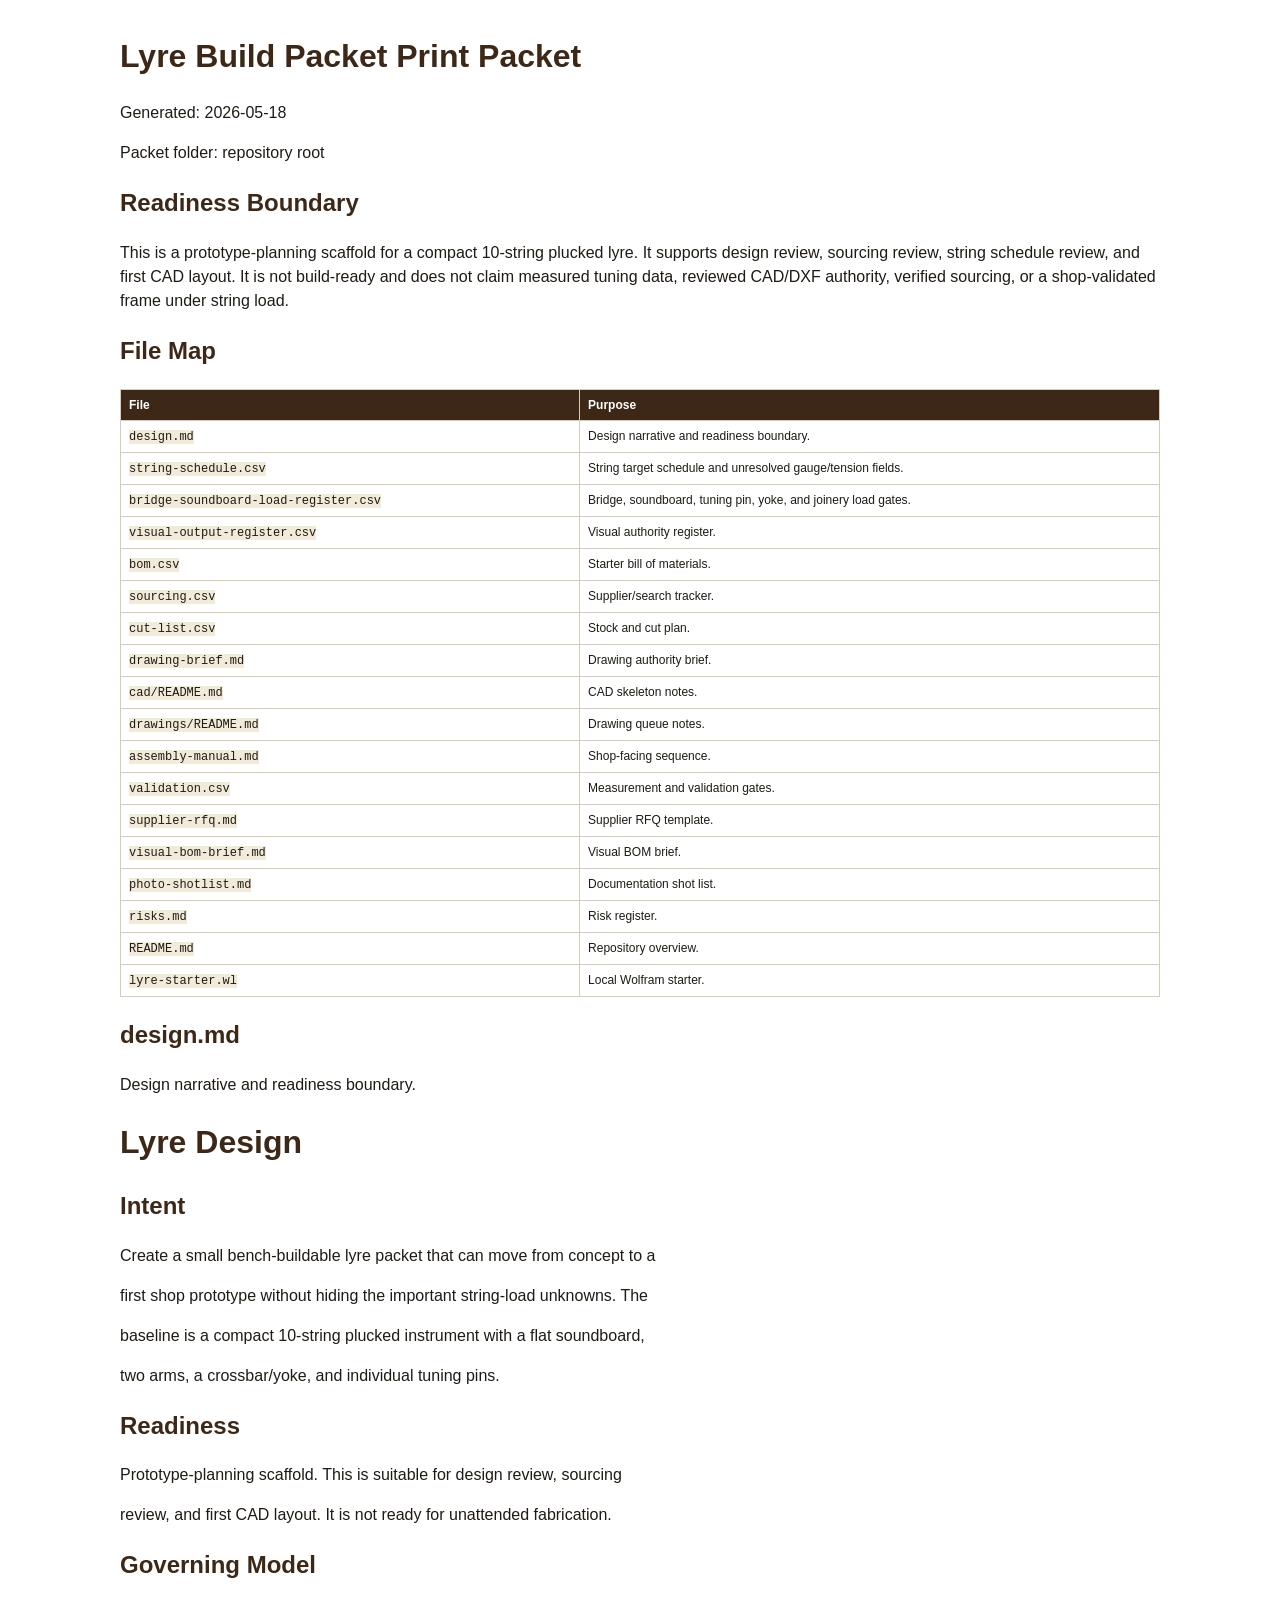
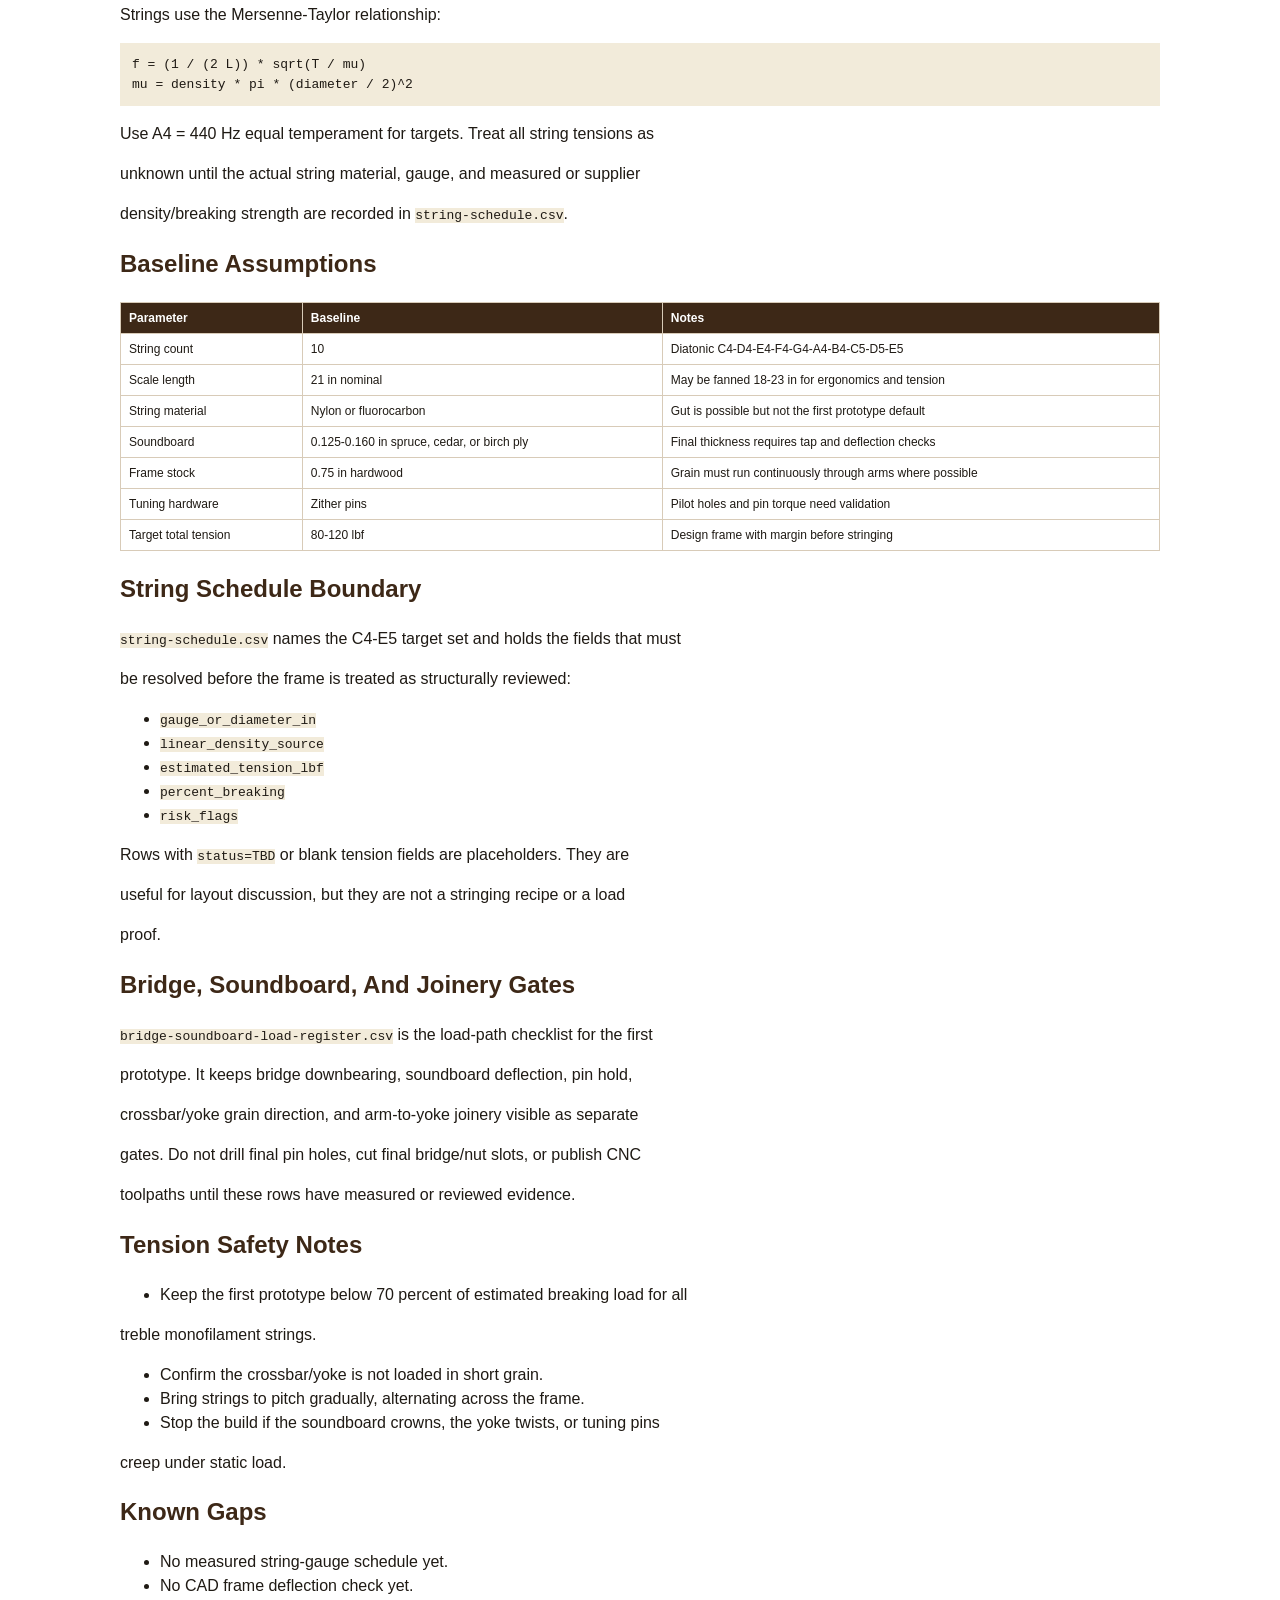
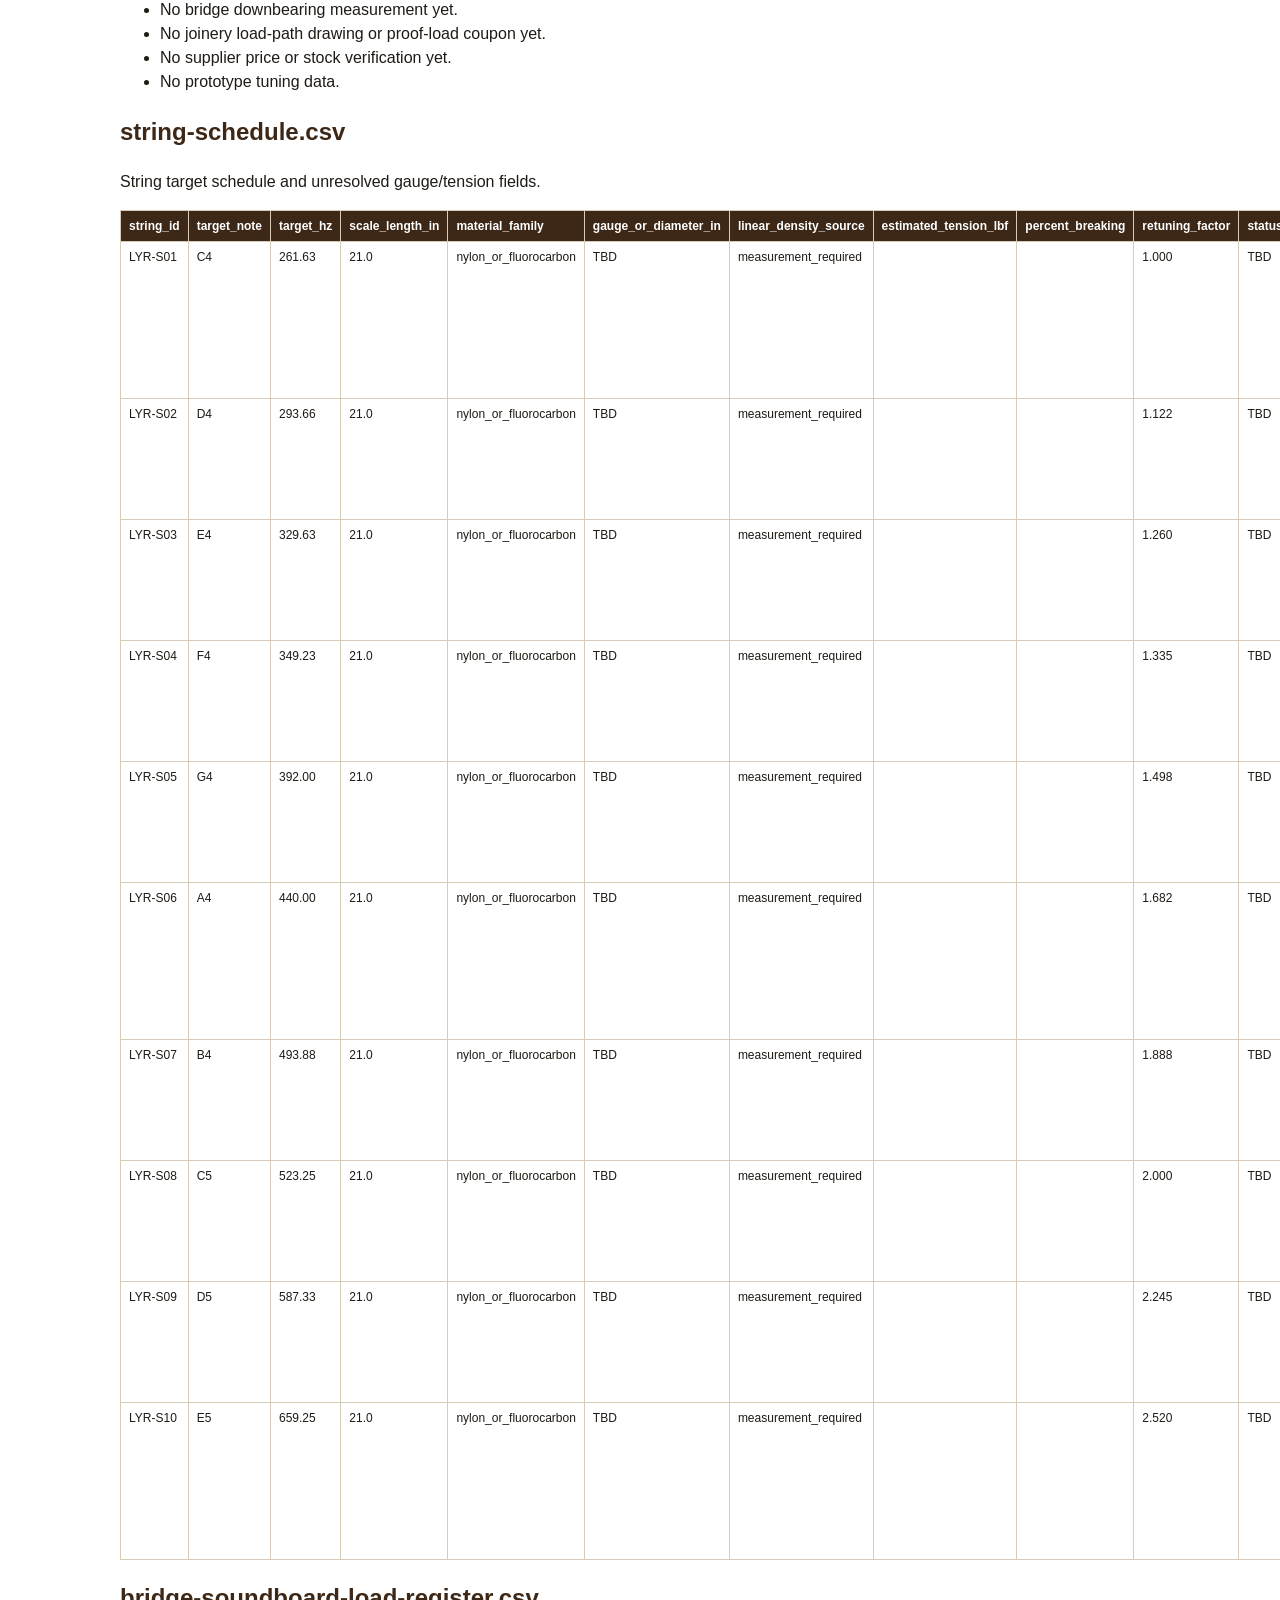
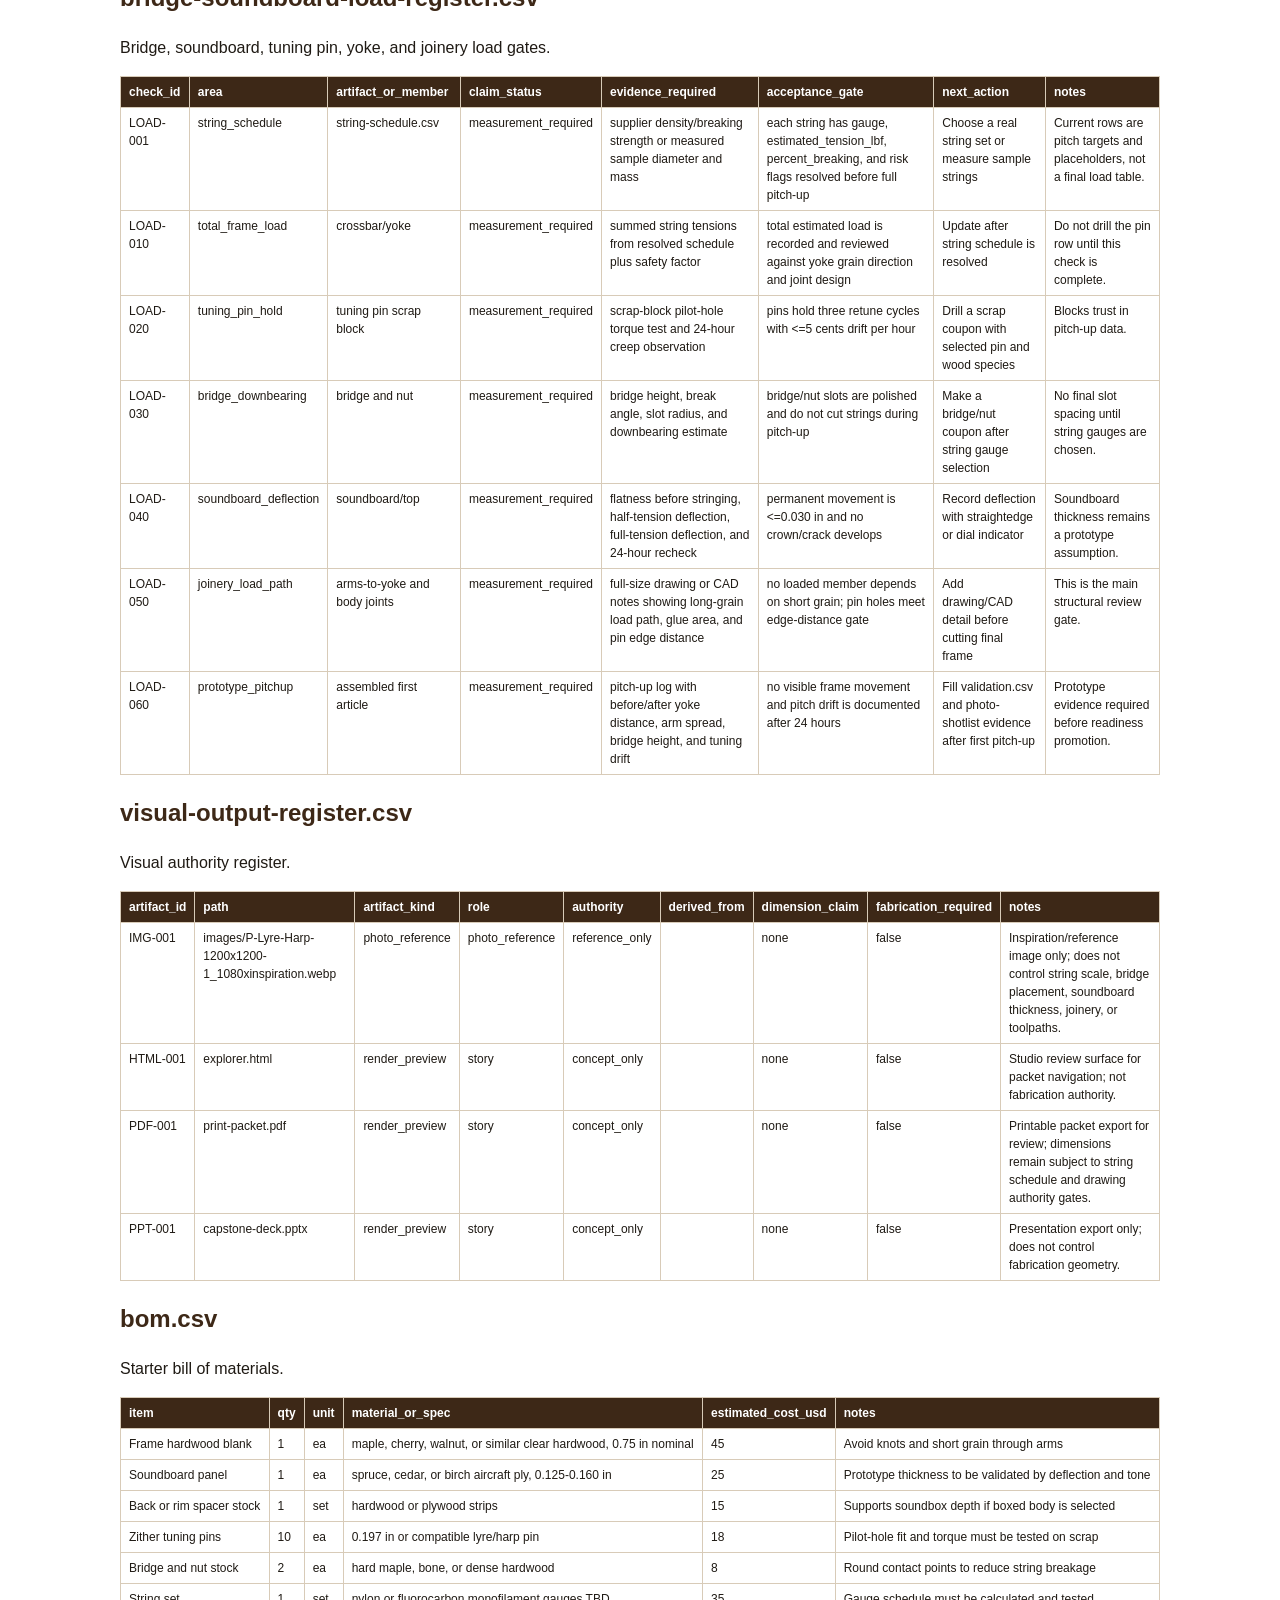
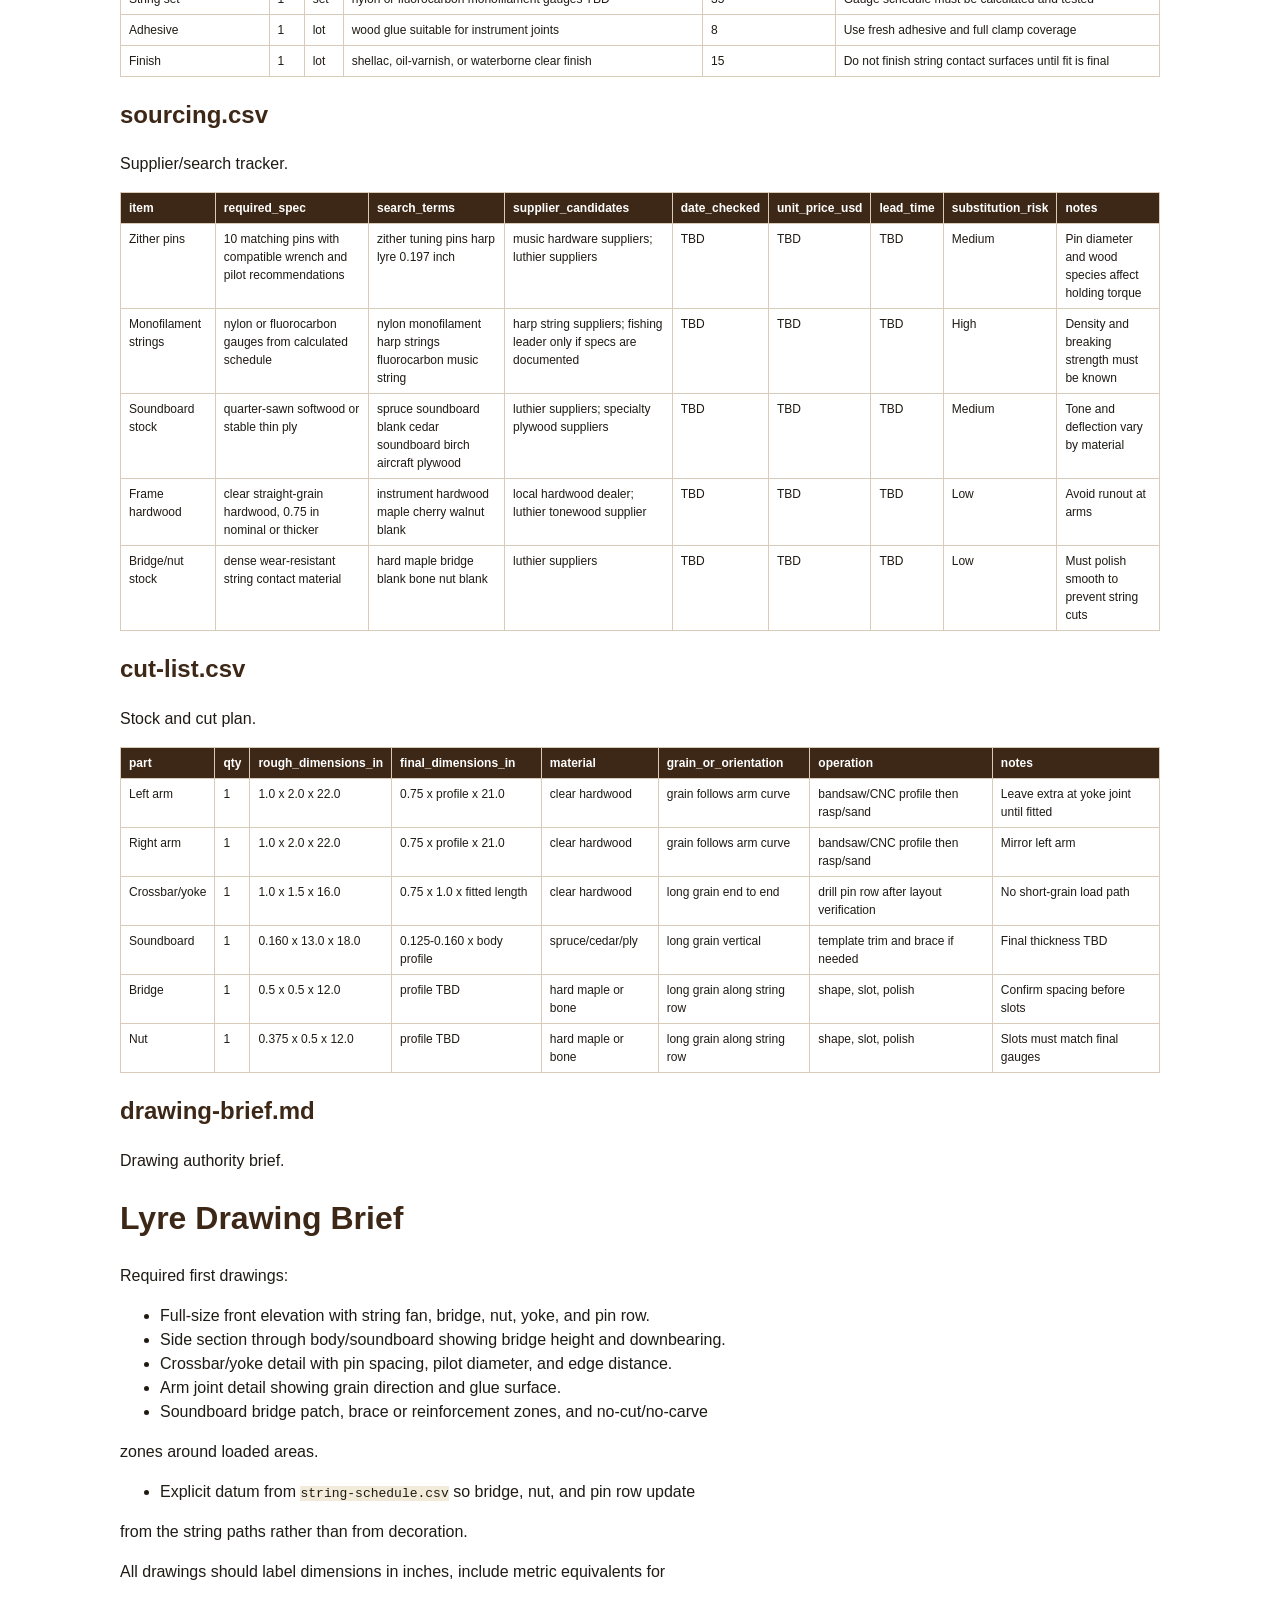
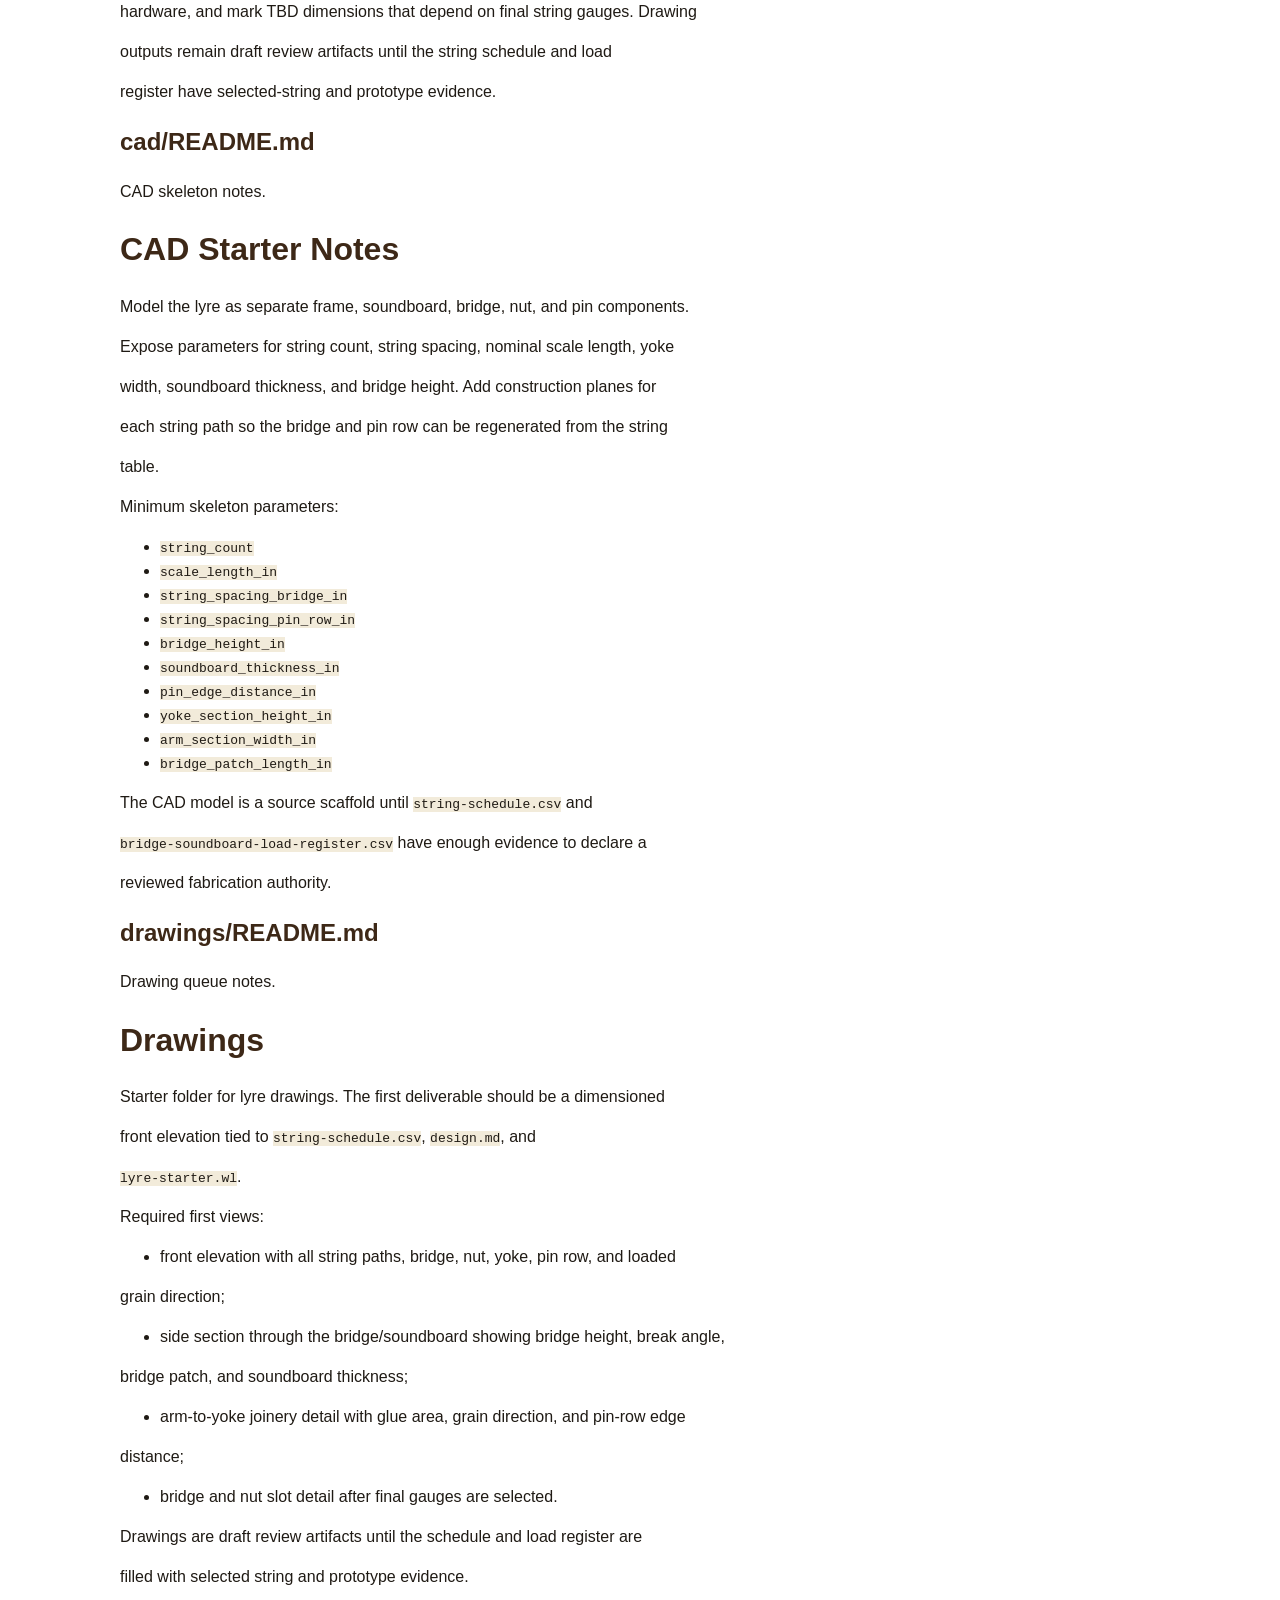
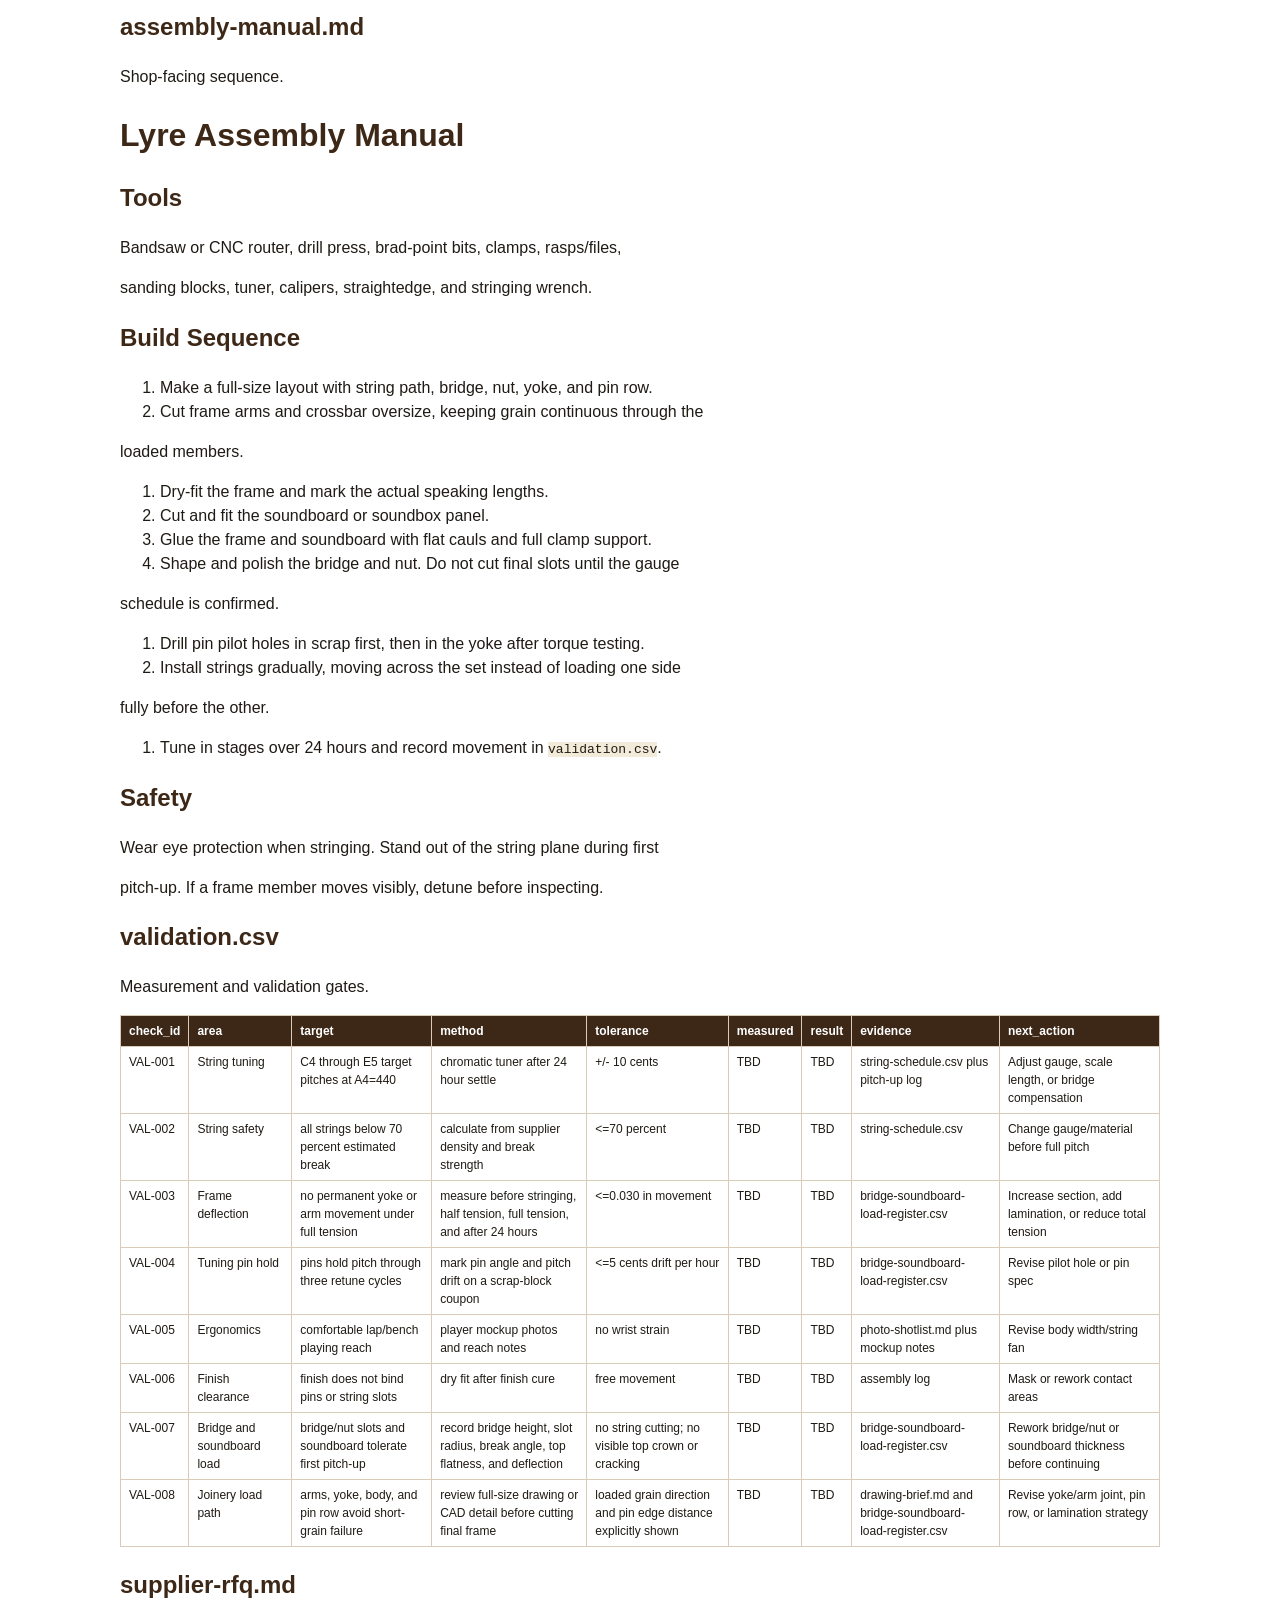
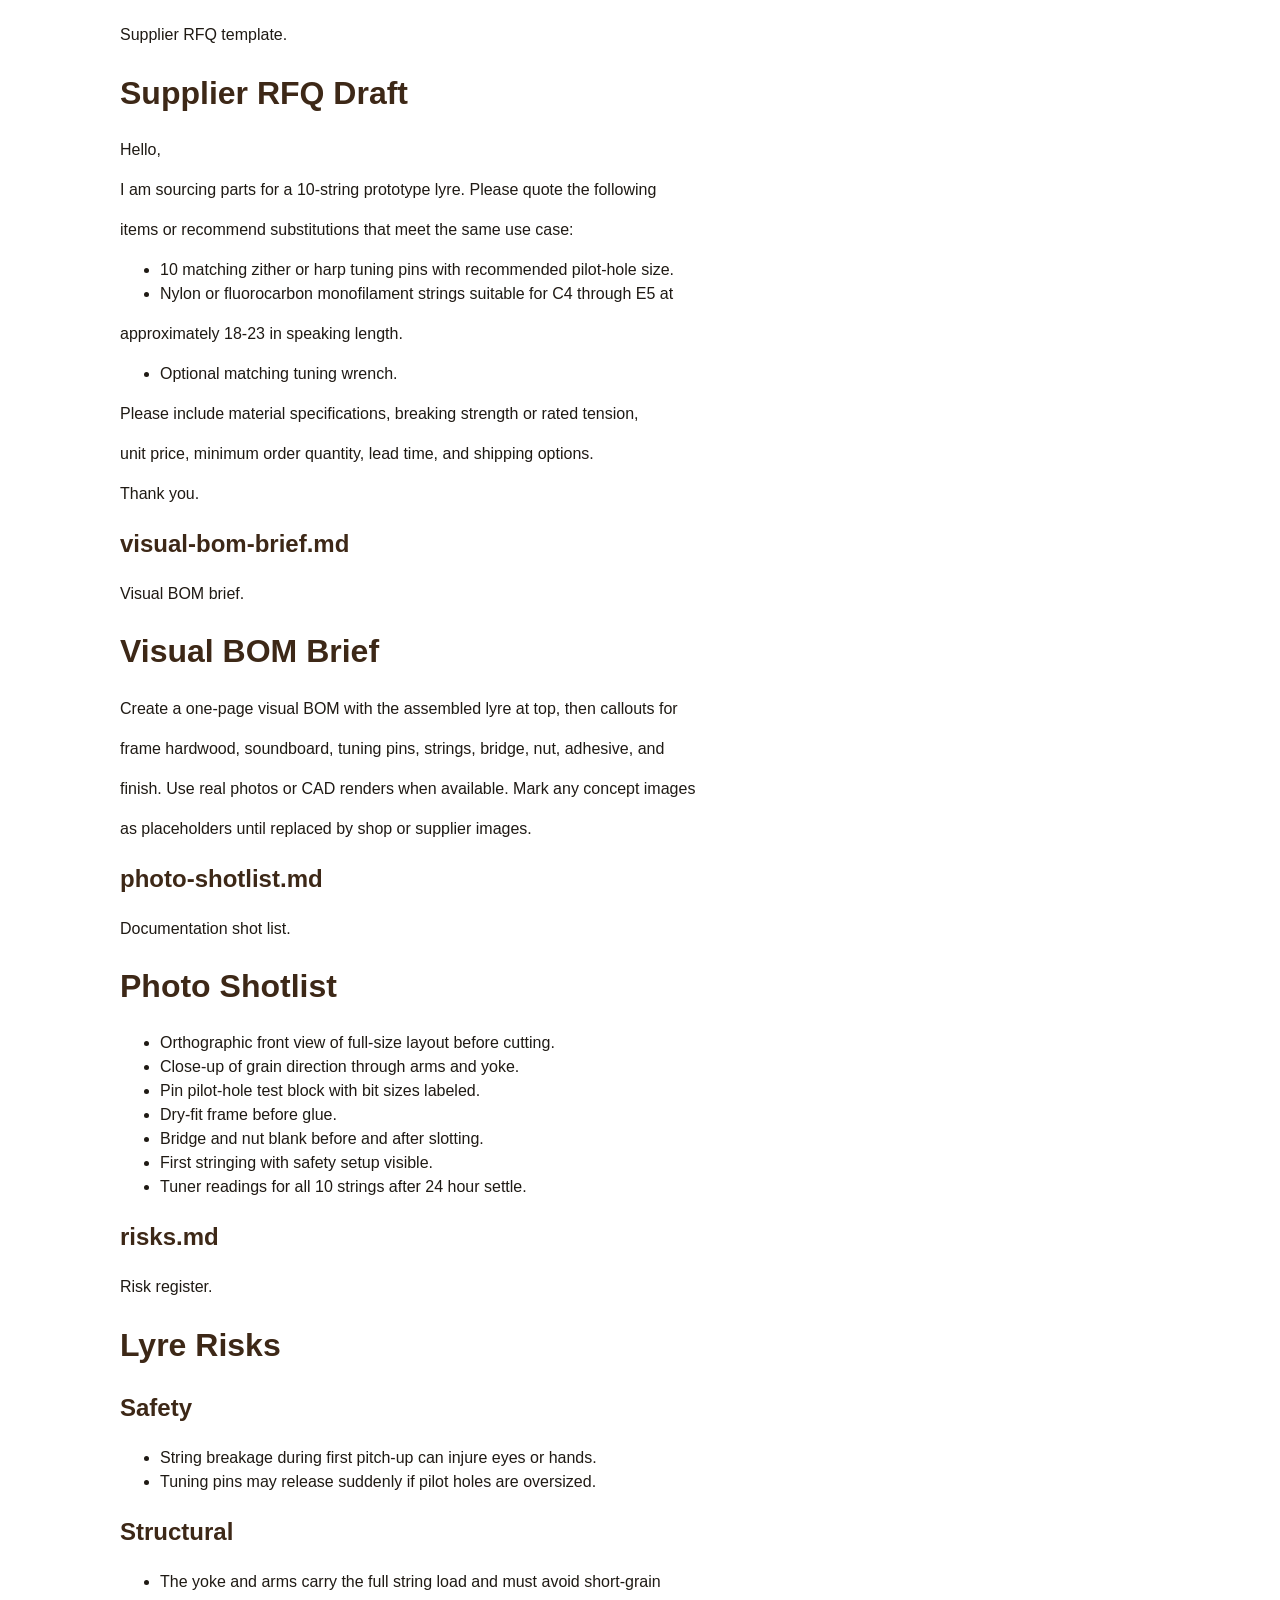
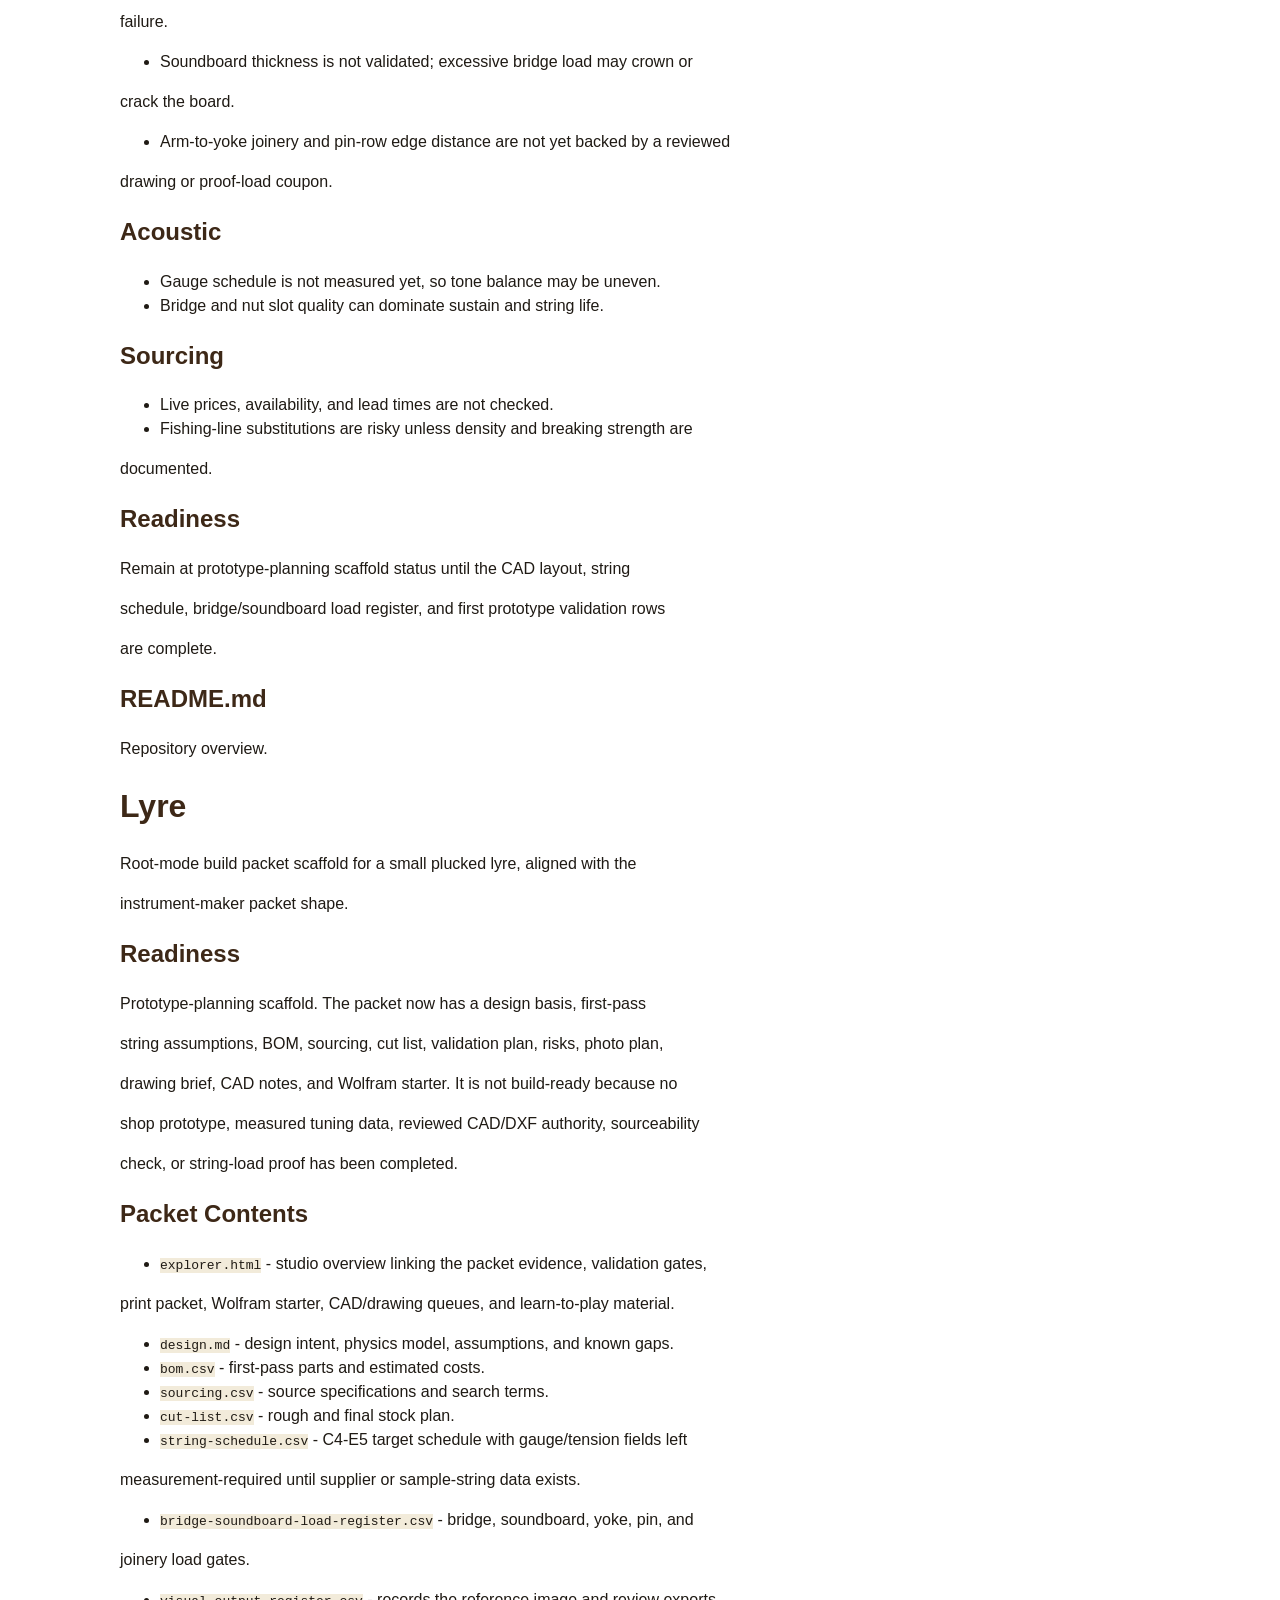
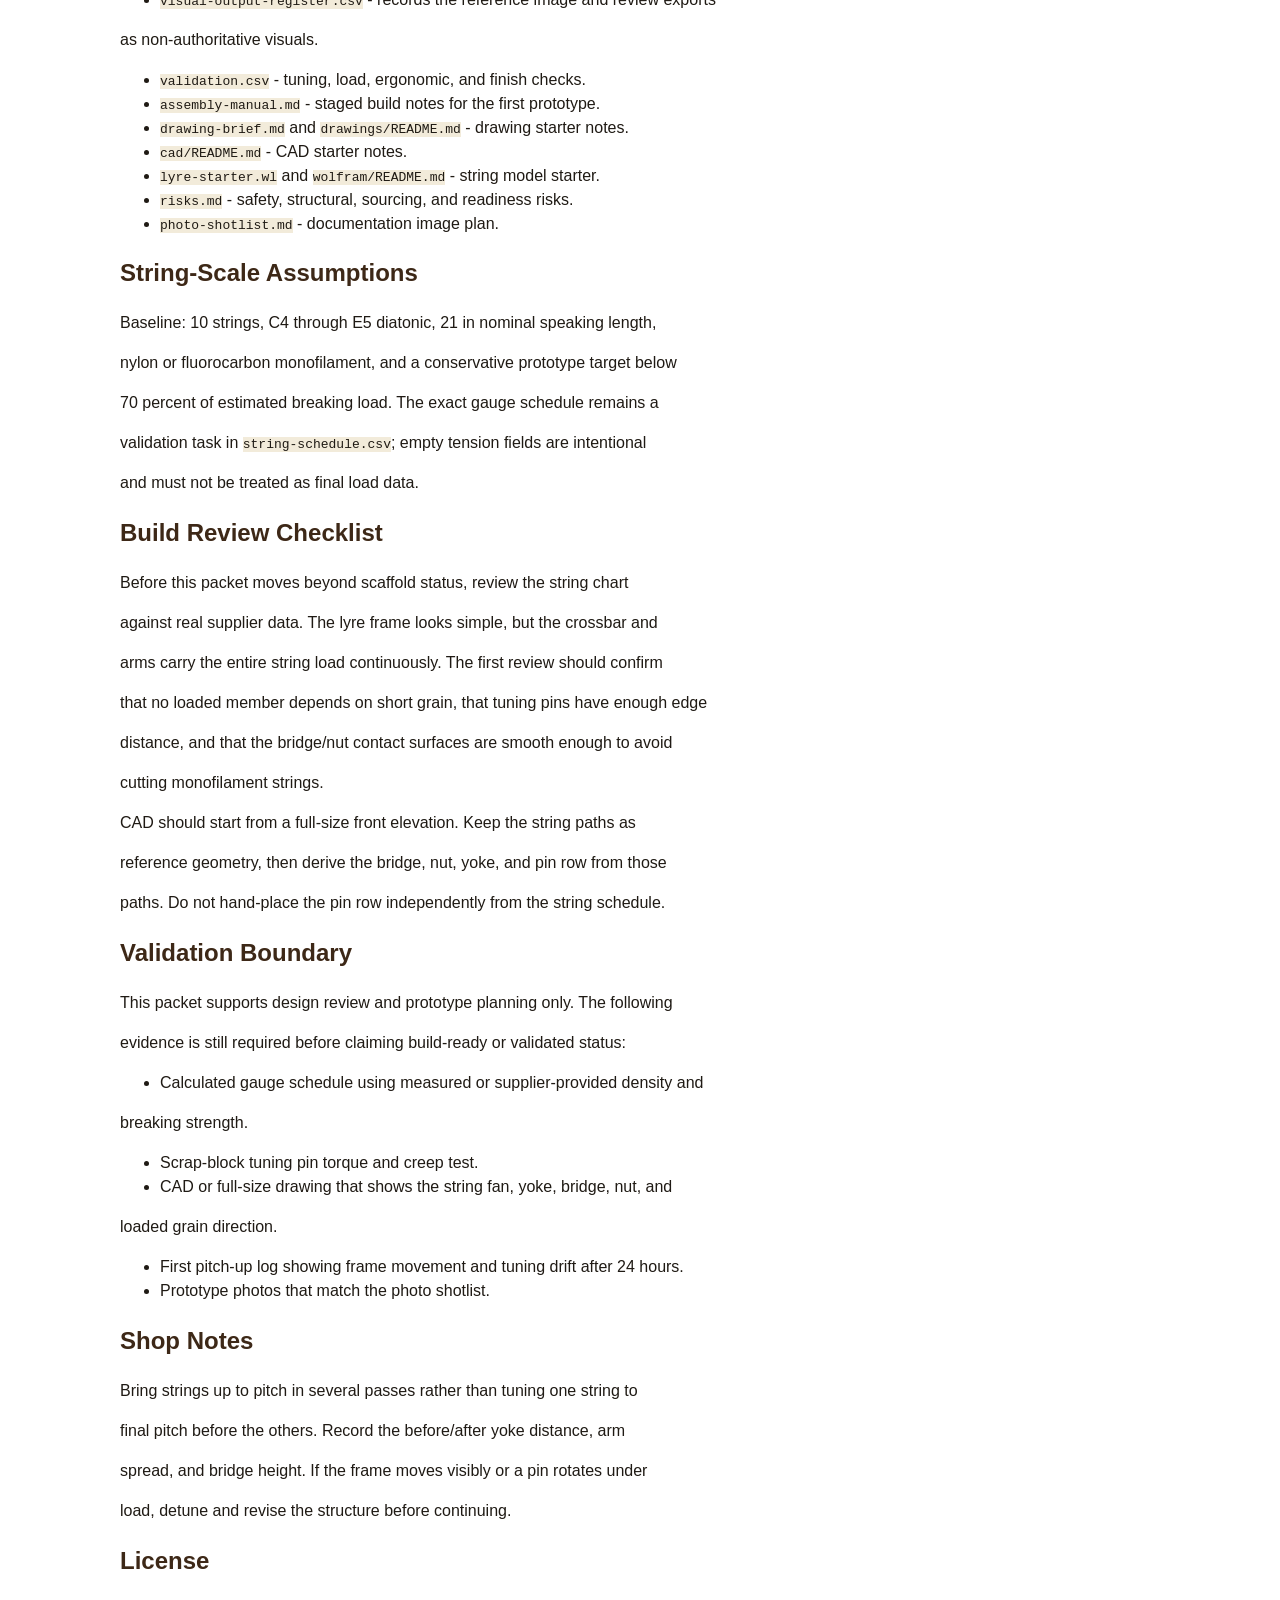
==== commit a61ac4d2: "wolfram-rename(lyre): unique {slug}-starter.wl + dedupe + ref fixes (cloud-sync naming)" ====
--- a/print-packet.html
+++ b/print-packet.html
@@ -1,32 +1,461 @@
-<!doctype html>
-<html lang="en">
-<head>
-  <meta charset="utf-8">
-  <title>Lyre Print Packet</title>
-  <style>
-    body { font-family: Georgia, serif; margin: 2rem auto; max-width: 860px; line-height: 1.5; color: #1f1a17; }
-    h1, h2 { font-family: Arial, sans-serif; }
-    section { page-break-inside: avoid; margin-bottom: 2rem; }
-    code { background: #f3eee8; padding: 0.1rem 0.25rem; }
-  </style>
-</head>
-<body>
-  <section>
-    <h1>Lyre Print Packet</h1>
-    <p>Historically informed Greek yoke lyre project with family-aware SolidWorks workflow.</p>
-  </section>
-  <section>
-    <h2>Quick Start</h2>
-    <ol>
-      <li>Read <code>design.md</code> and <code>reverse-engineering.md</code>.</li>
-      <li>Build the SolidWorks master layout from <code>cad/LYR-000_master-equations.txt</code> and <code>cad/LYR-000_sw-design-table.csv</code>.</li>
-      <li>Choose the mule configuration from <code>family-spec.csv</code>.</li>
-      <li>Use <code>validation.csv</code> and <code>risks.md</code> during prototype work.</li>
-    </ol>
-  </section>
-  <section>
-    <h2>Status</h2>
-    <p>This HTML is the print-friendly fallback because no binary PDF was generated in this environment.</p>
-  </section>
-</body>
-</html>
+<!doctype html><html lang="en"><head><meta charset="utf-8"><meta name="viewport" content="width=device-width, initial-scale=1"><title>Lyre Build Packet Print Packet</title><style>body{font-family:Arial,sans-serif;line-height:1.5;max-width:1040px;margin:32px auto;padding:0 24px;color:#1f1a14}h1,h2{color:#3D2817}table{border-collapse:collapse;width:100%;font-size:12px;margin:12px 0}th,td{border:1px solid #d8cbb8;padding:6px 8px;text-align:left;vertical-align:top}th{background:#3D2817;color:#fff}code,pre{background:#f2ebda}pre{padding:12px;overflow:auto}.page-break{page-break-before:always}@media print{body{margin:0;max-width:none}}</style></head><body><h1>Lyre Build Packet Print Packet</h1>
+<p>Generated: 2026-05-18</p>
+<p>Packet folder: repository root</p>
+<h2>Readiness Boundary</h2>
+<p>This is a prototype-planning scaffold for a compact 10-string plucked lyre. It supports design review, sourcing review, string schedule review, and first CAD layout. It is not build-ready and does not claim measured tuning data, reviewed CAD/DXF authority, verified sourcing, or a shop-validated frame under string load.</p>
+<h2>File Map</h2>
+<table><thead><tr><th>File</th><th>Purpose</th></tr></thead><tbody>
+<tr><td><code>design.md</code></td><td>Design narrative and readiness boundary.</td></tr>
+<tr><td><code>string-schedule.csv</code></td><td>String target schedule and unresolved gauge/tension fields.</td></tr>
+<tr><td><code>bridge-soundboard-load-register.csv</code></td><td>Bridge, soundboard, tuning pin, yoke, and joinery load gates.</td></tr>
+<tr><td><code>visual-output-register.csv</code></td><td>Visual authority register.</td></tr>
+<tr><td><code>bom.csv</code></td><td>Starter bill of materials.</td></tr>
+<tr><td><code>sourcing.csv</code></td><td>Supplier/search tracker.</td></tr>
+<tr><td><code>cut-list.csv</code></td><td>Stock and cut plan.</td></tr>
+<tr><td><code>drawing-brief.md</code></td><td>Drawing authority brief.</td></tr>
+<tr><td><code>cad/README.md</code></td><td>CAD skeleton notes.</td></tr>
+<tr><td><code>drawings/README.md</code></td><td>Drawing queue notes.</td></tr>
+<tr><td><code>assembly-manual.md</code></td><td>Shop-facing sequence.</td></tr>
+<tr><td><code>validation.csv</code></td><td>Measurement and validation gates.</td></tr>
+<tr><td><code>supplier-rfq.md</code></td><td>Supplier RFQ template.</td></tr>
+<tr><td><code>visual-bom-brief.md</code></td><td>Visual BOM brief.</td></tr>
+<tr><td><code>photo-shotlist.md</code></td><td>Documentation shot list.</td></tr>
+<tr><td><code>risks.md</code></td><td>Risk register.</td></tr>
+<tr><td><code>README.md</code></td><td>Repository overview.</td></tr>
+<tr><td><code>lyre-starter.wl</code></td><td>Local Wolfram starter.</td></tr>
+</tbody></table>
+<div class="page-break"></div>
+<h2>design.md</h2>
+<p>Design narrative and readiness boundary.</p>
+<h1>Lyre Design</h1>
+<h2>Intent</h2>
+<p>Create a small bench-buildable lyre packet that can move from concept to a</p>
+<p>first shop prototype without hiding the important string-load unknowns. The</p>
+<p>baseline is a compact 10-string plucked instrument with a flat soundboard,</p>
+<p>two arms, a crossbar/yoke, and individual tuning pins.</p>
+<h2>Readiness</h2>
+<p>Prototype-planning scaffold. This is suitable for design review, sourcing</p>
+<p>review, and first CAD layout. It is not ready for unattended fabrication.</p>
+<h2>Governing Model</h2>
+<p>Strings use the Mersenne-Taylor relationship:</p>
+<pre><code>f = (1 / (2 L)) * sqrt(T / mu)
+mu = density * pi * (diameter / 2)^2</code></pre>
+<p>Use A4 = 440 Hz equal temperament for targets. Treat all string tensions as</p>
+<p>unknown until the actual string material, gauge, and measured or supplier</p>
+<p>density/breaking strength are recorded in <code>string-schedule.csv</code>.</p>
+<h2>Baseline Assumptions</h2>
+<table><thead><tr><th>Parameter</th><th>Baseline</th><th>Notes</th></tr></thead><tbody>
+<tr><td>String count</td><td>10</td><td>Diatonic C4-D4-E4-F4-G4-A4-B4-C5-D5-E5</td></tr>
+<tr><td>Scale length</td><td>21 in nominal</td><td>May be fanned 18-23 in for ergonomics and tension</td></tr>
+<tr><td>String material</td><td>Nylon or fluorocarbon</td><td>Gut is possible but not the first prototype default</td></tr>
+<tr><td>Soundboard</td><td>0.125-0.160 in spruce, cedar, or birch ply</td><td>Final thickness requires tap and deflection checks</td></tr>
+<tr><td>Frame stock</td><td>0.75 in hardwood</td><td>Grain must run continuously through arms where possible</td></tr>
+<tr><td>Tuning hardware</td><td>Zither pins</td><td>Pilot holes and pin torque need validation</td></tr>
+<tr><td>Target total tension</td><td>80-120 lbf</td><td>Design frame with margin before stringing</td></tr>
+</tbody></table>
+<h2>String Schedule Boundary</h2>
+<p><code>string-schedule.csv</code> names the C4-E5 target set and holds the fields that must</p>
+<p>be resolved before the frame is treated as structurally reviewed:</p>
+<ul>
+<li><code>gauge_or_diameter_in</code></li>
+<li><code>linear_density_source</code></li>
+<li><code>estimated_tension_lbf</code></li>
+<li><code>percent_breaking</code></li>
+<li><code>risk_flags</code></li>
+</ul>
+<p>Rows with <code>status=TBD</code> or blank tension fields are placeholders. They are</p>
+<p>useful for layout discussion, but they are not a stringing recipe or a load</p>
+<p>proof.</p>
+<h2>Bridge, Soundboard, And Joinery Gates</h2>
+<p><code>bridge-soundboard-load-register.csv</code> is the load-path checklist for the first</p>
+<p>prototype. It keeps bridge downbearing, soundboard deflection, pin hold,</p>
+<p>crossbar/yoke grain direction, and arm-to-yoke joinery visible as separate</p>
+<p>gates. Do not drill final pin holes, cut final bridge/nut slots, or publish CNC</p>
+<p>toolpaths until these rows have measured or reviewed evidence.</p>
+<h2>Tension Safety Notes</h2>
+<ul>
+<li>Keep the first prototype below 70 percent of estimated breaking load for all</li>
+</ul>
+<p>treble monofilament strings.</p>
+<ul>
+<li>Confirm the crossbar/yoke is not loaded in short grain.</li>
+<li>Bring strings to pitch gradually, alternating across the frame.</li>
+<li>Stop the build if the soundboard crowns, the yoke twists, or tuning pins</li>
+</ul>
+<p>creep under static load.</p>
+<h2>Known Gaps</h2>
+<ul>
+<li>No measured string-gauge schedule yet.</li>
+<li>No CAD frame deflection check yet.</li>
+<li>No bridge downbearing measurement yet.</li>
+<li>No joinery load-path drawing or proof-load coupon yet.</li>
+<li>No supplier price or stock verification yet.</li>
+<li>No prototype tuning data.</li>
+</ul>
+<div class="page-break"></div>
+<h2>string-schedule.csv</h2>
+<p>String target schedule and unresolved gauge/tension fields.</p>
+<table><thead><tr><th>string_id</th><th>target_note</th><th>target_hz</th><th>scale_length_in</th><th>material_family</th><th>gauge_or_diameter_in</th><th>linear_density_source</th><th>estimated_tension_lbf</th><th>percent_breaking</th><th>retuning_factor</th><th>status</th><th>risk_flags</th><th>next_action</th><th>notes</th></tr></thead><tbody>
+<tr><td>LYR-S01</td><td>C4</td><td>261.63</td><td>21.0</td><td>nylon_or_fluorocarbon</td><td>TBD</td><td>measurement_required</td><td></td><td></td><td>1.000</td><td>TBD</td><td>unknown_gauge;unknown_tension</td><td>Select supplier string data or measure sample diameter/density before pitch-up</td><td>Bass-side first article row; do not drill final bridge/nut slots from this placeholder.</td></tr>
+<tr><td>LYR-S02</td><td>D4</td><td>293.66</td><td>21.0</td><td>nylon_or_fluorocarbon</td><td>TBD</td><td>measurement_required</td><td></td><td></td><td>1.122</td><td>TBD</td><td>unknown_gauge;unknown_tension</td><td>Select supplier string data or measure sample diameter/density before pitch-up</td><td></td></tr>
+<tr><td>LYR-S03</td><td>E4</td><td>329.63</td><td>21.0</td><td>nylon_or_fluorocarbon</td><td>TBD</td><td>measurement_required</td><td></td><td></td><td>1.260</td><td>TBD</td><td>unknown_gauge;unknown_tension</td><td>Select supplier string data or measure sample diameter/density before pitch-up</td><td></td></tr>
+<tr><td>LYR-S04</td><td>F4</td><td>349.23</td><td>21.0</td><td>nylon_or_fluorocarbon</td><td>TBD</td><td>measurement_required</td><td></td><td></td><td>1.335</td><td>TBD</td><td>unknown_gauge;unknown_tension</td><td>Select supplier string data or measure sample diameter/density before pitch-up</td><td></td></tr>
+<tr><td>LYR-S05</td><td>G4</td><td>392.00</td><td>21.0</td><td>nylon_or_fluorocarbon</td><td>TBD</td><td>measurement_required</td><td></td><td></td><td>1.498</td><td>TBD</td><td>unknown_gauge;unknown_tension</td><td>Select supplier string data or measure sample diameter/density before pitch-up</td><td></td></tr>
+<tr><td>LYR-S06</td><td>A4</td><td>440.00</td><td>21.0</td><td>nylon_or_fluorocarbon</td><td>TBD</td><td>measurement_required</td><td></td><td></td><td>1.682</td><td>TBD</td><td>unknown_gauge;unknown_tension</td><td>Select supplier string data or measure sample diameter/density before pitch-up</td><td>A4 reference row; tuner calibration must be logged before acceptance.</td></tr>
+<tr><td>LYR-S07</td><td>B4</td><td>493.88</td><td>21.0</td><td>nylon_or_fluorocarbon</td><td>TBD</td><td>measurement_required</td><td></td><td></td><td>1.888</td><td>TBD</td><td>unknown_gauge;unknown_tension</td><td>Select supplier string data or measure sample diameter/density before pitch-up</td><td></td></tr>
+<tr><td>LYR-S08</td><td>C5</td><td>523.25</td><td>21.0</td><td>nylon_or_fluorocarbon</td><td>TBD</td><td>measurement_required</td><td></td><td></td><td>2.000</td><td>TBD</td><td>unknown_gauge;unknown_tension</td><td>Select supplier string data or measure sample diameter/density before pitch-up</td><td></td></tr>
+<tr><td>LYR-S09</td><td>D5</td><td>587.33</td><td>21.0</td><td>nylon_or_fluorocarbon</td><td>TBD</td><td>measurement_required</td><td></td><td></td><td>2.245</td><td>TBD</td><td>unknown_gauge;unknown_tension</td><td>Select supplier string data or measure sample diameter/density before pitch-up</td><td></td></tr>
+<tr><td>LYR-S10</td><td>E5</td><td>659.25</td><td>21.0</td><td>nylon_or_fluorocarbon</td><td>TBD</td><td>measurement_required</td><td></td><td></td><td>2.520</td><td>TBD</td><td>unknown_gauge;unknown_tension</td><td>Select supplier string data or measure sample diameter/density before pitch-up</td><td>Treble-side row; keep below 70 percent breaking load after gauge selection.</td></tr>
+</tbody></table>
+<div class="page-break"></div>
+<h2>bridge-soundboard-load-register.csv</h2>
+<p>Bridge, soundboard, tuning pin, yoke, and joinery load gates.</p>
+<table><thead><tr><th>check_id</th><th>area</th><th>artifact_or_member</th><th>claim_status</th><th>evidence_required</th><th>acceptance_gate</th><th>next_action</th><th>notes</th></tr></thead><tbody>
+<tr><td>LOAD-001</td><td>string_schedule</td><td>string-schedule.csv</td><td>measurement_required</td><td>supplier density/breaking strength or measured sample diameter and mass</td><td>each string has gauge, estimated_tension_lbf, percent_breaking, and risk flags resolved before full pitch-up</td><td>Choose a real string set or measure sample strings</td><td>Current rows are pitch targets and placeholders, not a final load table.</td></tr>
+<tr><td>LOAD-010</td><td>total_frame_load</td><td>crossbar/yoke</td><td>measurement_required</td><td>summed string tensions from resolved schedule plus safety factor</td><td>total estimated load is recorded and reviewed against yoke grain direction and joint design</td><td>Update after string schedule is resolved</td><td>Do not drill the pin row until this check is complete.</td></tr>
+<tr><td>LOAD-020</td><td>tuning_pin_hold</td><td>tuning pin scrap block</td><td>measurement_required</td><td>scrap-block pilot-hole torque test and 24-hour creep observation</td><td>pins hold three retune cycles with &lt;=5 cents drift per hour</td><td>Drill a scrap coupon with selected pin and wood species</td><td>Blocks trust in pitch-up data.</td></tr>
+<tr><td>LOAD-030</td><td>bridge_downbearing</td><td>bridge and nut</td><td>measurement_required</td><td>bridge height, break angle, slot radius, and downbearing estimate</td><td>bridge/nut slots are polished and do not cut strings during pitch-up</td><td>Make a bridge/nut coupon after string gauge selection</td><td>No final slot spacing until string gauges are chosen.</td></tr>
+<tr><td>LOAD-040</td><td>soundboard_deflection</td><td>soundboard/top</td><td>measurement_required</td><td>flatness before stringing, half-tension deflection, full-tension deflection, and 24-hour recheck</td><td>permanent movement is &lt;=0.030 in and no crown/crack develops</td><td>Record deflection with straightedge or dial indicator</td><td>Soundboard thickness remains a prototype assumption.</td></tr>
+<tr><td>LOAD-050</td><td>joinery_load_path</td><td>arms-to-yoke and body joints</td><td>measurement_required</td><td>full-size drawing or CAD notes showing long-grain load path, glue area, and pin edge distance</td><td>no loaded member depends on short grain; pin holes meet edge-distance gate</td><td>Add drawing/CAD detail before cutting final frame</td><td>This is the main structural review gate.</td></tr>
+<tr><td>LOAD-060</td><td>prototype_pitchup</td><td>assembled first article</td><td>measurement_required</td><td>pitch-up log with before/after yoke distance, arm spread, bridge height, and tuning drift</td><td>no visible frame movement and pitch drift is documented after 24 hours</td><td>Fill validation.csv and photo-shotlist evidence after first pitch-up</td><td>Prototype evidence required before readiness promotion.</td></tr>
+</tbody></table>
+<div class="page-break"></div>
+<h2>visual-output-register.csv</h2>
+<p>Visual authority register.</p>
+<table><thead><tr><th>artifact_id</th><th>path</th><th>artifact_kind</th><th>role</th><th>authority</th><th>derived_from</th><th>dimension_claim</th><th>fabrication_required</th><th>notes</th></tr></thead><tbody>
+<tr><td>IMG-001</td><td>images/P-Lyre-Harp-1200x1200-1_1080xinspiration.webp</td><td>photo_reference</td><td>photo_reference</td><td>reference_only</td><td></td><td>none</td><td>false</td><td>Inspiration/reference image only; does not control string scale, bridge placement, soundboard thickness, joinery, or toolpaths.</td></tr>
+<tr><td>HTML-001</td><td>explorer.html</td><td>render_preview</td><td>story</td><td>concept_only</td><td></td><td>none</td><td>false</td><td>Studio review surface for packet navigation; not fabrication authority.</td></tr>
+<tr><td>PDF-001</td><td>print-packet.pdf</td><td>render_preview</td><td>story</td><td>concept_only</td><td></td><td>none</td><td>false</td><td>Printable packet export for review; dimensions remain subject to string schedule and drawing authority gates.</td></tr>
+<tr><td>PPT-001</td><td>capstone-deck.pptx</td><td>render_preview</td><td>story</td><td>concept_only</td><td></td><td>none</td><td>false</td><td>Presentation export only; does not control fabrication geometry.</td></tr>
+</tbody></table>
+<div class="page-break"></div>
+<h2>bom.csv</h2>
+<p>Starter bill of materials.</p>
+<table><thead><tr><th>item</th><th>qty</th><th>unit</th><th>material_or_spec</th><th>estimated_cost_usd</th><th>notes</th></tr></thead><tbody>
+<tr><td>Frame hardwood blank</td><td>1</td><td>ea</td><td>maple, cherry, walnut, or similar clear hardwood, 0.75 in nominal</td><td>45</td><td>Avoid knots and short grain through arms</td></tr>
+<tr><td>Soundboard panel</td><td>1</td><td>ea</td><td>spruce, cedar, or birch aircraft ply, 0.125-0.160 in</td><td>25</td><td>Prototype thickness to be validated by deflection and tone</td></tr>
+<tr><td>Back or rim spacer stock</td><td>1</td><td>set</td><td>hardwood or plywood strips</td><td>15</td><td>Supports soundbox depth if boxed body is selected</td></tr>
+<tr><td>Zither tuning pins</td><td>10</td><td>ea</td><td>0.197 in or compatible lyre/harp pin</td><td>18</td><td>Pilot-hole fit and torque must be tested on scrap</td></tr>
+<tr><td>Bridge and nut stock</td><td>2</td><td>ea</td><td>hard maple, bone, or dense hardwood</td><td>8</td><td>Round contact points to reduce string breakage</td></tr>
+<tr><td>String set</td><td>1</td><td>set</td><td>nylon or fluorocarbon monofilament gauges TBD</td><td>35</td><td>Gauge schedule must be calculated and tested</td></tr>
+<tr><td>Adhesive</td><td>1</td><td>lot</td><td>wood glue suitable for instrument joints</td><td>8</td><td>Use fresh adhesive and full clamp coverage</td></tr>
+<tr><td>Finish</td><td>1</td><td>lot</td><td>shellac, oil-varnish, or waterborne clear finish</td><td>15</td><td>Do not finish string contact surfaces until fit is final</td></tr>
+</tbody></table>
+<div class="page-break"></div>
+<h2>sourcing.csv</h2>
+<p>Supplier/search tracker.</p>
+<table><thead><tr><th>item</th><th>required_spec</th><th>search_terms</th><th>supplier_candidates</th><th>date_checked</th><th>unit_price_usd</th><th>lead_time</th><th>substitution_risk</th><th>notes</th></tr></thead><tbody>
+<tr><td>Zither pins</td><td>10 matching pins with compatible wrench and pilot recommendations</td><td>zither tuning pins harp lyre 0.197 inch</td><td>music hardware suppliers; luthier suppliers</td><td>TBD</td><td>TBD</td><td>TBD</td><td>Medium</td><td>Pin diameter and wood species affect holding torque</td></tr>
+<tr><td>Monofilament strings</td><td>nylon or fluorocarbon gauges from calculated schedule</td><td>nylon monofilament harp strings fluorocarbon music string</td><td>harp string suppliers; fishing leader only if specs are documented</td><td>TBD</td><td>TBD</td><td>TBD</td><td>High</td><td>Density and breaking strength must be known</td></tr>
+<tr><td>Soundboard stock</td><td>quarter-sawn softwood or stable thin ply</td><td>spruce soundboard blank cedar soundboard birch aircraft plywood</td><td>luthier suppliers; specialty plywood suppliers</td><td>TBD</td><td>TBD</td><td>TBD</td><td>Medium</td><td>Tone and deflection vary by material</td></tr>
+<tr><td>Frame hardwood</td><td>clear straight-grain hardwood, 0.75 in nominal or thicker</td><td>instrument hardwood maple cherry walnut blank</td><td>local hardwood dealer; luthier tonewood supplier</td><td>TBD</td><td>TBD</td><td>TBD</td><td>Low</td><td>Avoid runout at arms</td></tr>
+<tr><td>Bridge/nut stock</td><td>dense wear-resistant string contact material</td><td>hard maple bridge blank bone nut blank</td><td>luthier suppliers</td><td>TBD</td><td>TBD</td><td>TBD</td><td>Low</td><td>Must polish smooth to prevent string cuts</td></tr>
+</tbody></table>
+<div class="page-break"></div>
+<h2>cut-list.csv</h2>
+<p>Stock and cut plan.</p>
+<table><thead><tr><th>part</th><th>qty</th><th>rough_dimensions_in</th><th>final_dimensions_in</th><th>material</th><th>grain_or_orientation</th><th>operation</th><th>notes</th></tr></thead><tbody>
+<tr><td>Left arm</td><td>1</td><td>1.0 x 2.0 x 22.0</td><td>0.75 x profile x 21.0</td><td>clear hardwood</td><td>grain follows arm curve</td><td>bandsaw/CNC profile then rasp/sand</td><td>Leave extra at yoke joint until fitted</td></tr>
+<tr><td>Right arm</td><td>1</td><td>1.0 x 2.0 x 22.0</td><td>0.75 x profile x 21.0</td><td>clear hardwood</td><td>grain follows arm curve</td><td>bandsaw/CNC profile then rasp/sand</td><td>Mirror left arm</td></tr>
+<tr><td>Crossbar/yoke</td><td>1</td><td>1.0 x 1.5 x 16.0</td><td>0.75 x 1.0 x fitted length</td><td>clear hardwood</td><td>long grain end to end</td><td>drill pin row after layout verification</td><td>No short-grain load path</td></tr>
+<tr><td>Soundboard</td><td>1</td><td>0.160 x 13.0 x 18.0</td><td>0.125-0.160 x body profile</td><td>spruce/cedar/ply</td><td>long grain vertical</td><td>template trim and brace if needed</td><td>Final thickness TBD</td></tr>
+<tr><td>Bridge</td><td>1</td><td>0.5 x 0.5 x 12.0</td><td>profile TBD</td><td>hard maple or bone</td><td>long grain along string row</td><td>shape, slot, polish</td><td>Confirm spacing before slots</td></tr>
+<tr><td>Nut</td><td>1</td><td>0.375 x 0.5 x 12.0</td><td>profile TBD</td><td>hard maple or bone</td><td>long grain along string row</td><td>shape, slot, polish</td><td>Slots must match final gauges</td></tr>
+</tbody></table>
+<div class="page-break"></div>
+<h2>drawing-brief.md</h2>
+<p>Drawing authority brief.</p>
+<h1>Lyre Drawing Brief</h1>
+<p>Required first drawings:</p>
+<ul>
+<li>Full-size front elevation with string fan, bridge, nut, yoke, and pin row.</li>
+<li>Side section through body/soundboard showing bridge height and downbearing.</li>
+<li>Crossbar/yoke detail with pin spacing, pilot diameter, and edge distance.</li>
+<li>Arm joint detail showing grain direction and glue surface.</li>
+<li>Soundboard bridge patch, brace or reinforcement zones, and no-cut/no-carve</li>
+</ul>
+<p>zones around loaded areas.</p>
+<ul>
+<li>Explicit datum from <code>string-schedule.csv</code> so bridge, nut, and pin row update</li>
+</ul>
+<p>from the string paths rather than from decoration.</p>
+<p>All drawings should label dimensions in inches, include metric equivalents for</p>
+<p>hardware, and mark TBD dimensions that depend on final string gauges. Drawing</p>
+<p>outputs remain draft review artifacts until the string schedule and load</p>
+<p>register have selected-string and prototype evidence.</p>
+<div class="page-break"></div>
+<h2>cad/README.md</h2>
+<p>CAD skeleton notes.</p>
+<h1>CAD Starter Notes</h1>
+<p>Model the lyre as separate frame, soundboard, bridge, nut, and pin components.</p>
+<p>Expose parameters for string count, string spacing, nominal scale length, yoke</p>
+<p>width, soundboard thickness, and bridge height. Add construction planes for</p>
+<p>each string path so the bridge and pin row can be regenerated from the string</p>
+<p>table.</p>
+<p>Minimum skeleton parameters:</p>
+<ul>
+<li><code>string_count</code></li>
+<li><code>scale_length_in</code></li>
+<li><code>string_spacing_bridge_in</code></li>
+<li><code>string_spacing_pin_row_in</code></li>
+<li><code>bridge_height_in</code></li>
+<li><code>soundboard_thickness_in</code></li>
+<li><code>pin_edge_distance_in</code></li>
+<li><code>yoke_section_height_in</code></li>
+<li><code>arm_section_width_in</code></li>
+<li><code>bridge_patch_length_in</code></li>
+</ul>
+<p>The CAD model is a source scaffold until <code>string-schedule.csv</code> and</p>
+<p><code>bridge-soundboard-load-register.csv</code> have enough evidence to declare a</p>
+<p>reviewed fabrication authority.</p>
+<div class="page-break"></div>
+<h2>drawings/README.md</h2>
+<p>Drawing queue notes.</p>
+<h1>Drawings</h1>
+<p>Starter folder for lyre drawings. The first deliverable should be a dimensioned</p>
+<p>front elevation tied to <code>string-schedule.csv</code>, <code>design.md</code>, and</p>
+<p><code>lyre-starter.wl</code>.</p>
+<p>Required first views:</p>
+<ul>
+<li>front elevation with all string paths, bridge, nut, yoke, pin row, and loaded</li>
+</ul>
+<p>grain direction;</p>
+<ul>
+<li>side section through the bridge/soundboard showing bridge height, break angle,</li>
+</ul>
+<p>bridge patch, and soundboard thickness;</p>
+<ul>
+<li>arm-to-yoke joinery detail with glue area, grain direction, and pin-row edge</li>
+</ul>
+<p>distance;</p>
+<ul>
+<li>bridge and nut slot detail after final gauges are selected.</li>
+</ul>
+<p>Drawings are draft review artifacts until the schedule and load register are</p>
+<p>filled with selected string and prototype evidence.</p>
+<div class="page-break"></div>
+<h2>assembly-manual.md</h2>
+<p>Shop-facing sequence.</p>
+<h1>Lyre Assembly Manual</h1>
+<h2>Tools</h2>
+<p>Bandsaw or CNC router, drill press, brad-point bits, clamps, rasps/files,</p>
+<p>sanding blocks, tuner, calipers, straightedge, and stringing wrench.</p>
+<h2>Build Sequence</h2>
+<ol>
+<li>Make a full-size layout with string path, bridge, nut, yoke, and pin row.</li>
+<li>Cut frame arms and crossbar oversize, keeping grain continuous through the</li>
+</ol>
+<p>loaded members.</p>
+<ol>
+<li>Dry-fit the frame and mark the actual speaking lengths.</li>
+<li>Cut and fit the soundboard or soundbox panel.</li>
+<li>Glue the frame and soundboard with flat cauls and full clamp support.</li>
+<li>Shape and polish the bridge and nut. Do not cut final slots until the gauge</li>
+</ol>
+<p>schedule is confirmed.</p>
+<ol>
+<li>Drill pin pilot holes in scrap first, then in the yoke after torque testing.</li>
+<li>Install strings gradually, moving across the set instead of loading one side</li>
+</ol>
+<p>fully before the other.</p>
+<ol>
+<li>Tune in stages over 24 hours and record movement in <code>validation.csv</code>.</li>
+</ol>
+<h2>Safety</h2>
+<p>Wear eye protection when stringing. Stand out of the string plane during first</p>
+<p>pitch-up. If a frame member moves visibly, detune before inspecting.</p>
+<div class="page-break"></div>
+<h2>validation.csv</h2>
+<p>Measurement and validation gates.</p>
+<table><thead><tr><th>check_id</th><th>area</th><th>target</th><th>method</th><th>tolerance</th><th>measured</th><th>result</th><th>evidence</th><th>next_action</th></tr></thead><tbody>
+<tr><td>VAL-001</td><td>String tuning</td><td>C4 through E5 target pitches at A4=440</td><td>chromatic tuner after 24 hour settle</td><td>+/- 10 cents</td><td>TBD</td><td>TBD</td><td>string-schedule.csv plus pitch-up log</td><td>Adjust gauge, scale length, or bridge compensation</td></tr>
+<tr><td>VAL-002</td><td>String safety</td><td>all strings below 70 percent estimated break</td><td>calculate from supplier density and break strength</td><td>&lt;=70 percent</td><td>TBD</td><td>TBD</td><td>string-schedule.csv</td><td>Change gauge/material before full pitch</td></tr>
+<tr><td>VAL-003</td><td>Frame deflection</td><td>no permanent yoke or arm movement under full tension</td><td>measure before stringing, half tension, full tension, and after 24 hours</td><td>&lt;=0.030 in movement</td><td>TBD</td><td>TBD</td><td>bridge-soundboard-load-register.csv</td><td>Increase section, add lamination, or reduce total tension</td></tr>
+<tr><td>VAL-004</td><td>Tuning pin hold</td><td>pins hold pitch through three retune cycles</td><td>mark pin angle and pitch drift on a scrap-block coupon</td><td>&lt;=5 cents drift per hour</td><td>TBD</td><td>TBD</td><td>bridge-soundboard-load-register.csv</td><td>Revise pilot hole or pin spec</td></tr>
+<tr><td>VAL-005</td><td>Ergonomics</td><td>comfortable lap/bench playing reach</td><td>player mockup photos and reach notes</td><td>no wrist strain</td><td>TBD</td><td>TBD</td><td>photo-shotlist.md plus mockup notes</td><td>Revise body width/string fan</td></tr>
+<tr><td>VAL-006</td><td>Finish clearance</td><td>finish does not bind pins or string slots</td><td>dry fit after finish cure</td><td>free movement</td><td>TBD</td><td>TBD</td><td>assembly log</td><td>Mask or rework contact areas</td></tr>
+<tr><td>VAL-007</td><td>Bridge and soundboard load</td><td>bridge/nut slots and soundboard tolerate first pitch-up</td><td>record bridge height, slot radius, break angle, top flatness, and deflection</td><td>no string cutting; no visible top crown or cracking</td><td>TBD</td><td>TBD</td><td>bridge-soundboard-load-register.csv</td><td>Rework bridge/nut or soundboard thickness before continuing</td></tr>
+<tr><td>VAL-008</td><td>Joinery load path</td><td>arms, yoke, body, and pin row avoid short-grain failure</td><td>review full-size drawing or CAD detail before cutting final frame</td><td>loaded grain direction and pin edge distance explicitly shown</td><td>TBD</td><td>TBD</td><td>drawing-brief.md and bridge-soundboard-load-register.csv</td><td>Revise yoke/arm joint, pin row, or lamination strategy</td></tr>
+</tbody></table>
+<div class="page-break"></div>
+<h2>supplier-rfq.md</h2>
+<p>Supplier RFQ template.</p>
+<h1>Supplier RFQ Draft</h1>
+<p>Hello,</p>
+<p>I am sourcing parts for a 10-string prototype lyre. Please quote the following</p>
+<p>items or recommend substitutions that meet the same use case:</p>
+<ul>
+<li>10 matching zither or harp tuning pins with recommended pilot-hole size.</li>
+<li>Nylon or fluorocarbon monofilament strings suitable for C4 through E5 at</li>
+</ul>
+<p>approximately 18-23 in speaking length.</p>
+<ul>
+<li>Optional matching tuning wrench.</li>
+</ul>
+<p>Please include material specifications, breaking strength or rated tension,</p>
+<p>unit price, minimum order quantity, lead time, and shipping options.</p>
+<p>Thank you.</p>
+<div class="page-break"></div>
+<h2>visual-bom-brief.md</h2>
+<p>Visual BOM brief.</p>
+<h1>Visual BOM Brief</h1>
+<p>Create a one-page visual BOM with the assembled lyre at top, then callouts for</p>
+<p>frame hardwood, soundboard, tuning pins, strings, bridge, nut, adhesive, and</p>
+<p>finish. Use real photos or CAD renders when available. Mark any concept images</p>
+<p>as placeholders until replaced by shop or supplier images.</p>
+<div class="page-break"></div>
+<h2>photo-shotlist.md</h2>
+<p>Documentation shot list.</p>
+<h1>Photo Shotlist</h1>
+<ul>
+<li>Orthographic front view of full-size layout before cutting.</li>
+<li>Close-up of grain direction through arms and yoke.</li>
+<li>Pin pilot-hole test block with bit sizes labeled.</li>
+<li>Dry-fit frame before glue.</li>
+<li>Bridge and nut blank before and after slotting.</li>
+<li>First stringing with safety setup visible.</li>
+<li>Tuner readings for all 10 strings after 24 hour settle.</li>
+</ul>
+<div class="page-break"></div>
+<h2>risks.md</h2>
+<p>Risk register.</p>
+<h1>Lyre Risks</h1>
+<h2>Safety</h2>
+<ul>
+<li>String breakage during first pitch-up can injure eyes or hands.</li>
+<li>Tuning pins may release suddenly if pilot holes are oversized.</li>
+</ul>
+<h2>Structural</h2>
+<ul>
+<li>The yoke and arms carry the full string load and must avoid short-grain</li>
+</ul>
+<p>failure.</p>
+<ul>
+<li>Soundboard thickness is not validated; excessive bridge load may crown or</li>
+</ul>
+<p>crack the board.</p>
+<ul>
+<li>Arm-to-yoke joinery and pin-row edge distance are not yet backed by a reviewed</li>
+</ul>
+<p>drawing or proof-load coupon.</p>
+<h2>Acoustic</h2>
+<ul>
+<li>Gauge schedule is not measured yet, so tone balance may be uneven.</li>
+<li>Bridge and nut slot quality can dominate sustain and string life.</li>
+</ul>
+<h2>Sourcing</h2>
+<ul>
+<li>Live prices, availability, and lead times are not checked.</li>
+<li>Fishing-line substitutions are risky unless density and breaking strength are</li>
+</ul>
+<p>documented.</p>
+<h2>Readiness</h2>
+<p>Remain at prototype-planning scaffold status until the CAD layout, string</p>
+<p>schedule, bridge/soundboard load register, and first prototype validation rows</p>
+<p>are complete.</p>
+<div class="page-break"></div>
+<h2>README.md</h2>
+<p>Repository overview.</p>
+<h1>Lyre</h1>
+<p>Root-mode build packet scaffold for a small plucked lyre, aligned with the</p>
+<p>instrument-maker packet shape.</p>
+<h2>Readiness</h2>
+<p>Prototype-planning scaffold. The packet now has a design basis, first-pass</p>
+<p>string assumptions, BOM, sourcing, cut list, validation plan, risks, photo plan,</p>
+<p>drawing brief, CAD notes, and Wolfram starter. It is not build-ready because no</p>
+<p>shop prototype, measured tuning data, reviewed CAD/DXF authority, sourceability</p>
+<p>check, or string-load proof has been completed.</p>
+<h2>Packet Contents</h2>
+<ul>
+<li><code>explorer.html</code> - studio overview linking the packet evidence, validation gates,</li>
+</ul>
+<p>print packet, Wolfram starter, CAD/drawing queues, and learn-to-play material.</p>
+<ul>
+<li><code>design.md</code> - design intent, physics model, assumptions, and known gaps.</li>
+<li><code>bom.csv</code> - first-pass parts and estimated costs.</li>
+<li><code>sourcing.csv</code> - source specifications and search terms.</li>
+<li><code>cut-list.csv</code> - rough and final stock plan.</li>
+<li><code>string-schedule.csv</code> - C4-E5 target schedule with gauge/tension fields left</li>
+</ul>
+<p>measurement-required until supplier or sample-string data exists.</p>
+<ul>
+<li><code>bridge-soundboard-load-register.csv</code> - bridge, soundboard, yoke, pin, and</li>
+</ul>
+<p>joinery load gates.</p>
+<ul>
+<li><code>visual-output-register.csv</code> - records the reference image and review exports</li>
+</ul>
+<p>as non-authoritative visuals.</p>
+<ul>
+<li><code>validation.csv</code> - tuning, load, ergonomic, and finish checks.</li>
+<li><code>assembly-manual.md</code> - staged build notes for the first prototype.</li>
+<li><code>drawing-brief.md</code> and <code>drawings/README.md</code> - drawing starter notes.</li>
+<li><code>cad/README.md</code> - CAD starter notes.</li>
+<li><code>lyre-starter.wl</code> and <code>wolfram/README.md</code> - string model starter.</li>
+<li><code>risks.md</code> - safety, structural, sourcing, and readiness risks.</li>
+<li><code>photo-shotlist.md</code> - documentation image plan.</li>
+</ul>
+<h2>String-Scale Assumptions</h2>
+<p>Baseline: 10 strings, C4 through E5 diatonic, 21 in nominal speaking length,</p>
+<p>nylon or fluorocarbon monofilament, and a conservative prototype target below</p>
+<p>70 percent of estimated breaking load. The exact gauge schedule remains a</p>
+<p>validation task in <code>string-schedule.csv</code>; empty tension fields are intentional</p>
+<p>and must not be treated as final load data.</p>
+<h2>Build Review Checklist</h2>
+<p>Before this packet moves beyond scaffold status, review the string chart</p>
+<p>against real supplier data. The lyre frame looks simple, but the crossbar and</p>
+<p>arms carry the entire string load continuously. The first review should confirm</p>
+<p>that no loaded member depends on short grain, that tuning pins have enough edge</p>
+<p>distance, and that the bridge/nut contact surfaces are smooth enough to avoid</p>
+<p>cutting monofilament strings.</p>
+<p>CAD should start from a full-size front elevation. Keep the string paths as</p>
+<p>reference geometry, then derive the bridge, nut, yoke, and pin row from those</p>
+<p>paths. Do not hand-place the pin row independently from the string schedule.</p>
+<h2>Validation Boundary</h2>
+<p>This packet supports design review and prototype planning only. The following</p>
+<p>evidence is still required before claiming build-ready or validated status:</p>
+<ul>
+<li>Calculated gauge schedule using measured or supplier-provided density and</li>
+</ul>
+<p>breaking strength.</p>
+<ul>
+<li>Scrap-block tuning pin torque and creep test.</li>
+<li>CAD or full-size drawing that shows the string fan, yoke, bridge, nut, and</li>
+</ul>
+<p>loaded grain direction.</p>
+<ul>
+<li>First pitch-up log showing frame movement and tuning drift after 24 hours.</li>
+<li>Prototype photos that match the photo shotlist.</li>
+</ul>
+<h2>Shop Notes</h2>
+<p>Bring strings up to pitch in several passes rather than tuning one string to</p>
+<p>final pitch before the others. Record the before/after yoke distance, arm</p>
+<p>spread, and bridge height. If the frame moves visibly or a pin rotates under</p>
+<p>load, detune and revise the structure before continuing.</p>
+<h2>License</h2>
+<p>[CC BY 4.0](LICENSE) - see LICENSE for details.</p>
+<div class="page-break"></div>
+<h2>lyre-starter.wl</h2>
+<p>Local Wolfram starter.</p>
+<pre><code>(* Lyre string schedule starter. Values are first-pass assumptions. *)
+ClearAll[&quot;Global`*&quot;];
+a4 = 440;
+freqFromMidi[m_] := a4*2^((m - 69)/12);
+stringTension[f_, scaleIn_, linearDensity_] := (2*scaleIn*f)^2*linearDensity;
+percentBreak[scaleIn_, f_, densityLbIn3_, breakPsi_] :=
+  densityLbIn3*4*scaleIn^2*f^2/(breakPsi*386.4)*100;
+
+notes = &lt;|&quot;C4&quot; -&gt; 60, &quot;D4&quot; -&gt; 62, &quot;E4&quot; -&gt; 64, &quot;F4&quot; -&gt; 65, &quot;G4&quot; -&gt; 67,
+  &quot;A4&quot; -&gt; 69, &quot;B4&quot; -&gt; 71, &quot;C5&quot; -&gt; 72, &quot;D5&quot; -&gt; 74, &quot;E5&quot; -&gt; 76|&gt;;
+scaleLengthIn = 21;
+nylonDensityLbIn3 = 0.04155;
+nylonBreakPsi = 44600;
+
+Dataset[
+  KeyValueMap[
+    &lt;|&quot;note&quot; -&gt; #1, &quot;frequencyHz&quot; -&gt; N[freqFromMidi[#2]],
+      &quot;percentBreakIdeal&quot; -&gt; N[percentBreak[scaleLengthIn, freqFromMidi[#2],
+        nylonDensityLbIn3, nylonBreakPsi]]|&gt; &amp;,
+    notes
+  ]
+]</code></pre></body></html>
